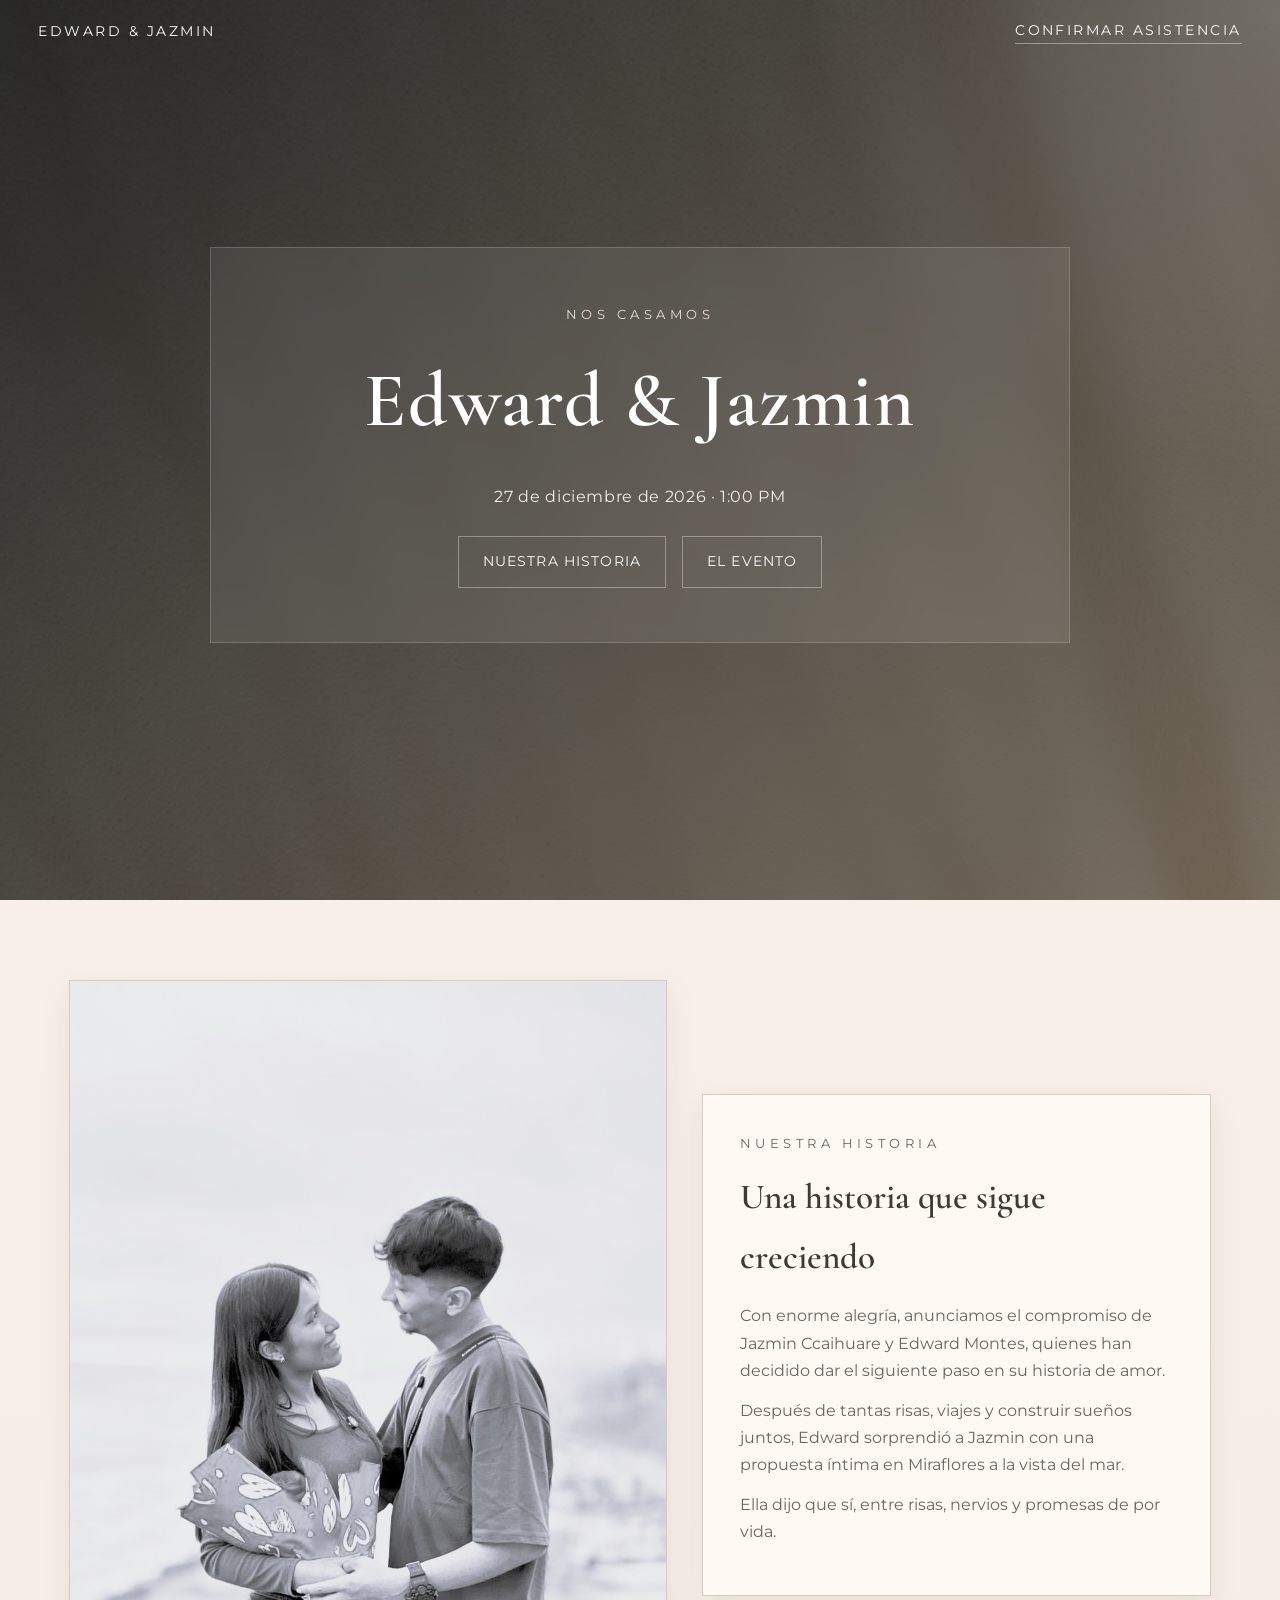
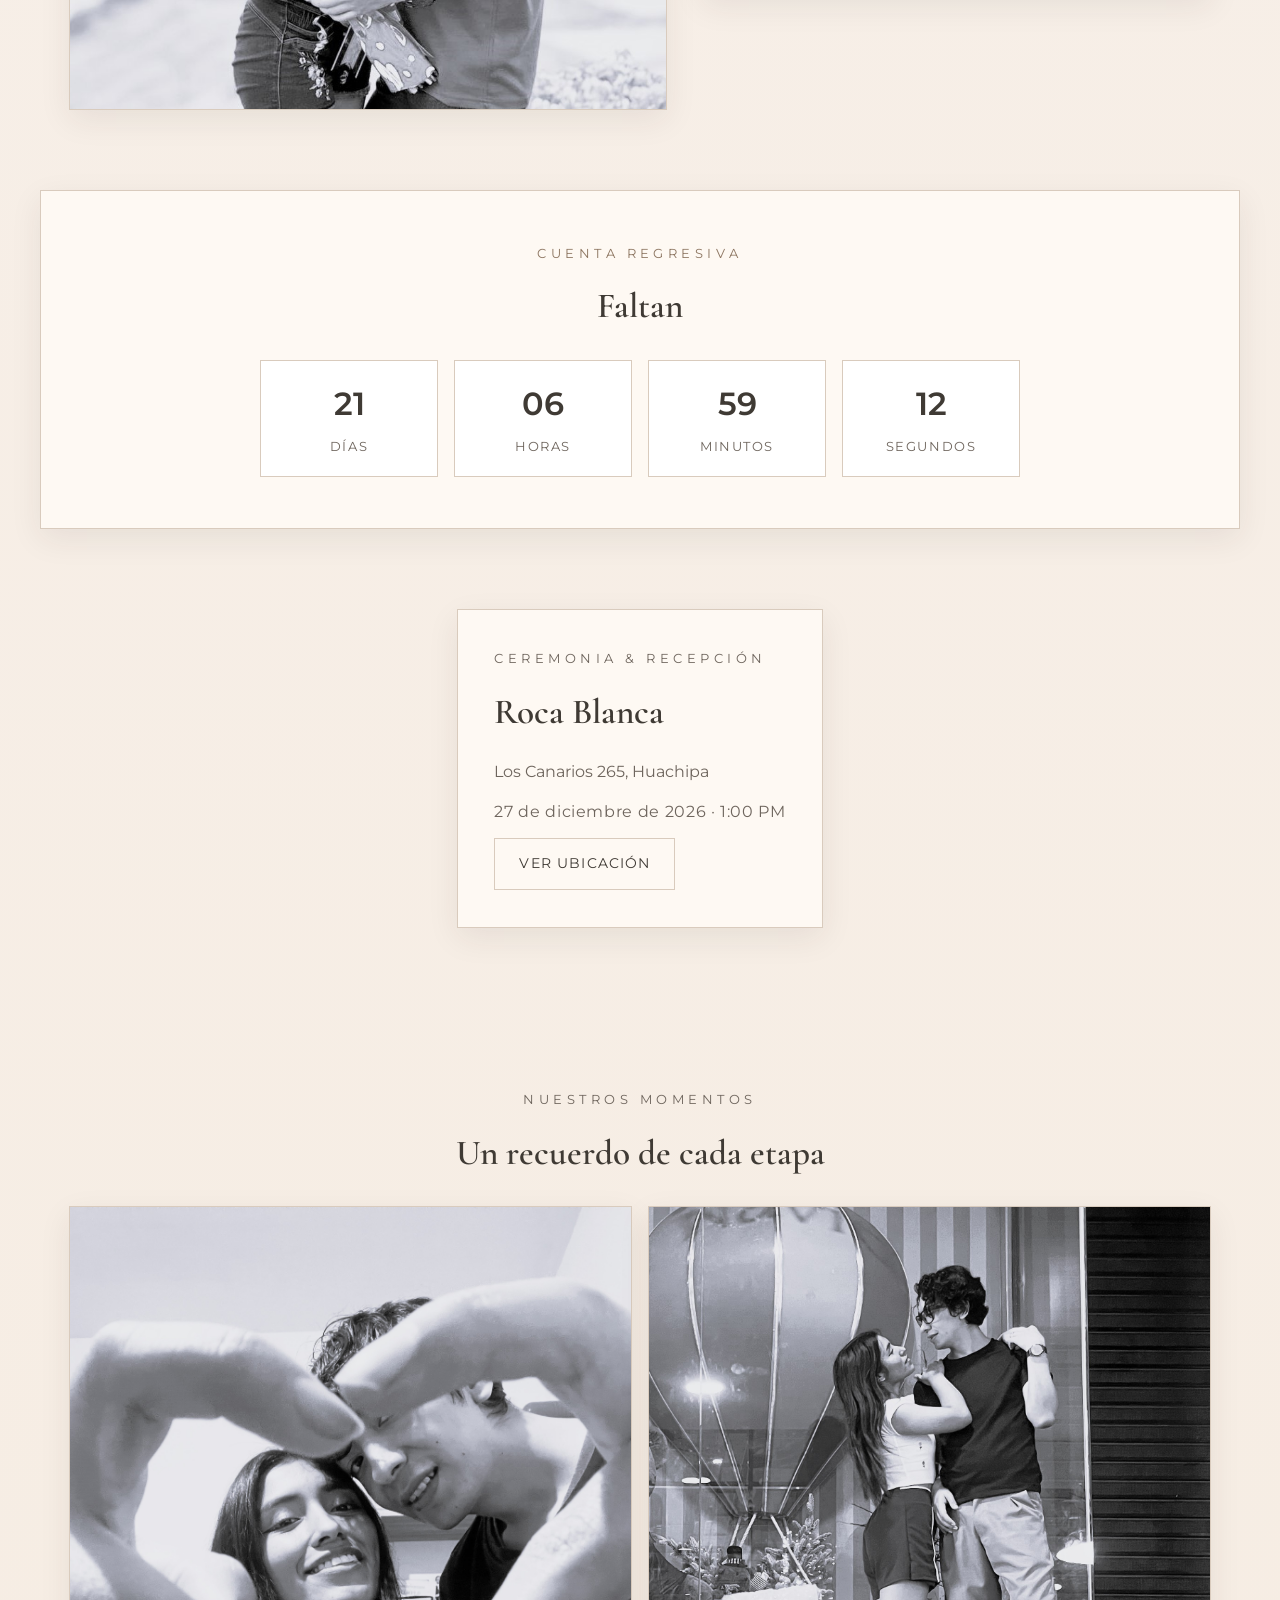
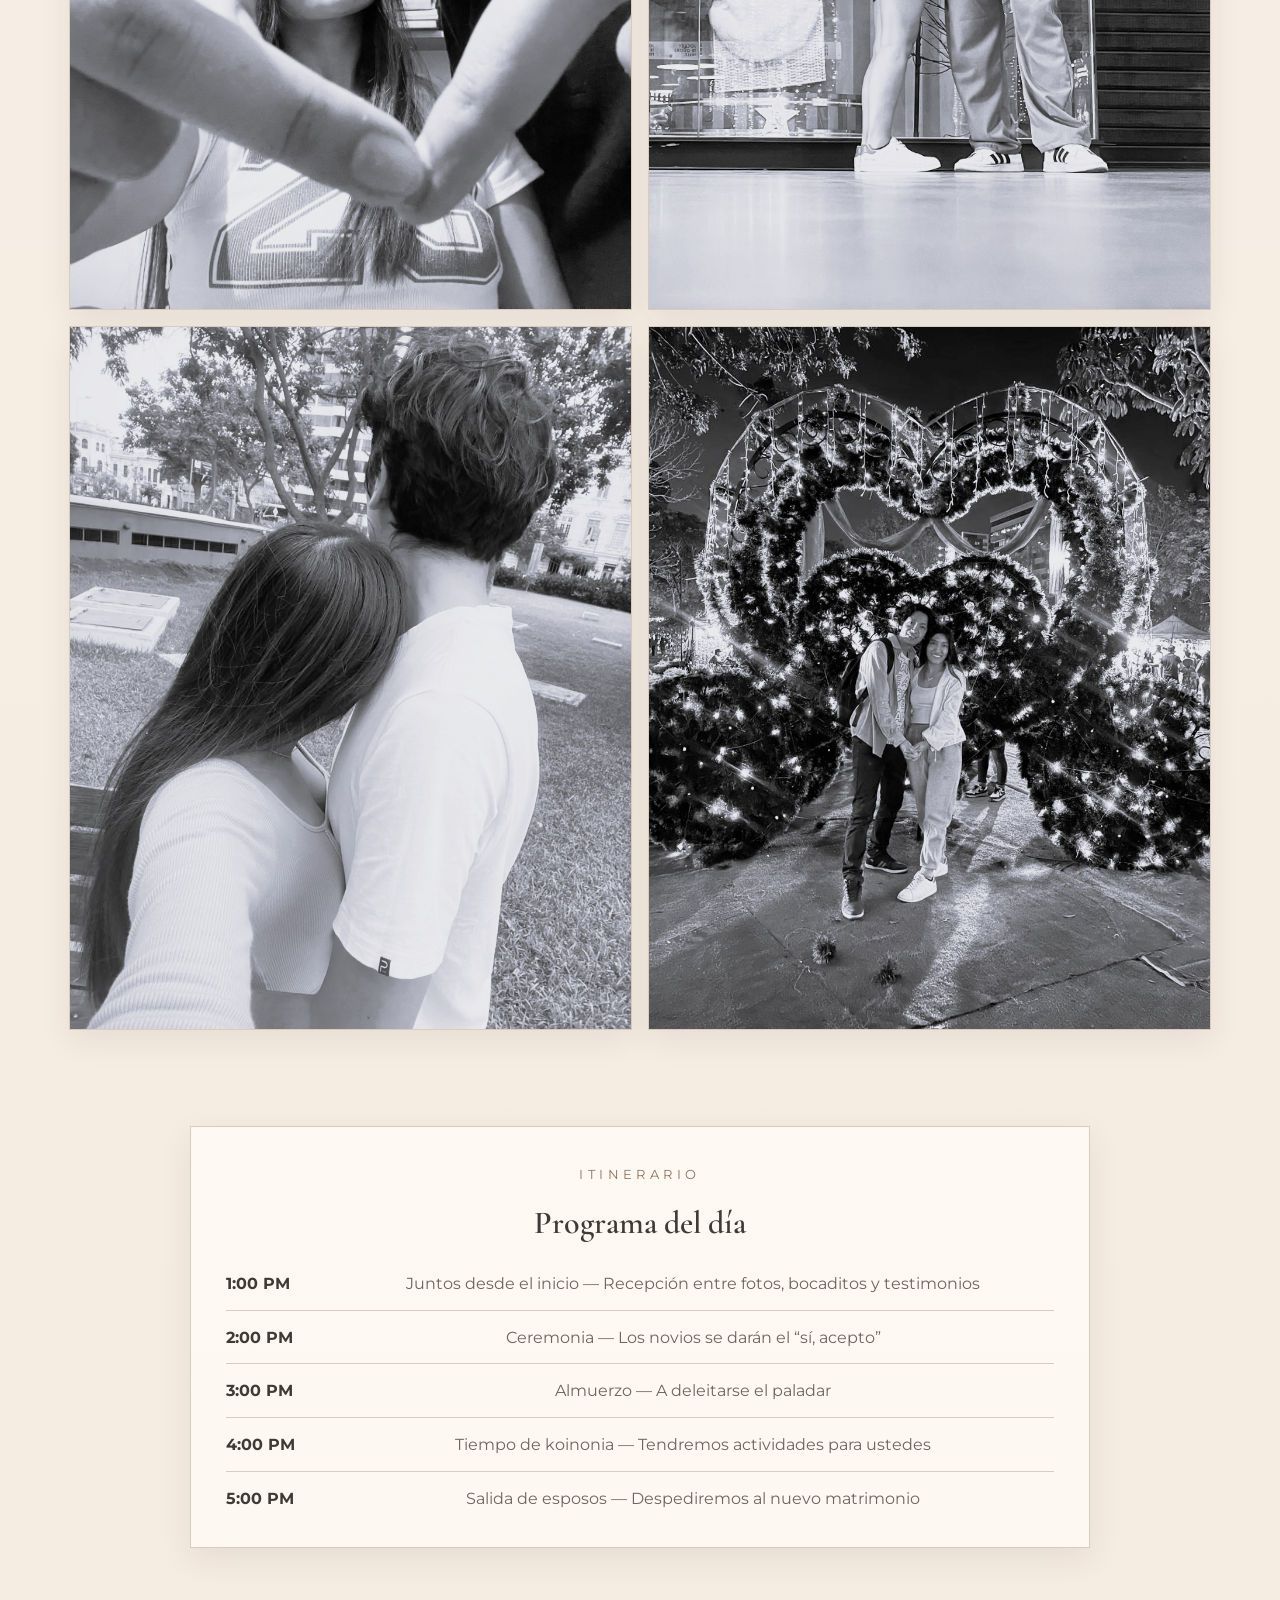
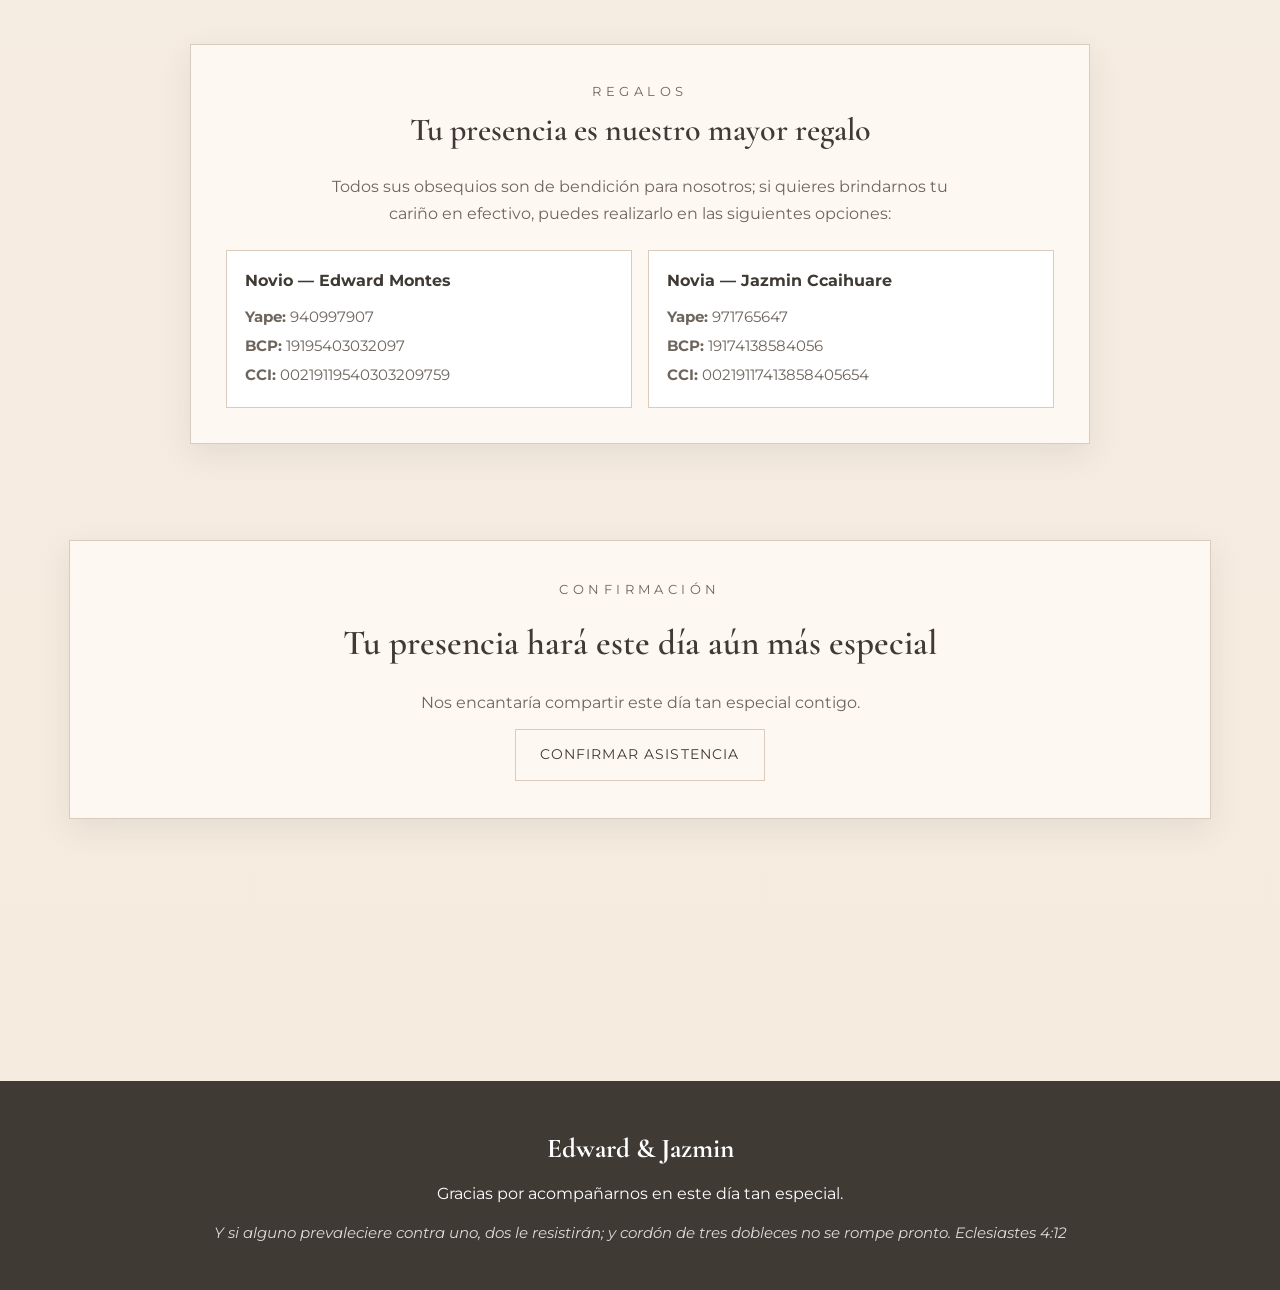
==== index.html @ b5d3bece "Actualizar música de fondo al video de YouTube hNVqvkx8RD4" ====
<!DOCTYPE html>
<html lang="es">
<head>
  <meta charset="UTF-8">
  <meta name="viewport" content="width=device-width, initial-scale=1.0">
  <title>Edward & Jazmin | Nuestra Boda</title>
  <link rel="preconnect" href="https://fonts.googleapis.com">
  <link href="https://fonts.googleapis.com/css2?family=Cormorant+Garamond:wght@300;400;600&family=Montserrat:wght@300;400;500&display=swap" rel="stylesheet">
  <link rel="stylesheet" href="css/styles.css">
</head>
<body>
  <header class="hero">
    <nav class="top-nav">
      <span>Edward & Jazmin</span>
      <a href="#asistencia">Confirmar asistencia</a>
    </nav>

    <div class="hero-content">
      <p class="eyebrow">Nos casamos</p>
      <h1>Edward &amp; Jazmin</h1>
      <p class="date">27 de diciembre de 2026 · 1:00 PM</p>
      <div class="hero-actions">
        <a href="#historia" class="btn">Nuestra historia</a>
        <a href="#evento" class="btn btn-secondary">El evento</a>
      </div>
    </div>
  </header>

  <main>
    <section id="historia" class="section split-section">
      <div class="media-card">
        <img src="images/reference/PORTADA.jpeg" alt="Foto de portada">
      </div>
      <div class="text-card">
        <p class="section-kicker">Nuestra historia</p>
        <h2>Una historia que sigue creciendo</h2>
        <p>
          Con enorme alegría, anunciamos el compromiso de Jazmin Ccaihuare y Edward Montes,
          quienes han decidido dar el siguiente paso en su historia de amor.
        </p>
        <p>
          Después de tantas risas, viajes y construir sueños juntos, Edward sorprendió a Jazmin con una propuesta íntima en Miraflores a la vista del mar.
        </p>
        <p>
          Ella dijo que sí, entre risas, nervios y promesas de por vida.
        </p>
      </div>
    </section>

    <section class="countdown-section">
      <p class="section-kicker">Cuenta regresiva</p>
      <h2>Faltan</h2>
      <div class="countdown">
        <div>
          <span id="days">0</span>
          <small>Días</small>
        </div>
        <div>
          <span id="hours">0</span>
          <small>Horas</small>
        </div>
        <div>
          <span id="minutes">0</span>
          <small>Minutos</small>
        </div>
        <div>
          <span id="seconds">0</span>
          <small>Segundos</small>
        </div>
      </div>
    </section>

    <section id="evento" class="section split-section reverse">
      <div class="text-card">
        <p class="section-kicker">Ceremonia &amp; recepción</p>
        <h2>Roca Blanca</h2>
        <p>Los Canarios 265, Huachipa</p>
        <p class="event-time">27 de diciembre de 2026 · 1:00 PM</p>
        <a class="btn btn-dark" target="_blank" href="https://www.google.com/maps/search/ROCA+BLANCA/@-12.0173293,-76.9445462,9z?entry=s&sa=X&ved=1t%3A199789">Ver ubicación</a>
      </div>
    </section>

    <section class="gallery">
      <p class="section-kicker">Nuestros momentos</p>
      <h2>Un recuerdo de cada etapa</h2>
      <div class="gallery-grid">
        <img src="images/reference/PAREJA 1.jpeg" alt="Pareja 1">
        <img src="images/reference/PAREJA 2.jpeg" alt="Pareja 2">
        <img src="images/reference/PAREJA 3.jpeg" alt="Pareja 3">
        <img src="images/reference/PAREJA 4.jpeg" alt="Pareja 4">
      </div>
    </section>

    <section class="section itinerary-section">
      <div class="itinerary-card">
        <p class="section-kicker">Itinerario</p>
        <h2>Programa del día</h2>
        <div class="itinerary-list">
          <div class="itinerary-item">
            <span class="time">1:00 PM</span>
            <p>Juntos desde el inicio — Recepción entre fotos, bocaditos y testimonios</p>
          </div>
          <div class="itinerary-item">
            <span class="time">2:00 PM</span>
            <p>Ceremonia — Los novios se darán el “sí, acepto”</p>
          </div>
          <div class="itinerary-item">
            <span class="time">3:00 PM</span>
            <p>Almuerzo — A deleitarse el paladar</p>
          </div>
          <div class="itinerary-item">
            <span class="time">4:00 PM</span>
            <p>Tiempo de koinonia — Tendremos actividades para ustedes</p>
          </div>
          <div class="itinerary-item">
            <span class="time">5:00 PM</span>
            <p>Salida de esposos — Despediremos al nuevo matrimonio</p>
          </div>
        </div>
      </div>
    </section>

    <section class="section gifts-section">
      <div class="gifts-card">
        <p class="section-kicker">Regalos</p>
        <h2>Tu presencia es nuestro mayor regalo</h2>
        <p>
          Todos sus obsequios son de bendición para nosotros; si quieres brindarnos tu cariño en efectivo, puedes realizarlo en las siguientes opciones:
        </p>
        <div class="gift-details">
          <div class="gift-person">
            <h3>Novio — Edward Montes</h3>
            <p><strong>Yape:</strong> 940997907</p>
            <p><strong>BCP:</strong> 19195403032097</p>
            <p><strong>CCI:</strong> 00219119540303209759</p>
          </div>
          <div class="gift-person">
            <h3>Novia — Jazmin Ccaihuare</h3>
            <p><strong>Yape:</strong> 971765647</p>
            <p><strong>BCP:</strong> 19174138584056</p>
            <p><strong>CCI:</strong> 00219117413858405654</p>
          </div>
        </div>
      </div>
    </section>

    <section id="asistencia" class="rsvp">
      <div class="rsvp-card">
        <p class="section-kicker">Confirmación</p>
        <h2>Tu presencia hará este día aún más especial</h2>
        <p>Nos encantaría compartir este día tan especial contigo.</p>
        <a target="_blank" href="https://forms.gle/KwLBrvTzNXSWGQqh7" class="btn btn-dark">Confirmar asistencia</a>
      </div>
    </section>

    <div class="music-player">
      <iframe class="background-music-iframe" src="https://www.youtube.com/embed/hNVqvkx8RD4?autoplay=1&loop=1&playlist=hNVqvkx8RD4&controls=0&rel=0&modestbranding=1" title="Música de fondo" allow="autoplay; encrypted-media" loading="lazy"></iframe>
    </div>
  </main>

  <footer>
    <h2>Edward &amp; Jazmin</h2>
    <p>Gracias por acompañarnos en este día tan especial.</p>
    <p class="footer-quote">Y si alguno prevaleciere contra uno, dos le resistirán; y cordón de tres dobleces no se rompe pronto. Eclesiastes 4:12</p>
  </footer>

  <script src="js/app.js"></script>
</body>
</html>
---- css/styles.css ----
:root {
  --bg: #f7efe8;
  --paper: #fcf8f2;
  --text: #2f2a24;
  --muted: #6e655d;
  --accent: #8c7560;
  --accent-2: #3f3a34;
  --line: #d9cbbd;
  --shadow: 0 10px 30px rgba(47, 42, 36, 0.08);
}

* {
  box-sizing: border-box;
  margin: 0;
  padding: 0;
}

html {
  scroll-behavior: smooth;
}

body {
  font-family: 'Montserrat', sans-serif;
  color: var(--text);
  background: linear-gradient(135deg, #f8efe8 0%, #f3e9db 100%);
  line-height: 1.7;
}

img {
  max-width: 100%;
  display: block;
}

.hero {
  min-height: 100vh;
  position: relative;
  display: flex;
  align-items: center;
  justify-content: center;
  padding: 2.4rem 1.8rem 3rem;
  background: linear-gradient(135deg, rgba(14, 14, 14, 0.85), rgba(87, 72, 55, 0.72)), url('../images/reference/image4.jpg') center/cover;
  color: #fff;
  text-align: center;
}

.hero::before {
  content: '';
  position: absolute;
  inset: 0;
  background: radial-gradient(circle at top right, rgba(255,255,255,0.16), transparent 30%);
}

.top-nav {
  position: absolute;
  top: 1.2rem;
  left: 0;
  width: 100%;
  display: flex;
  justify-content: space-between;
  align-items: center;
  padding: 0 2.4rem;
  z-index: 2;
  font-size: 0.86rem;
  letter-spacing: 0.18em;
  text-transform: uppercase;
}

.top-nav a {
  color: #fff;
  text-decoration: none;
  border-bottom: 1px solid rgba(255,255,255,0.4);
}

.hero-content {
  position: relative;
  z-index: 1;
  max-width: 860px;
  width: 100%;
  background: rgba(255,255,255,0.08);
  backdrop-filter: blur(4px);
  border: 1px solid rgba(255,255,255,0.18);
  padding: 3.4rem 2.2rem;
}

.eyebrow,
.section-kicker {
  font-size: 0.82rem;
  letter-spacing: 0.28rem;
  text-transform: uppercase;
  color: var(--accent);
  margin-bottom: 0.7rem;
}

.hero .eyebrow {
  color: #e9ddd0;
}

.hero h1 {
  font-family: 'Cormorant Garamond', serif;
  font-size: clamp(3rem, 6vw, 5rem);
  margin-bottom: 1rem;
  font-weight: 600;
  letter-spacing: 0.02em;
}

.date,
.event-time {
  font-size: 1rem;
  margin-bottom: 1.6rem;
  letter-spacing: 0.04em;
  color: #f5efe8;
}

.hero-actions {
  display: flex;
  justify-content: center;
  gap: 1rem;
  flex-wrap: wrap;
}

.btn {
  display: inline-block;
  padding: 0.8rem 1.5rem;
  border: 1px solid rgba(255,255,255,0.35);
  background: transparent;
  color: #fff;
  text-decoration: none;
  transition: all 0.2s ease;
  letter-spacing: 0.08em;
  text-transform: uppercase;
  font-size: 0.9rem;
}

.btn:hover {
  transform: translateY(-2px);
  background: rgba(255,255,255,0.14);
}

.btn-dark {
  color: var(--accent-2);
  border-color: var(--line);
}

.btn-dark:hover {
  background: var(--paper);
  color: var(--accent-2);
}

main {
  background: linear-gradient(180deg, #f7efe8 0%, #f5ebdf 100%);
}

.section,
.gallery,
.rsvp,
.countdown-section {
  max-width: 1200px;
  margin: 0 auto;
  padding: 5rem 1.8rem;
}

.split-section {
  display: grid;
  grid-template-columns: 1.08fr 0.92fr;
  gap: 2.2rem;
  align-items: center;
}

#evento {
  display: grid;
  grid-template-columns: 1fr;
  justify-items: center;
}

#evento .text-card {
  max-width: 760px;
}

.split-section.reverse {
  grid-template-columns: 0.95fr 1.05fr;
}

.media-card,
.text-card,
.rsvp-card,
.countdown-section {
  background: rgba(255, 250, 245, 0.92);
  border: 1px solid var(--line);
  box-shadow: var(--shadow);
}

.media-card {
  overflow: hidden;
}

.media-card img {
  width: 100%;
  height: 100%;
  min-height: 420px;
  object-fit: cover;
}

.text-card,
.rsvp-card {
  padding: 2.3rem;
  text-align: left;
}

.text-card h2,
.rsvp-card h2,
.gallery h2,
.countdown-section h2 {
  font-family: 'Cormorant Garamond', serif;
  font-size: 2.2rem;
  margin-bottom: 1rem;
  color: var(--accent-2);
  font-weight: 600;
}

.text-card p,
.rsvp-card p,
.gallery p {
  color: var(--muted);
  margin-bottom: 0.8rem;
}

.countdown-section {
  text-align: center;
  padding: 3.2rem 1.8rem;
}

.countdown {
  display: grid;
  grid-template-columns: repeat(4, minmax(100px, 1fr));
  gap: 1rem;
  max-width: 760px;
  margin: 1.5rem auto 0;
}

.countdown > div {
  background: #fff;
  padding: 1.05rem 0.7rem;
  border: 1px solid var(--line);
}

.countdown span {
  display: block;
  font-size: 2rem;
  font-weight: 600;
  color: var(--accent-2);
}

.countdown small {
  color: var(--muted);
  text-transform: uppercase;
  letter-spacing: 0.12em;
  font-size: 0.8rem;
}

.gallery {
  text-align: center;
}

.gallery-grid {
  display: grid;
  grid-template-columns: repeat(2, minmax(220px, 1fr));
  gap: 1rem;
  margin-top: 1.5rem;
}

.gallery-grid img {
  width: 100%;
  min-height: 260px;
  aspect-ratio: 4 / 5;
  object-fit: cover;
  border: 1px solid var(--line);
  box-shadow: var(--shadow);
}

.rsvp {
  padding-top: 1rem;
}

.itinerary-section {
  padding-top: 1rem;
}

.itinerary-card,
.gifts-card {
  background: rgba(255, 250, 245, 0.92);
  border: 1px solid var(--line);
  box-shadow: var(--shadow);
  padding: 2.2rem;
  text-align: center;
  max-width: 900px;
  margin: 0 auto;
}

.itinerary-card h2,
.gifts-card h2 {
  font-family: 'Cormorant Garamond', serif;
  font-size: 2rem;
  margin-bottom: 1rem;
  color: var(--accent-2);
  font-weight: 600;
}

.itinerary-list {
  display: grid;
  gap: 0.8rem;
  margin-top: 1.2rem;
  text-align: left;
}

.itinerary-item {
  display: flex;
  align-items: flex-start;
  gap: 1rem;
  border-bottom: 1px solid var(--line);
  padding-bottom: 0.8rem;
}

.itinerary-item:last-child {
  border-bottom: none;
  padding-bottom: 0;
}

.time {
  min-width: 90px;
  font-weight: 700;
  color: var(--accent-2);
}

.itinerary-item p,
.gifts-card p {
  color: var(--muted);
  margin: 0 auto;
  max-width: 640px;
}

.gifts-section {
  padding-top: 1rem;
}

.gift-details {
  display: grid;
  grid-template-columns: repeat(2, minmax(220px, 1fr));
  gap: 1rem;
  margin-top: 1.4rem;
  text-align: left;
}

.gift-person {
  border: 1px solid var(--line);
  padding: 1rem 1.1rem;
  background: #fff;
}

.gift-person h3 {
  font-size: 1rem;
  margin-bottom: 0.6rem;
  color: var(--accent-2);
}

.gift-person p {
  margin: 0.2rem 0;
  font-size: 0.95rem;
}

.rsvp-card {
  text-align: center;
}

.music-section {
  padding: 4rem 0 2rem;
  text-align: center;
}

.music-card {
  margin: 0 auto;
  max-width: 38rem;
  padding: 2.2rem 1.8rem;
  background: rgba(255, 255, 255, 0.95);
  border: 1px solid var(--line);
  border-radius: 1rem;
  box-shadow: var(--shadow);
}

.music-player {
  margin-top: 1.5rem;
}

.background-music-iframe {
  width: 100%;
  min-height: 120px;
  border: none;
}

footer {
  background: var(--accent-2);
  color: #fff;
  text-align: center;
  padding: 2.8rem 1.8rem;
}

footer h2 {
  font-family: 'Cormorant Garamond', serif;
  font-size: 1.7rem;
  margin-bottom: 0.5rem;
}

.footer-quote {
  margin-top: 0.8rem;
  font-size: 0.95rem;
  color: rgba(255,255,255,0.82);
  font-style: italic;
}

@media (max-width: 900px) {
  .split-section,
  .split-section.reverse {
    grid-template-columns: 1fr;
  }

  .media-card img {
    min-height: 320px;
  }
}

@media (max-width: 700px) {
  .top-nav {
    padding: 0 1rem;
    font-size: 0.75rem;
  }

  .hero-content {
    padding: 2.2rem 1.2rem;
  }

  .countdown {
    grid-template-columns: repeat(2, minmax(110px, 1fr));
  }

  .gallery-grid,
  .gift-details {
    grid-template-columns: 1fr;
  }
}
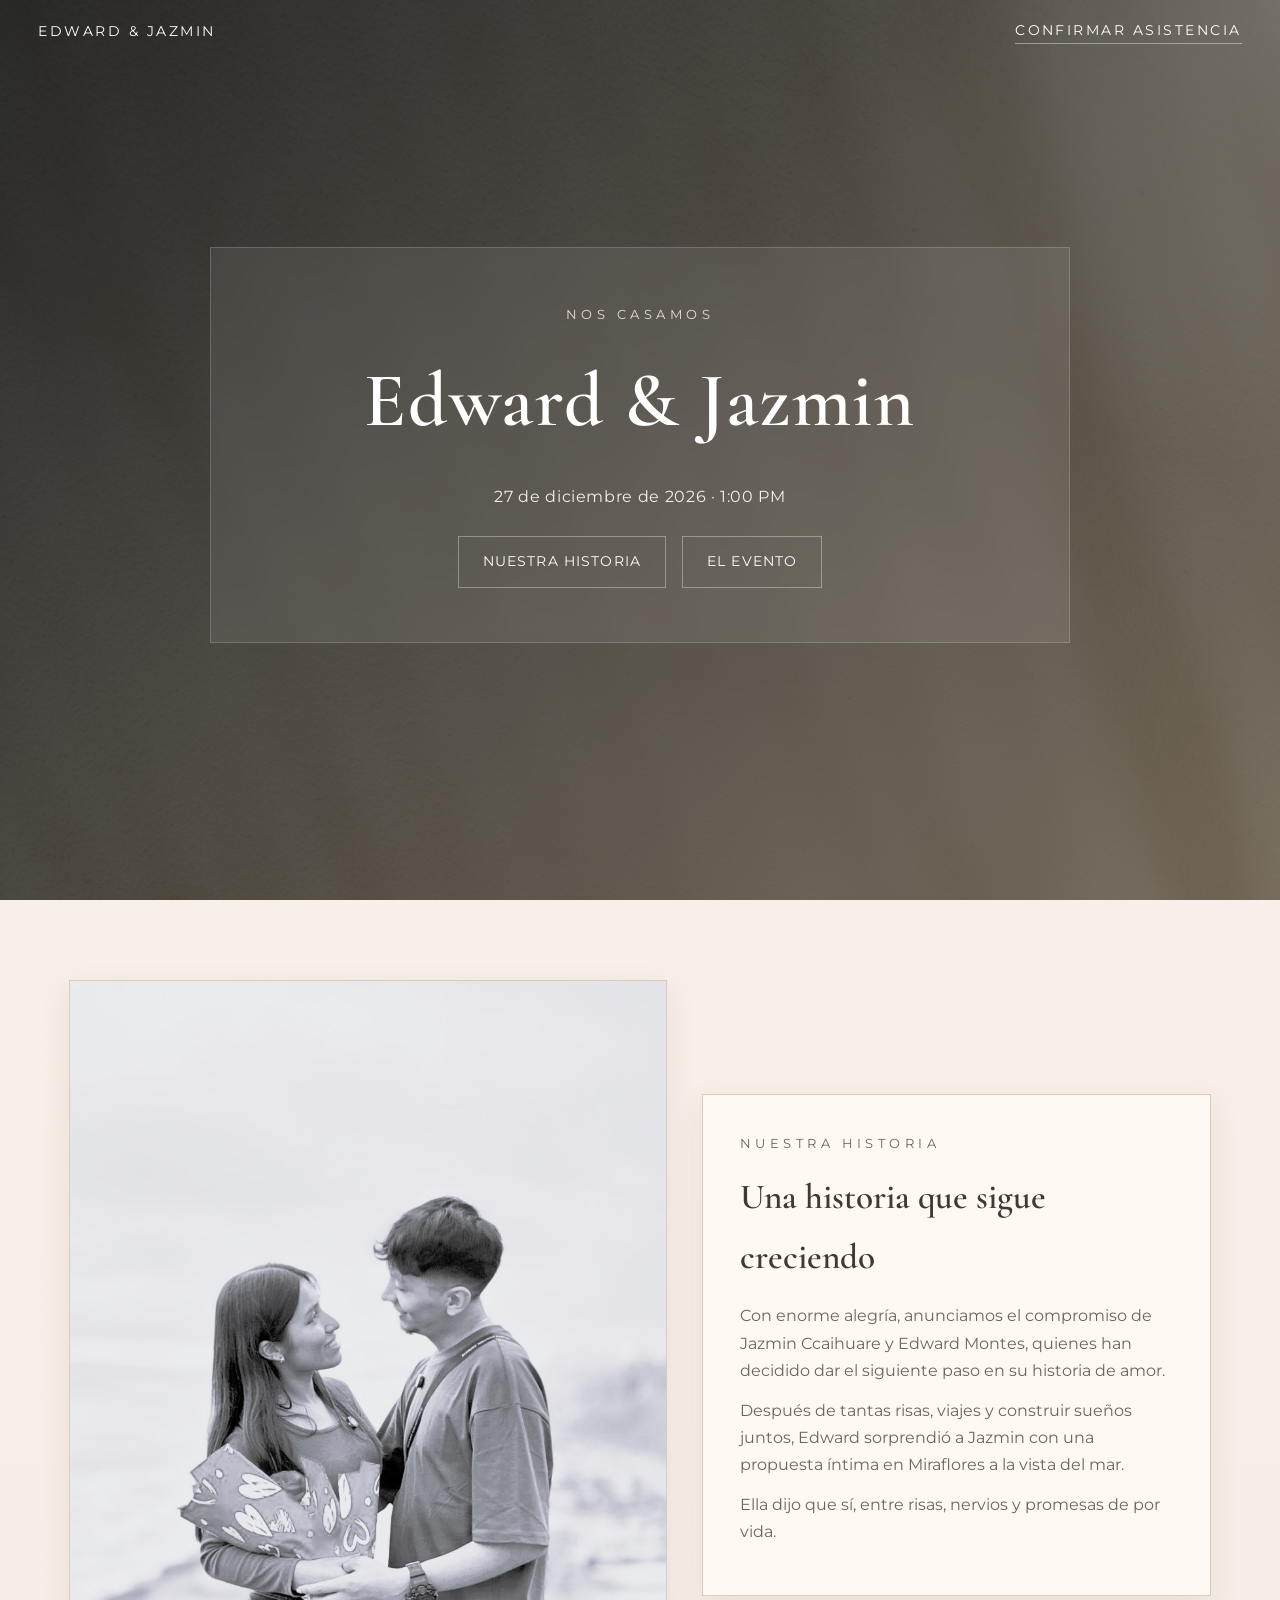
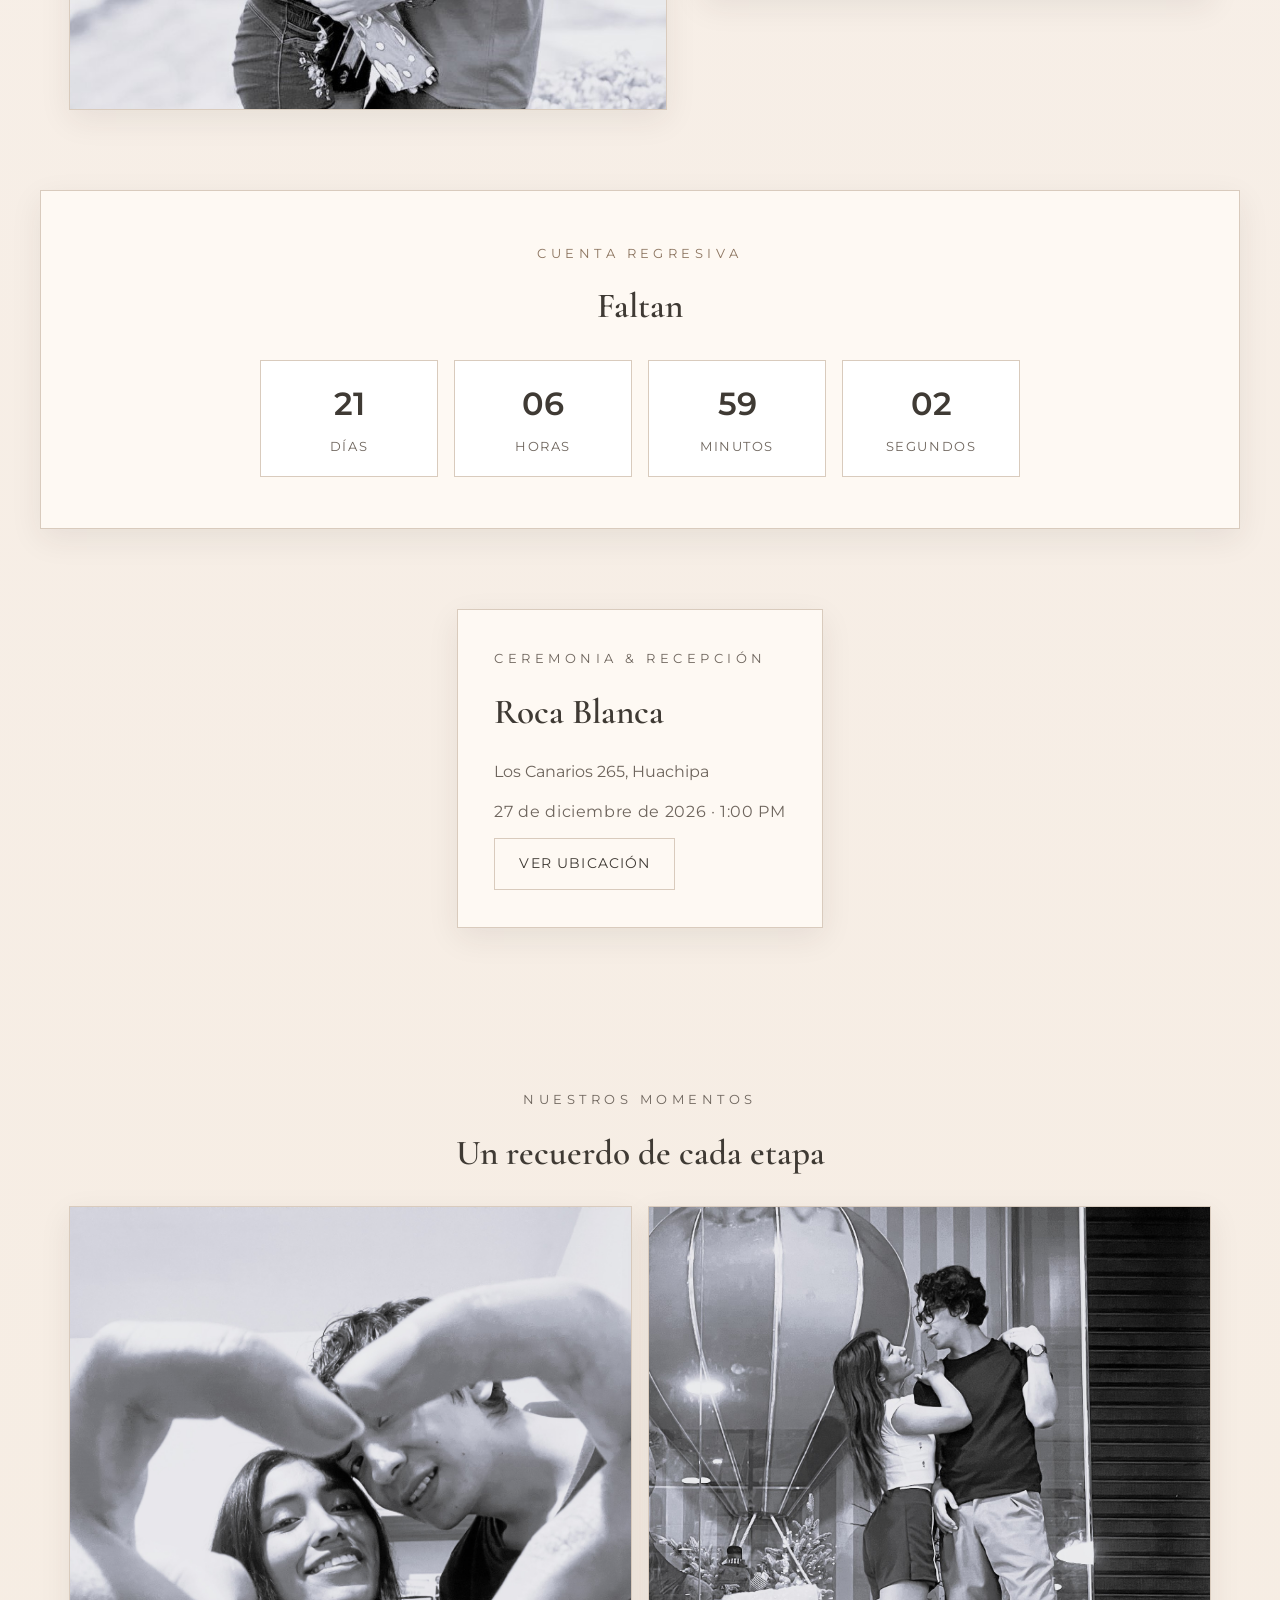
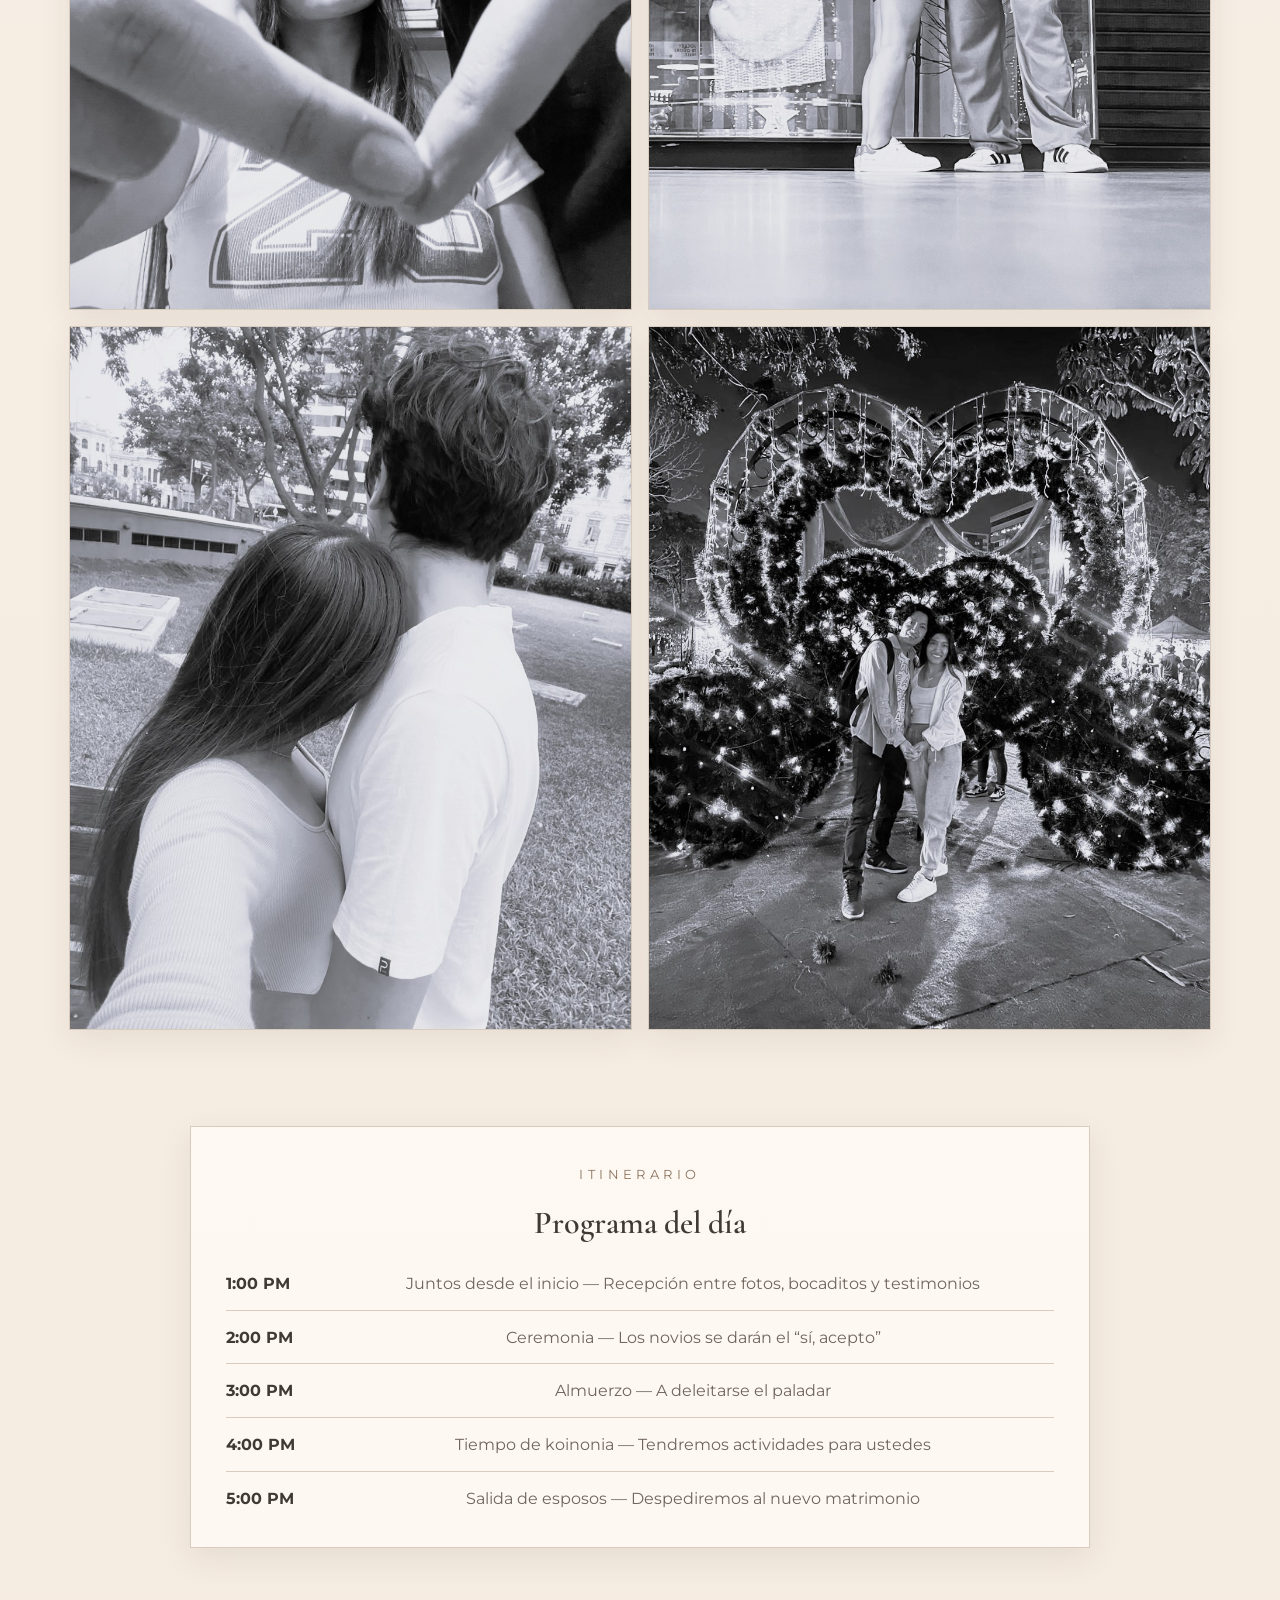
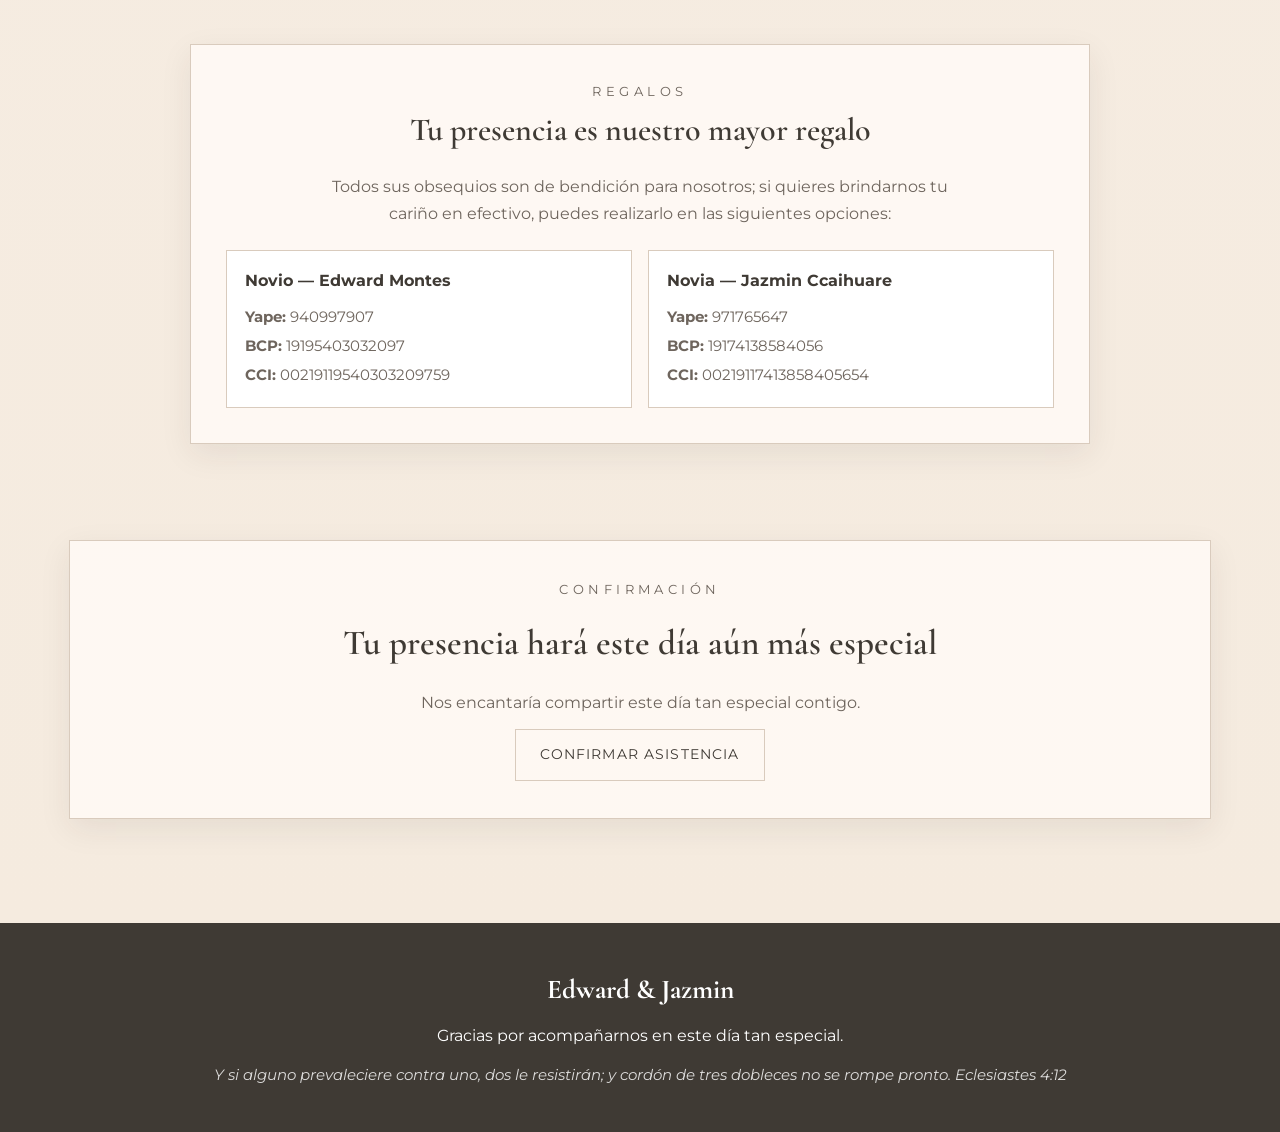
==== commit 94ad76a9: "Ocultar iframe de YouTube manteniendo música de fondo" ====
--- a/index.html
+++ b/index.html
@@ -153,8 +153,8 @@
       </div>
     </section>
 
-    <div class="music-player">
-      <iframe class="background-music-iframe" src="https://www.youtube.com/embed/hNVqvkx8RD4?autoplay=1&loop=1&playlist=hNVqvkx8RD4&controls=0&rel=0&modestbranding=1" title="Música de fondo" allow="autoplay; encrypted-media" loading="lazy"></iframe>
+    <div class="music-player" aria-hidden="true">
+      <iframe class="background-music-iframe" src="https://www.youtube.com/embed/hNVqvkx8RD4?autoplay=1&loop=1&playlist=hNVqvkx8RD4&controls=0&rel=0&modestbranding=1" title="Música de fondo" allow="autoplay; encrypted-media" loading="lazy" style="position:absolute;width:1px;height:1px;left:-9999px;opacity:0;pointer-events:none;"></iframe>
     </div>
   </main>
 
--- a/css/styles.css
+++ b/css/styles.css
@@ -388,12 +388,19 @@
 
 .music-player {
   margin-top: 1.5rem;
+  position: relative;
+  width: 0;
+  height: 0;
+  overflow: hidden;
 }
 
 .background-music-iframe {
-  width: 100%;
-  min-height: 120px;
+  width: 1px;
+  height: 1px;
   border: none;
+  opacity: 0;
+  position: absolute;
+  left: -9999px;
 }
 
 footer {
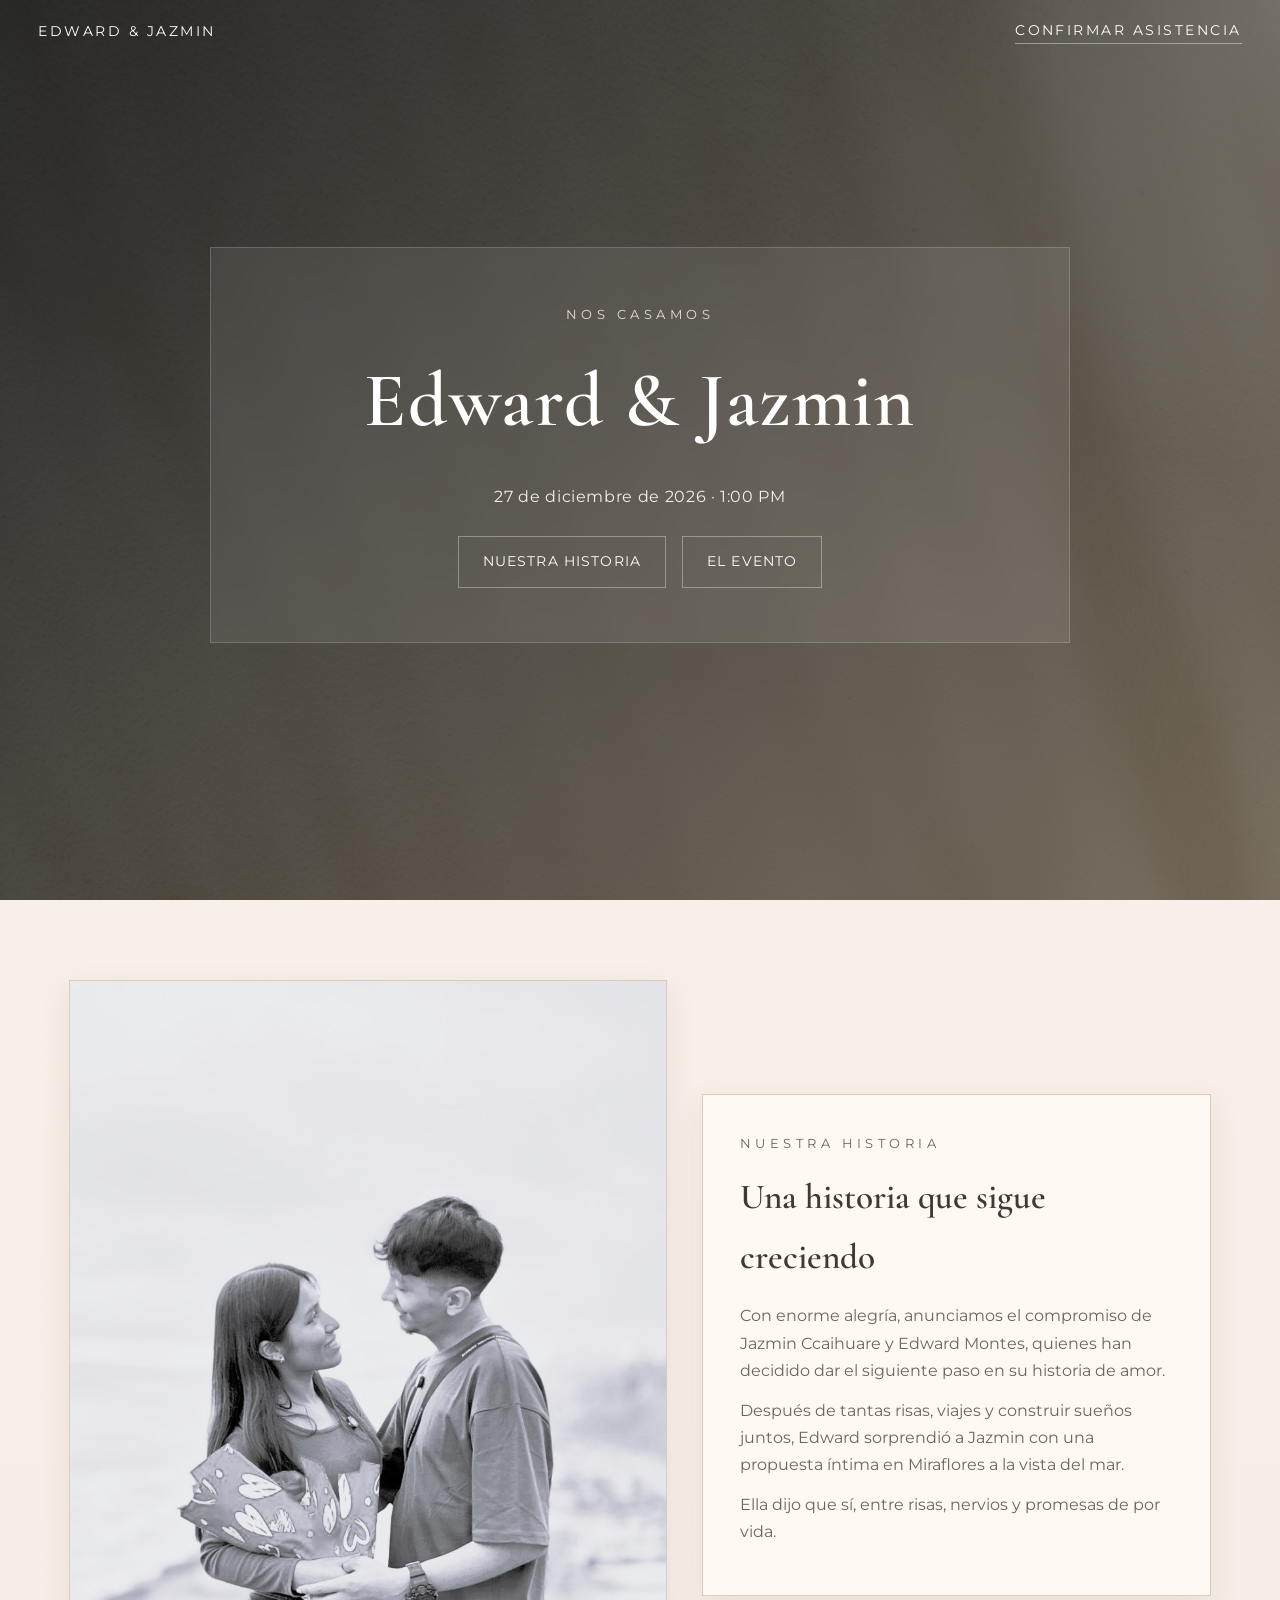
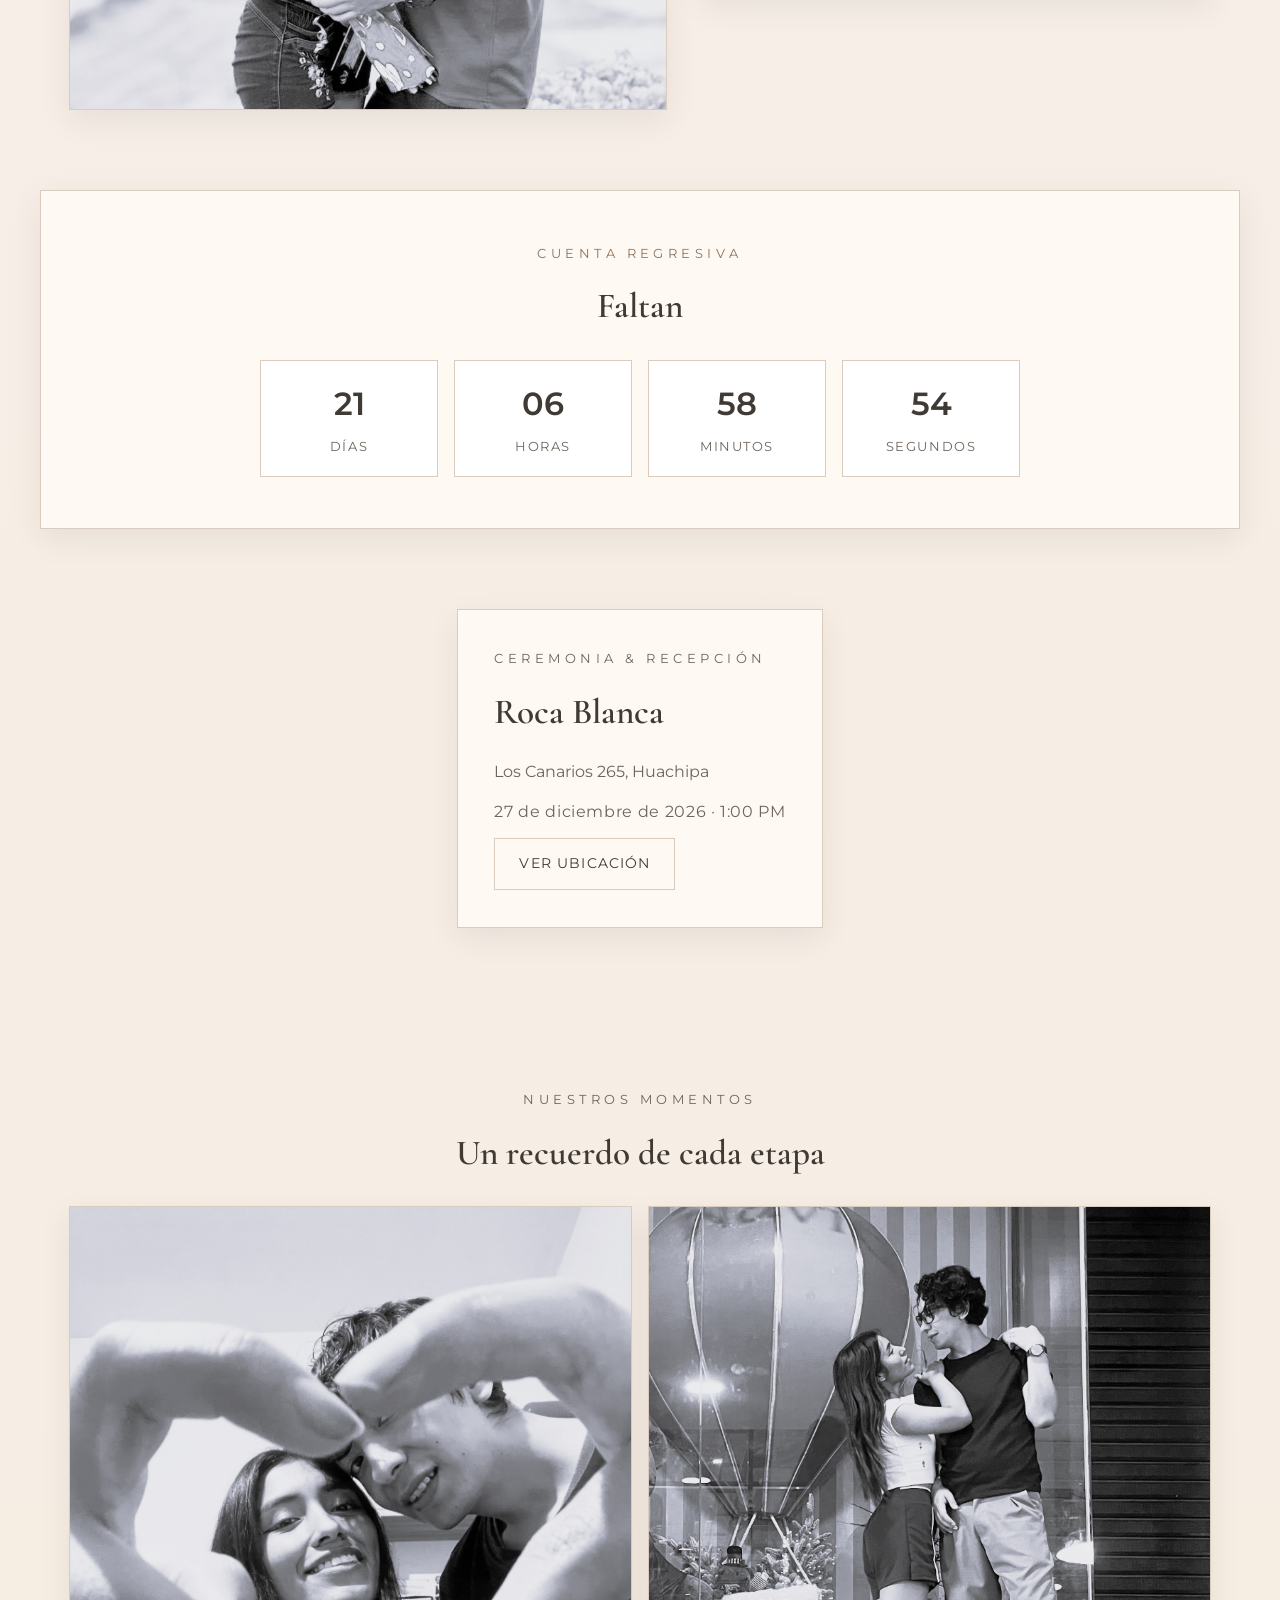
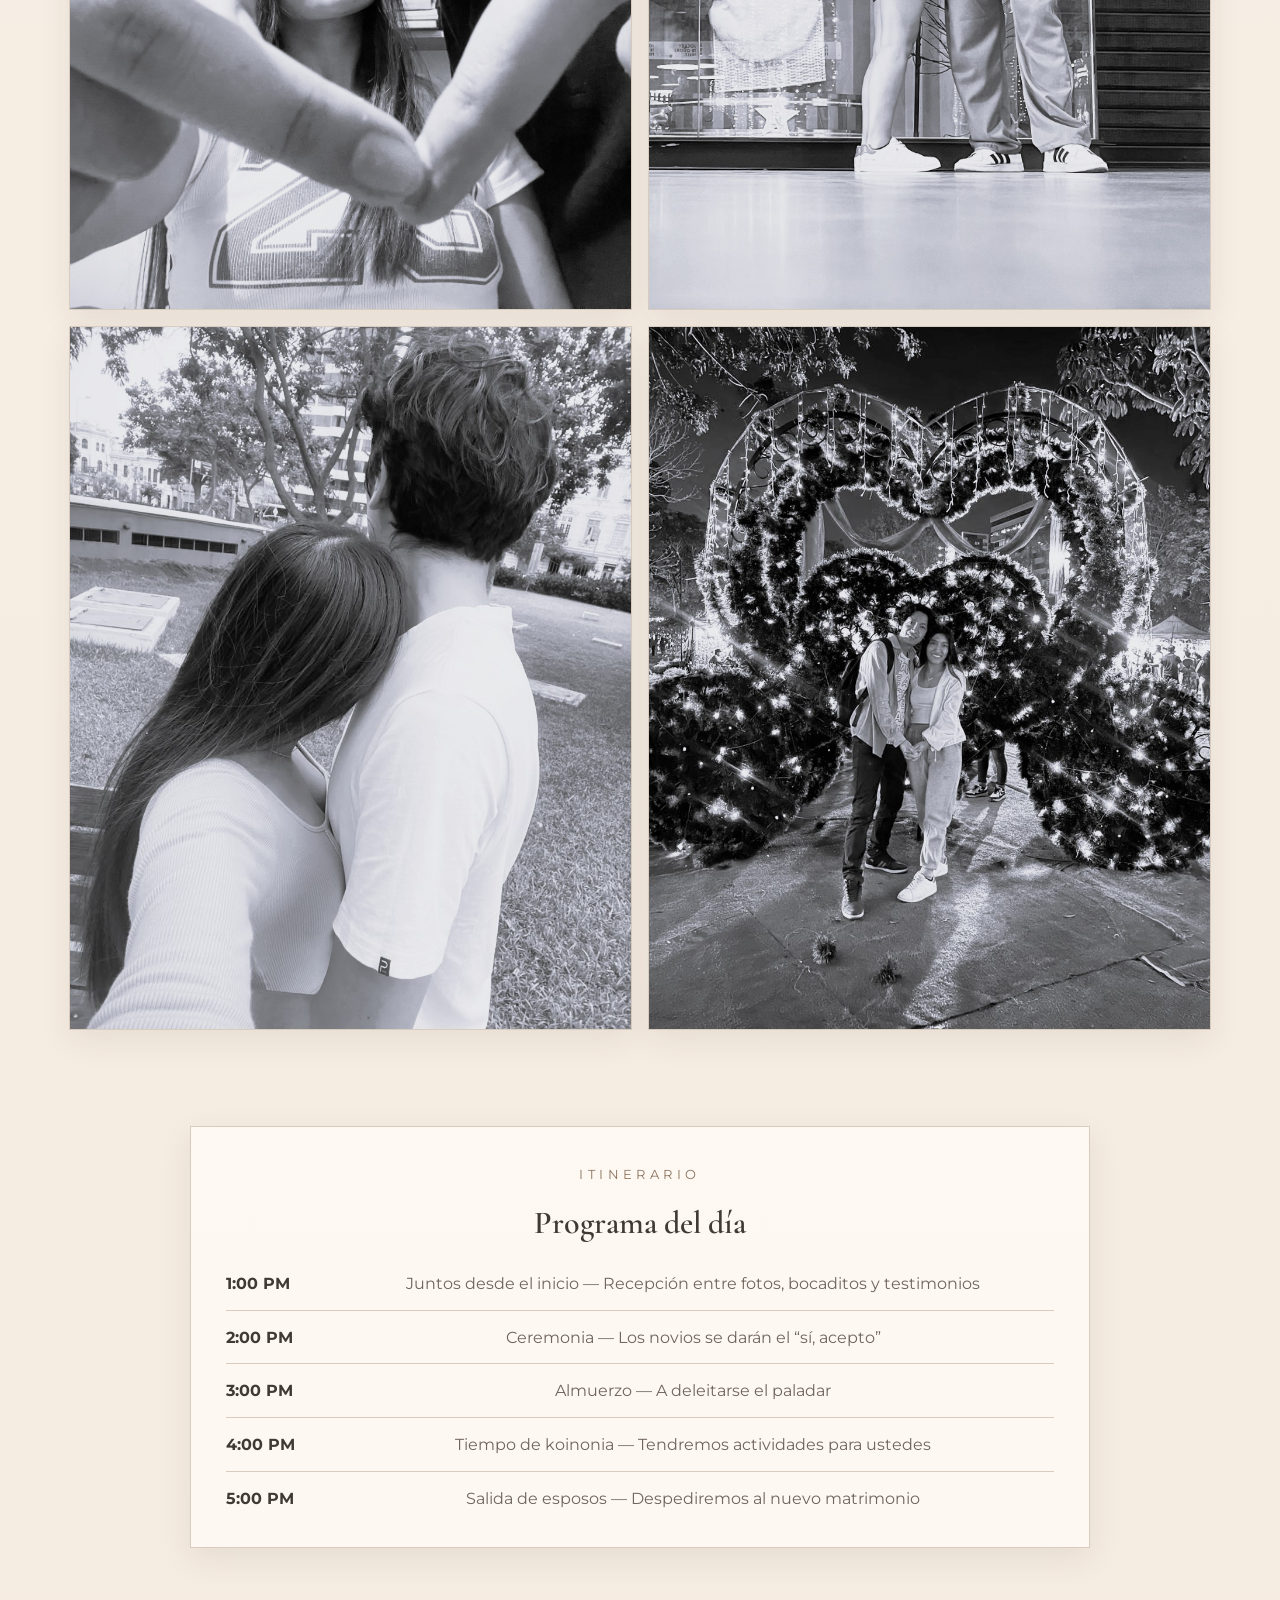
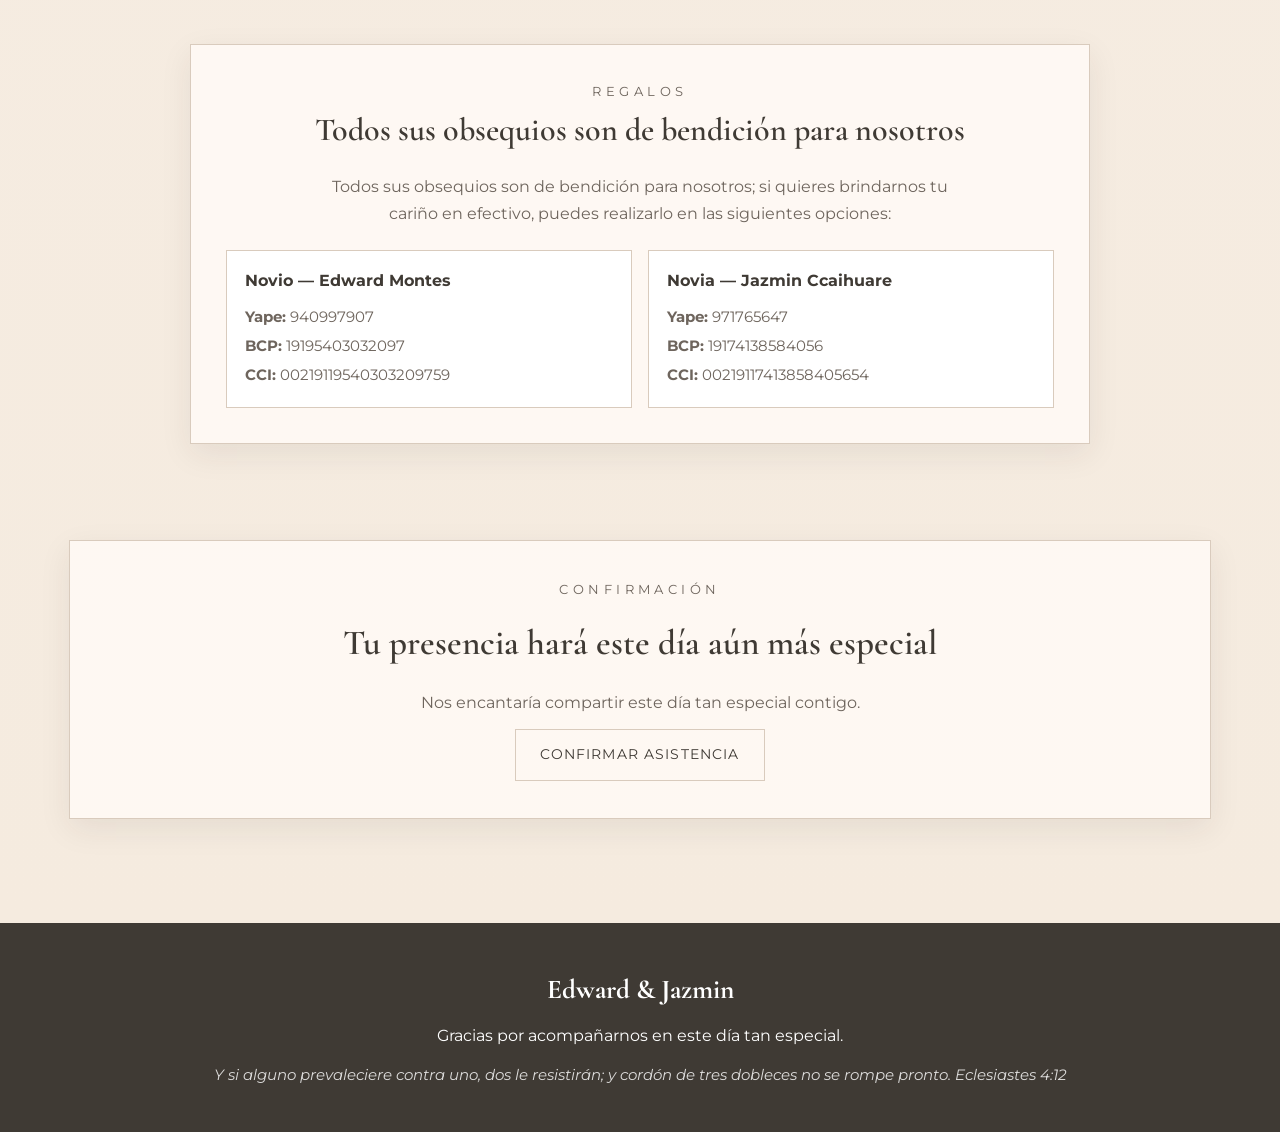
==== commit 8159857a: "Actualizar título de sección de regalos" ====
--- a/index.html
+++ b/index.html
@@ -123,7 +123,7 @@
     <section class="section gifts-section">
       <div class="gifts-card">
         <p class="section-kicker">Regalos</p>
-        <h2>Tu presencia es nuestro mayor regalo</h2>
+        <h2>Todos sus obsequios son de bendición para nosotros</h2>
         <p>
           Todos sus obsequios son de bendición para nosotros; si quieres brindarnos tu cariño en efectivo, puedes realizarlo en las siguientes opciones:
         </p>
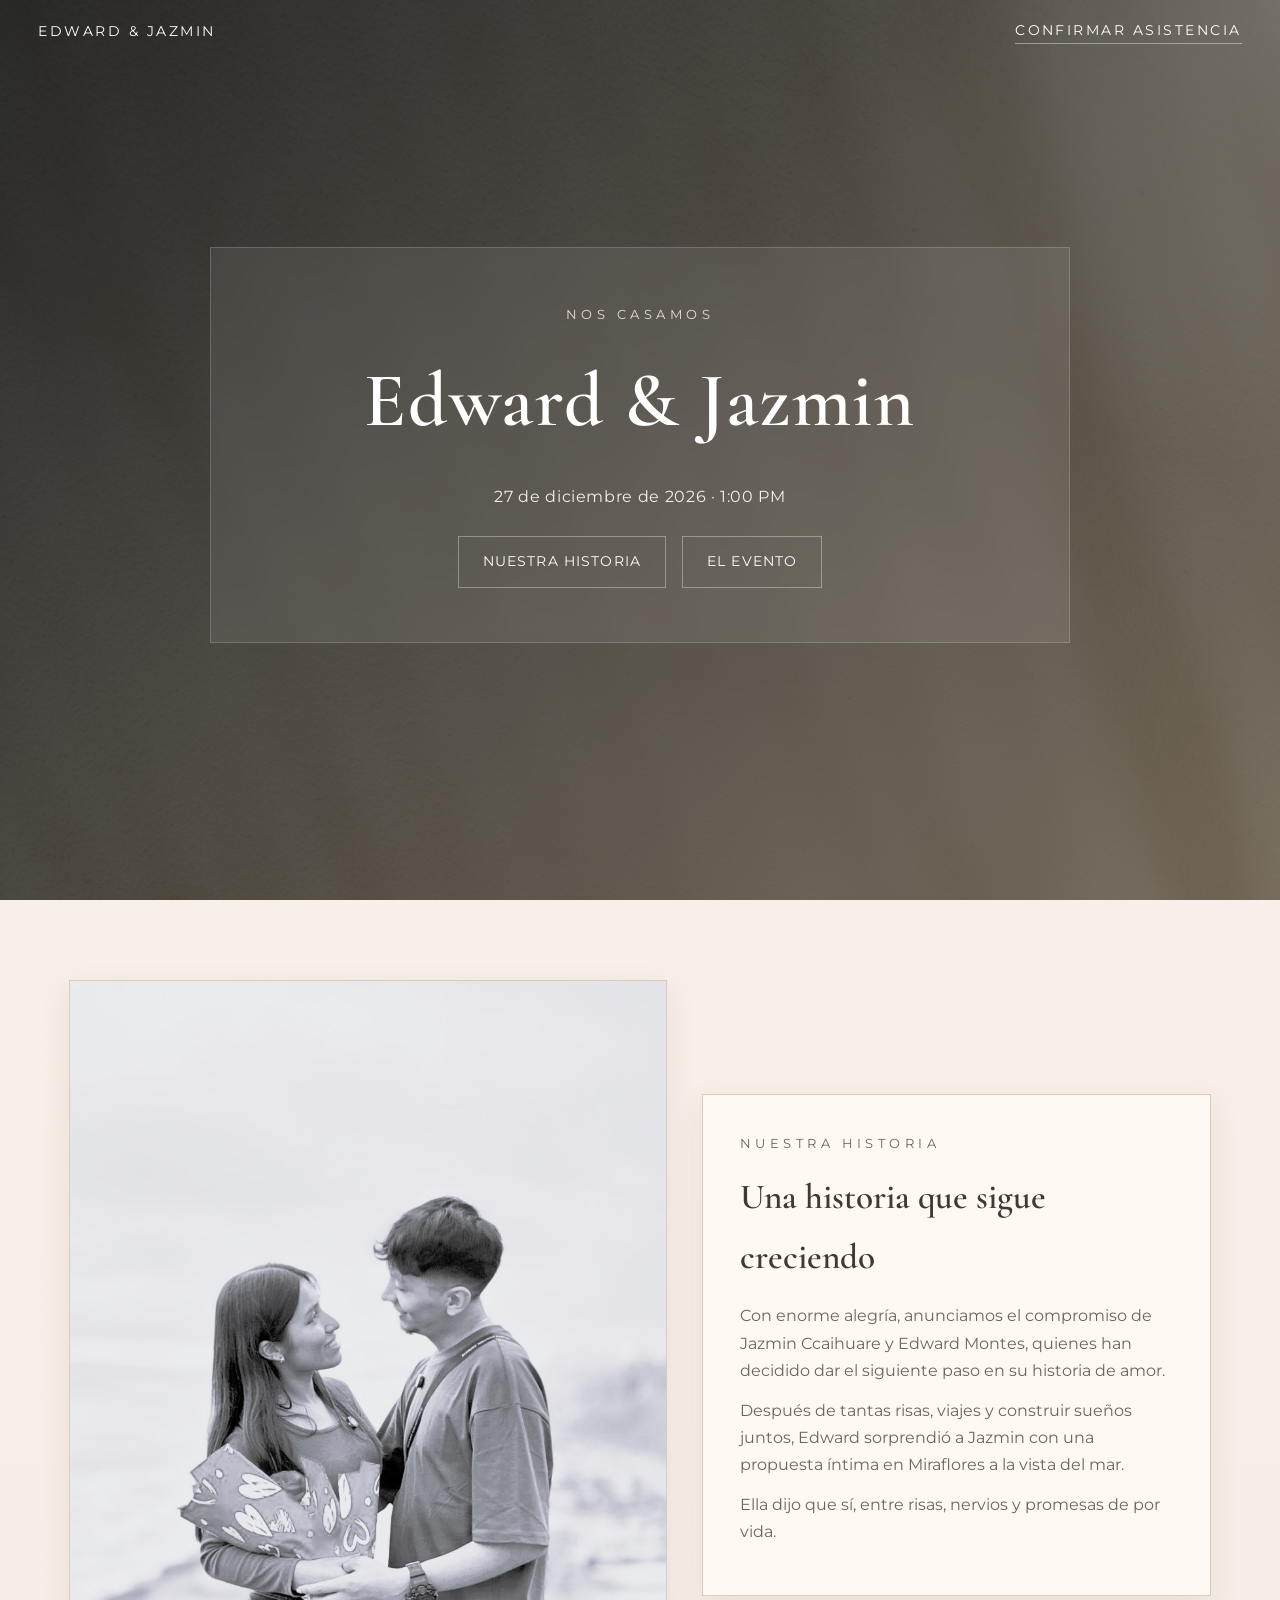
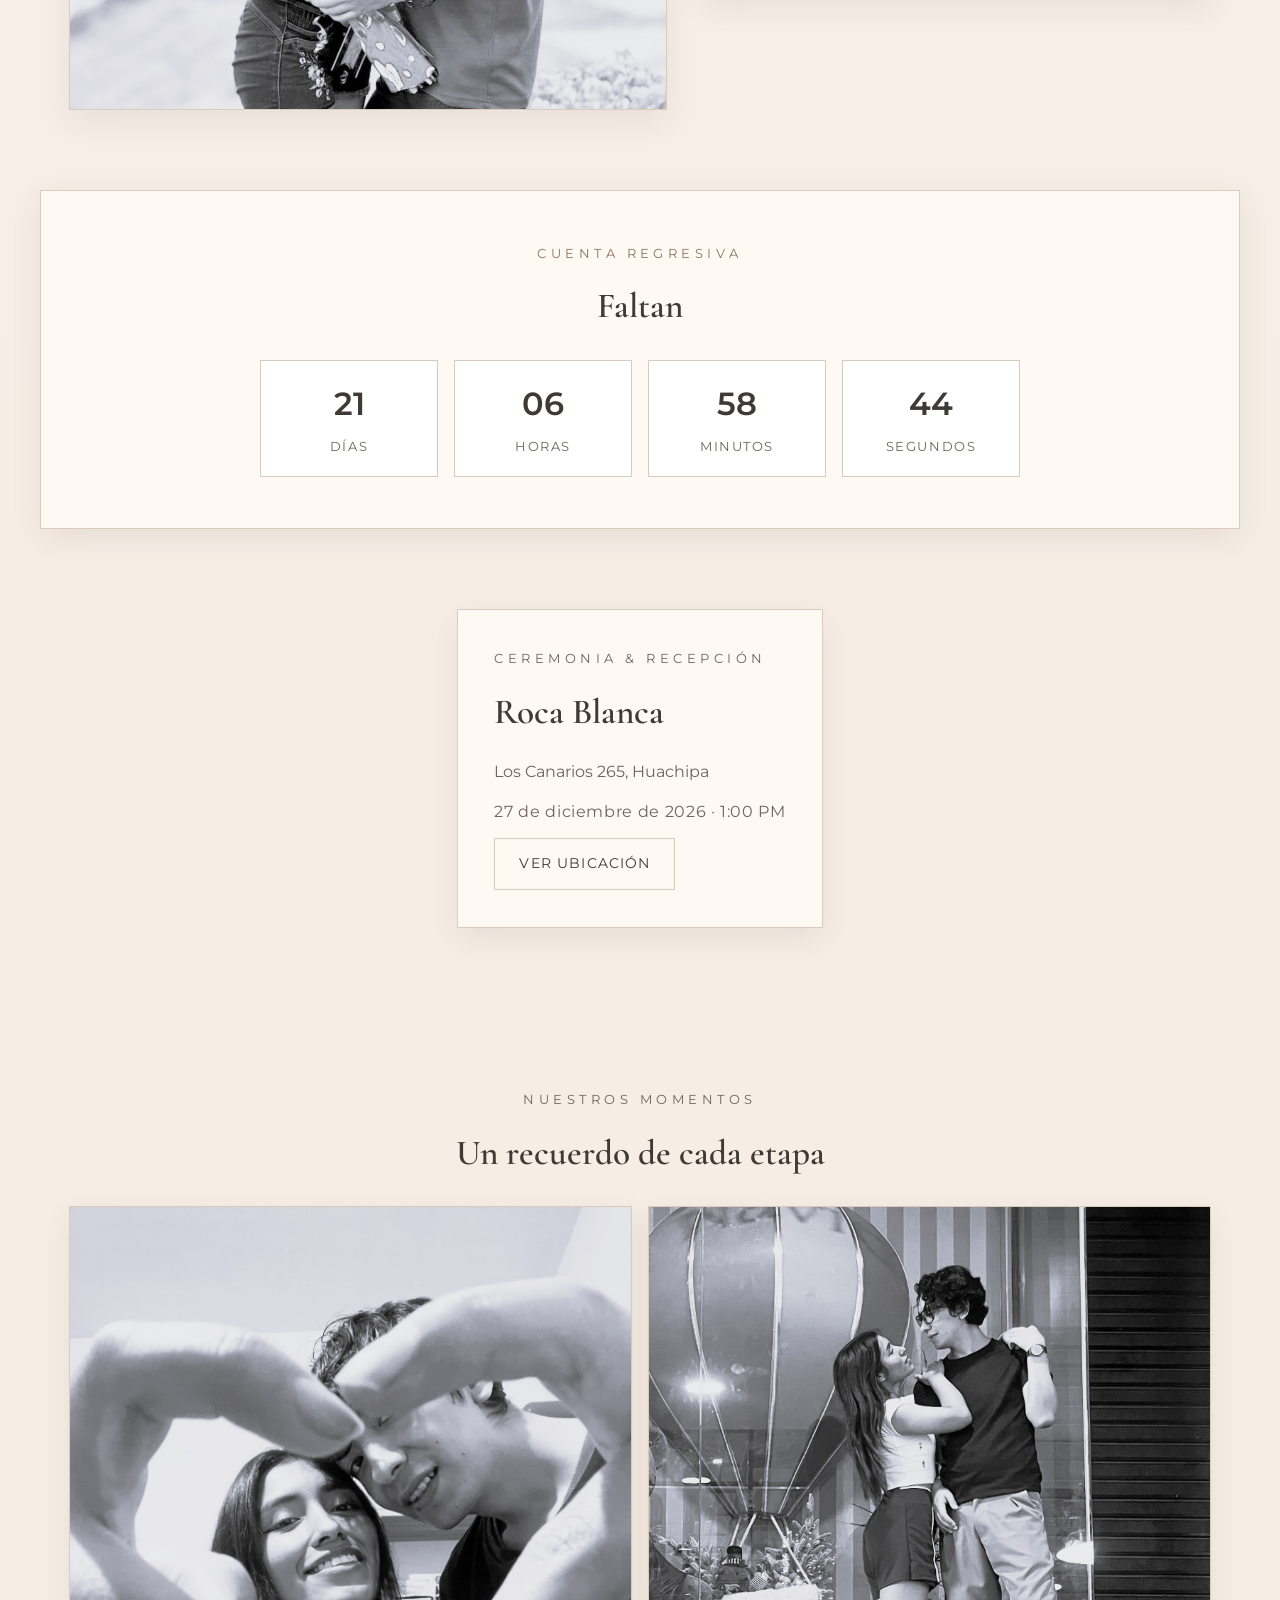
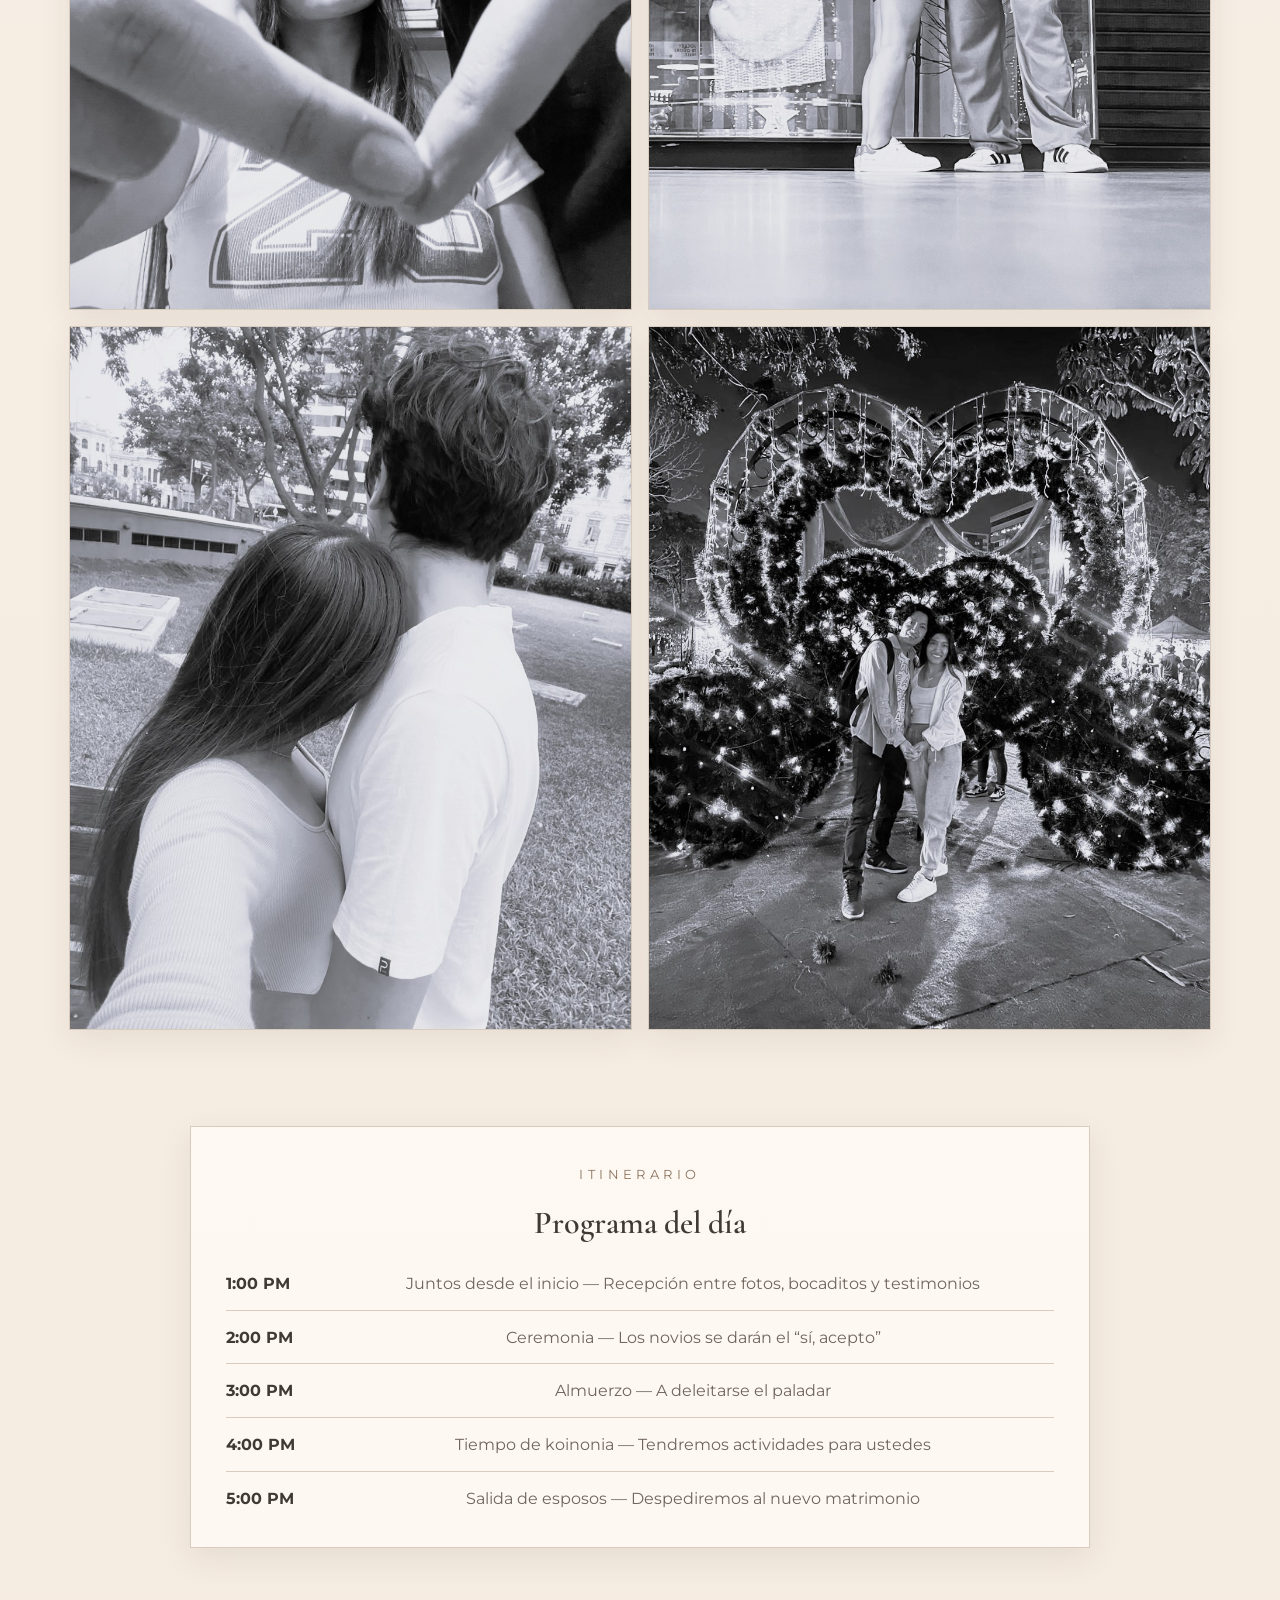
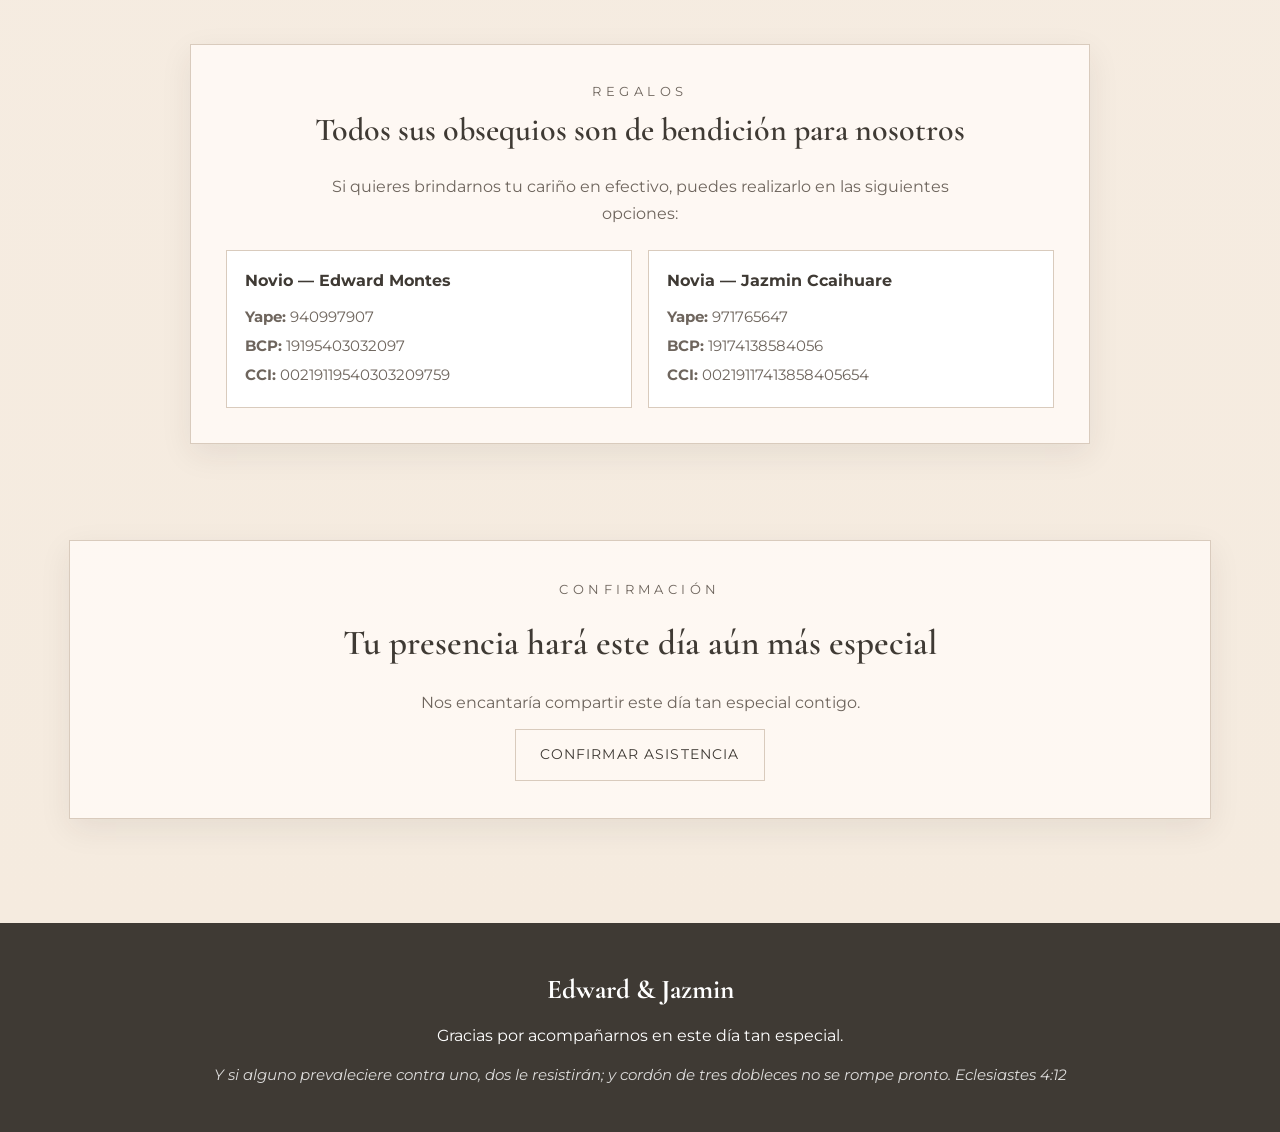
==== commit 3b1ae9a5: "Eliminar frase duplicada en sección de regalos" ====
--- a/index.html
+++ b/index.html
@@ -125,7 +125,7 @@
         <p class="section-kicker">Regalos</p>
         <h2>Todos sus obsequios son de bendición para nosotros</h2>
         <p>
-          Todos sus obsequios son de bendición para nosotros; si quieres brindarnos tu cariño en efectivo, puedes realizarlo en las siguientes opciones:
+          Si quieres brindarnos tu cariño en efectivo, puedes realizarlo en las siguientes opciones:
         </p>
         <div class="gift-details">
           <div class="gift-person">
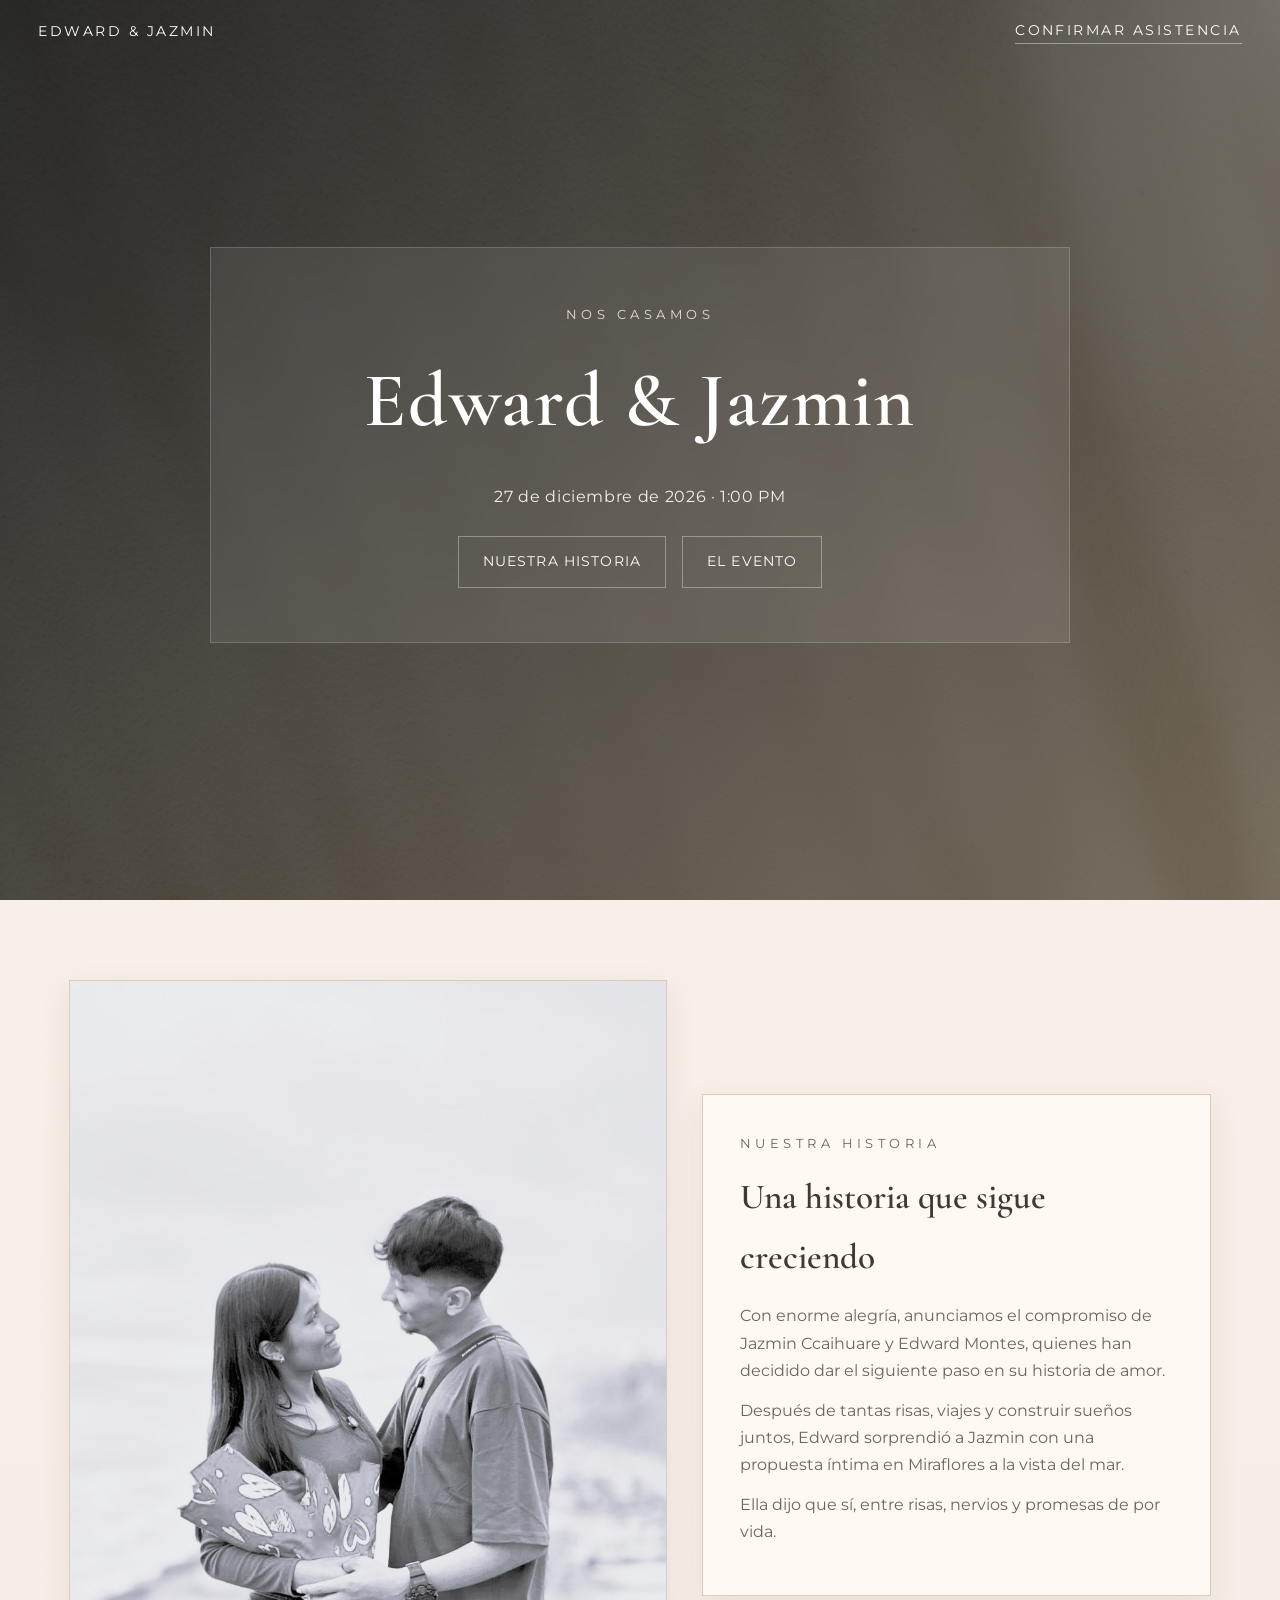
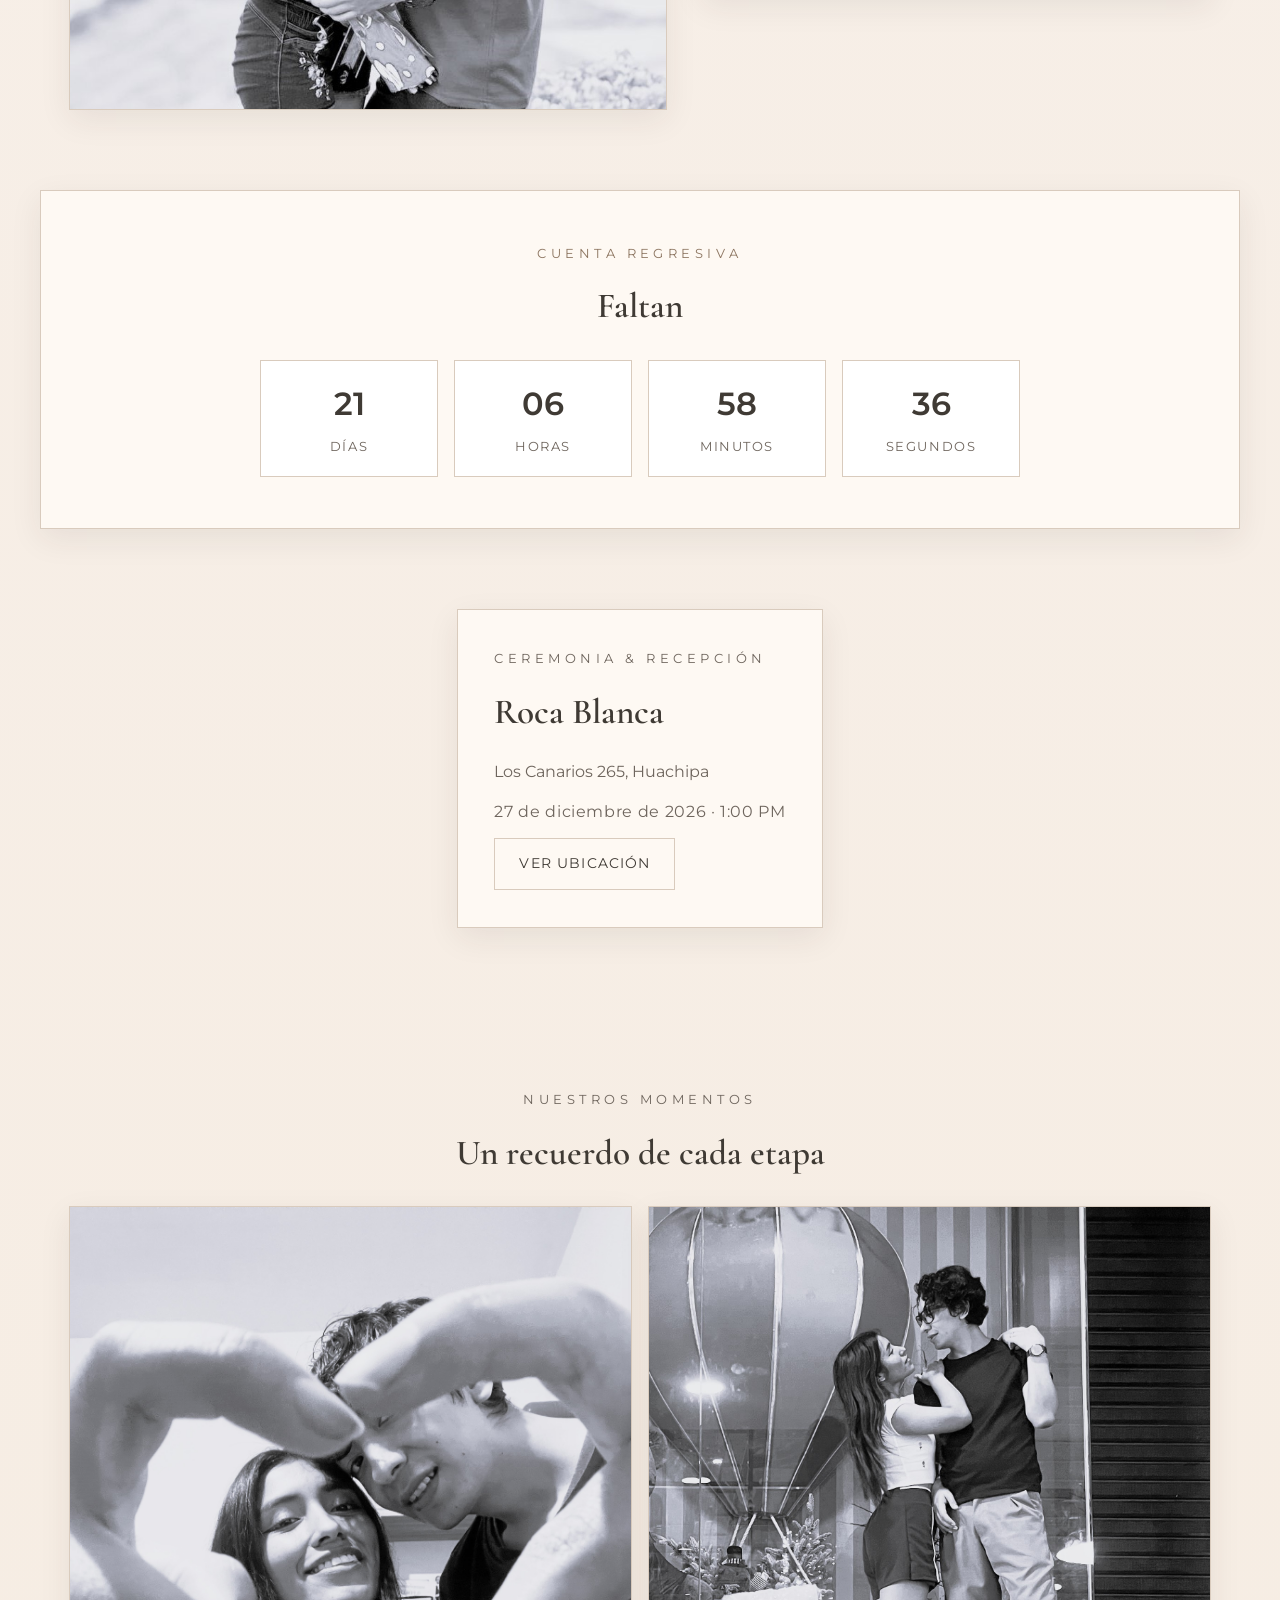
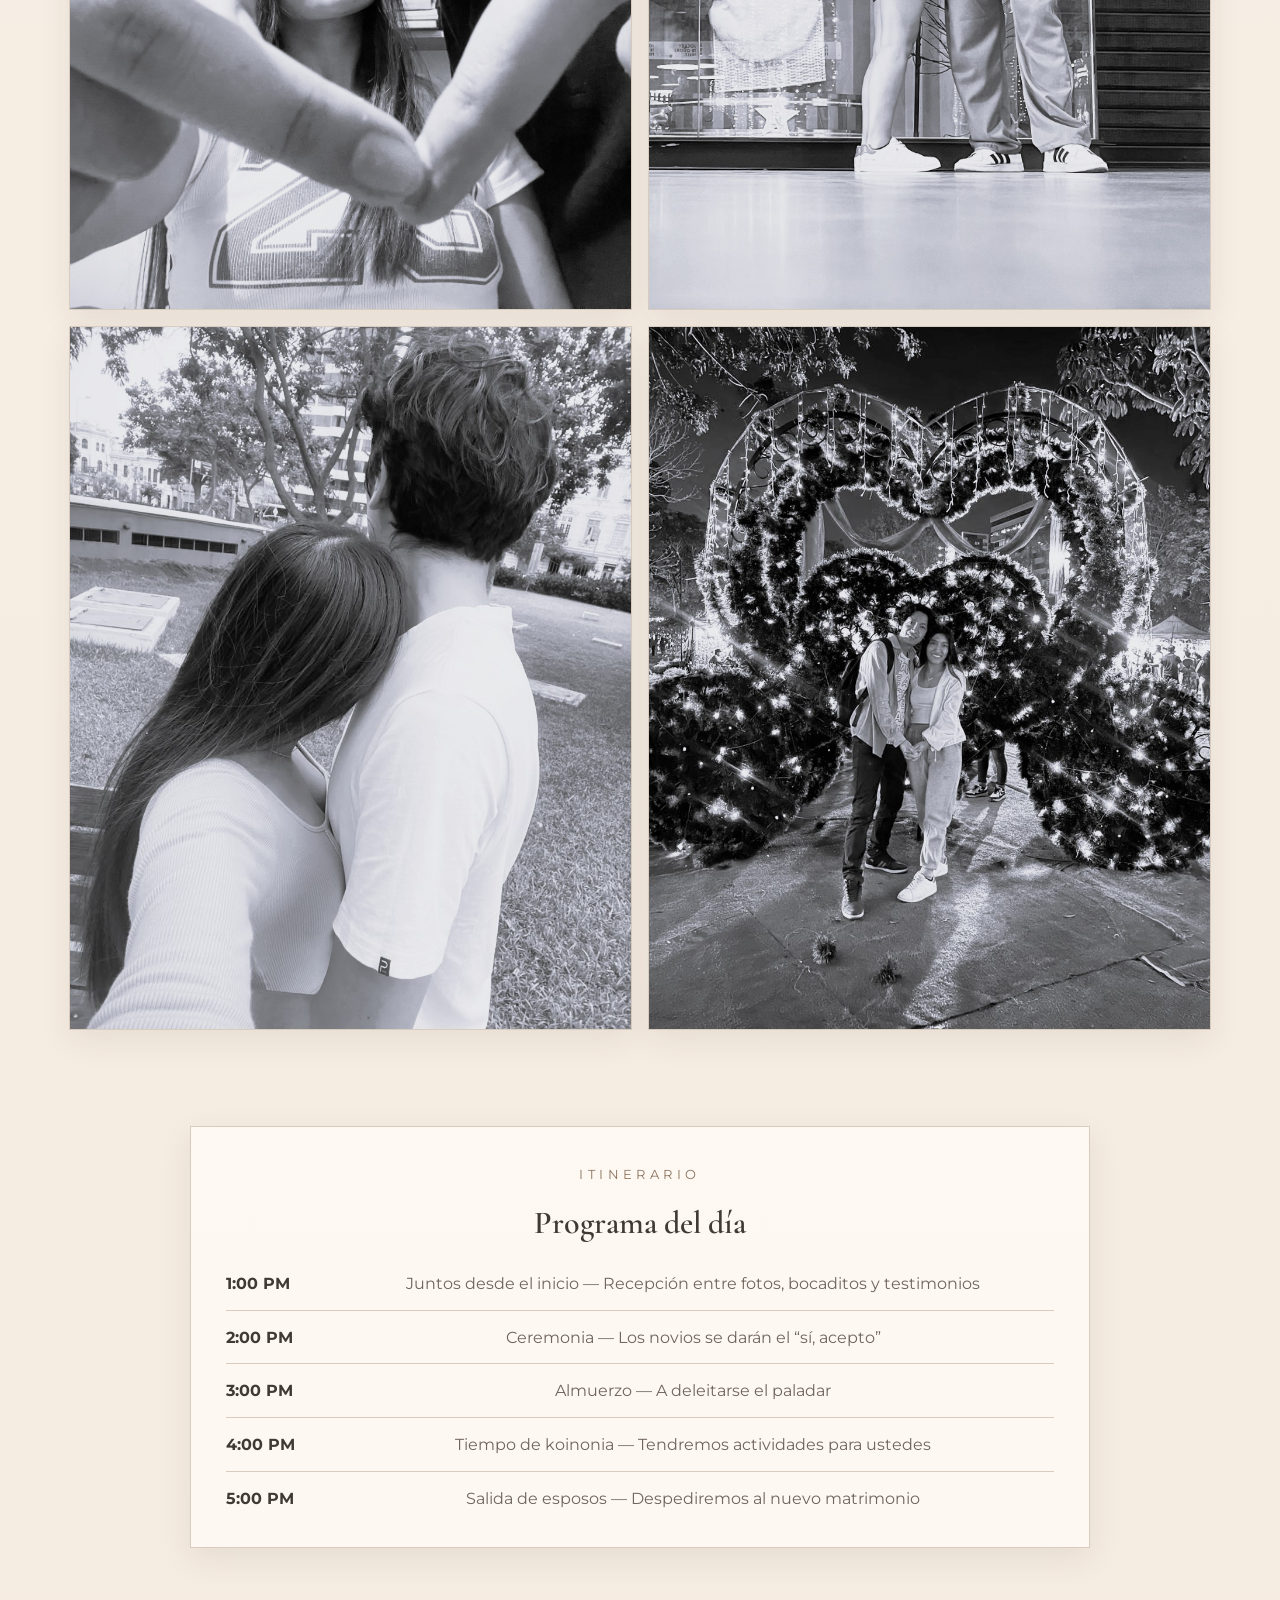
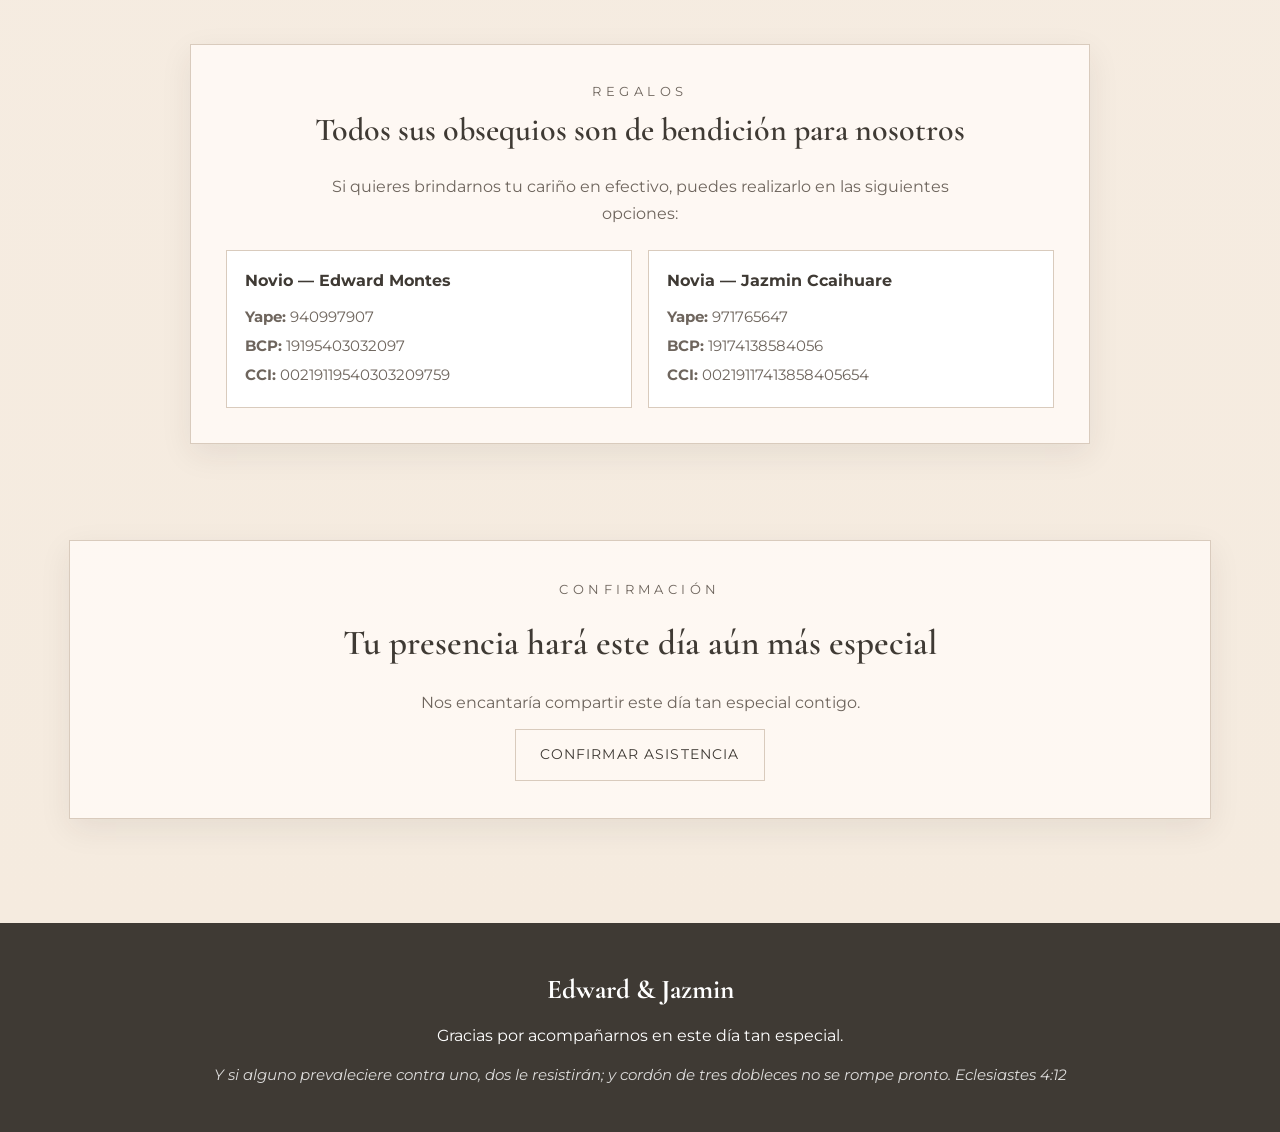
==== commit 9691c907: "Mejorar autoplay de música de fondo al cargar la página" ====
--- a/index.html
+++ b/index.html
@@ -154,7 +154,7 @@
     </section>
 
     <div class="music-player" aria-hidden="true">
-      <iframe class="background-music-iframe" src="https://www.youtube.com/embed/hNVqvkx8RD4?autoplay=1&loop=1&playlist=hNVqvkx8RD4&controls=0&rel=0&modestbranding=1" title="Música de fondo" allow="autoplay; encrypted-media" loading="lazy" style="position:absolute;width:1px;height:1px;left:-9999px;opacity:0;pointer-events:none;"></iframe>
+      <iframe class="background-music-iframe" src="https://www.youtube.com/embed/hNVqvkx8RD4?autoplay=1&loop=1&playlist=hNVqvkx8RD4&controls=0&rel=0&modestbranding=1&playsinline=1" title="Música de fondo" allow="autoplay; encrypted-media" loading="eager" style="position:absolute;width:1px;height:1px;left:-9999px;opacity:0;pointer-events:none;"></iframe>
     </div>
   </main>
 
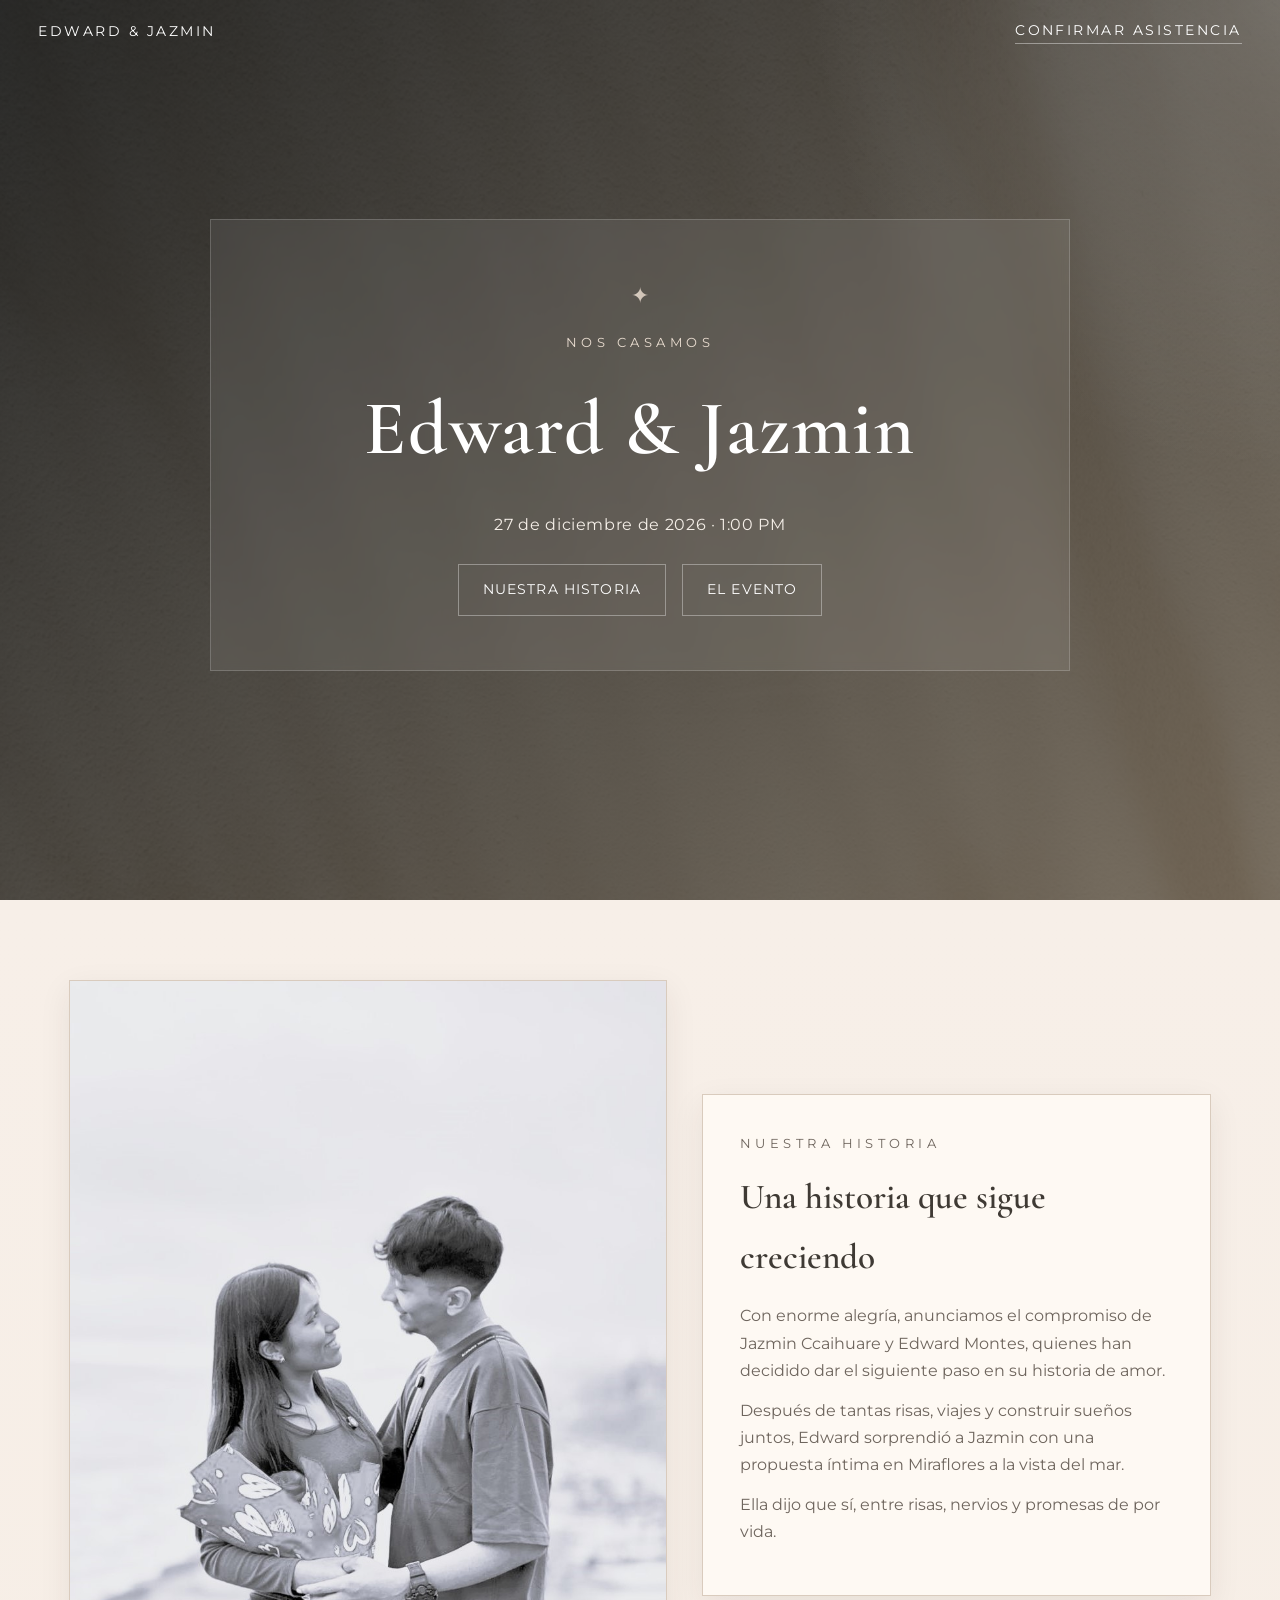
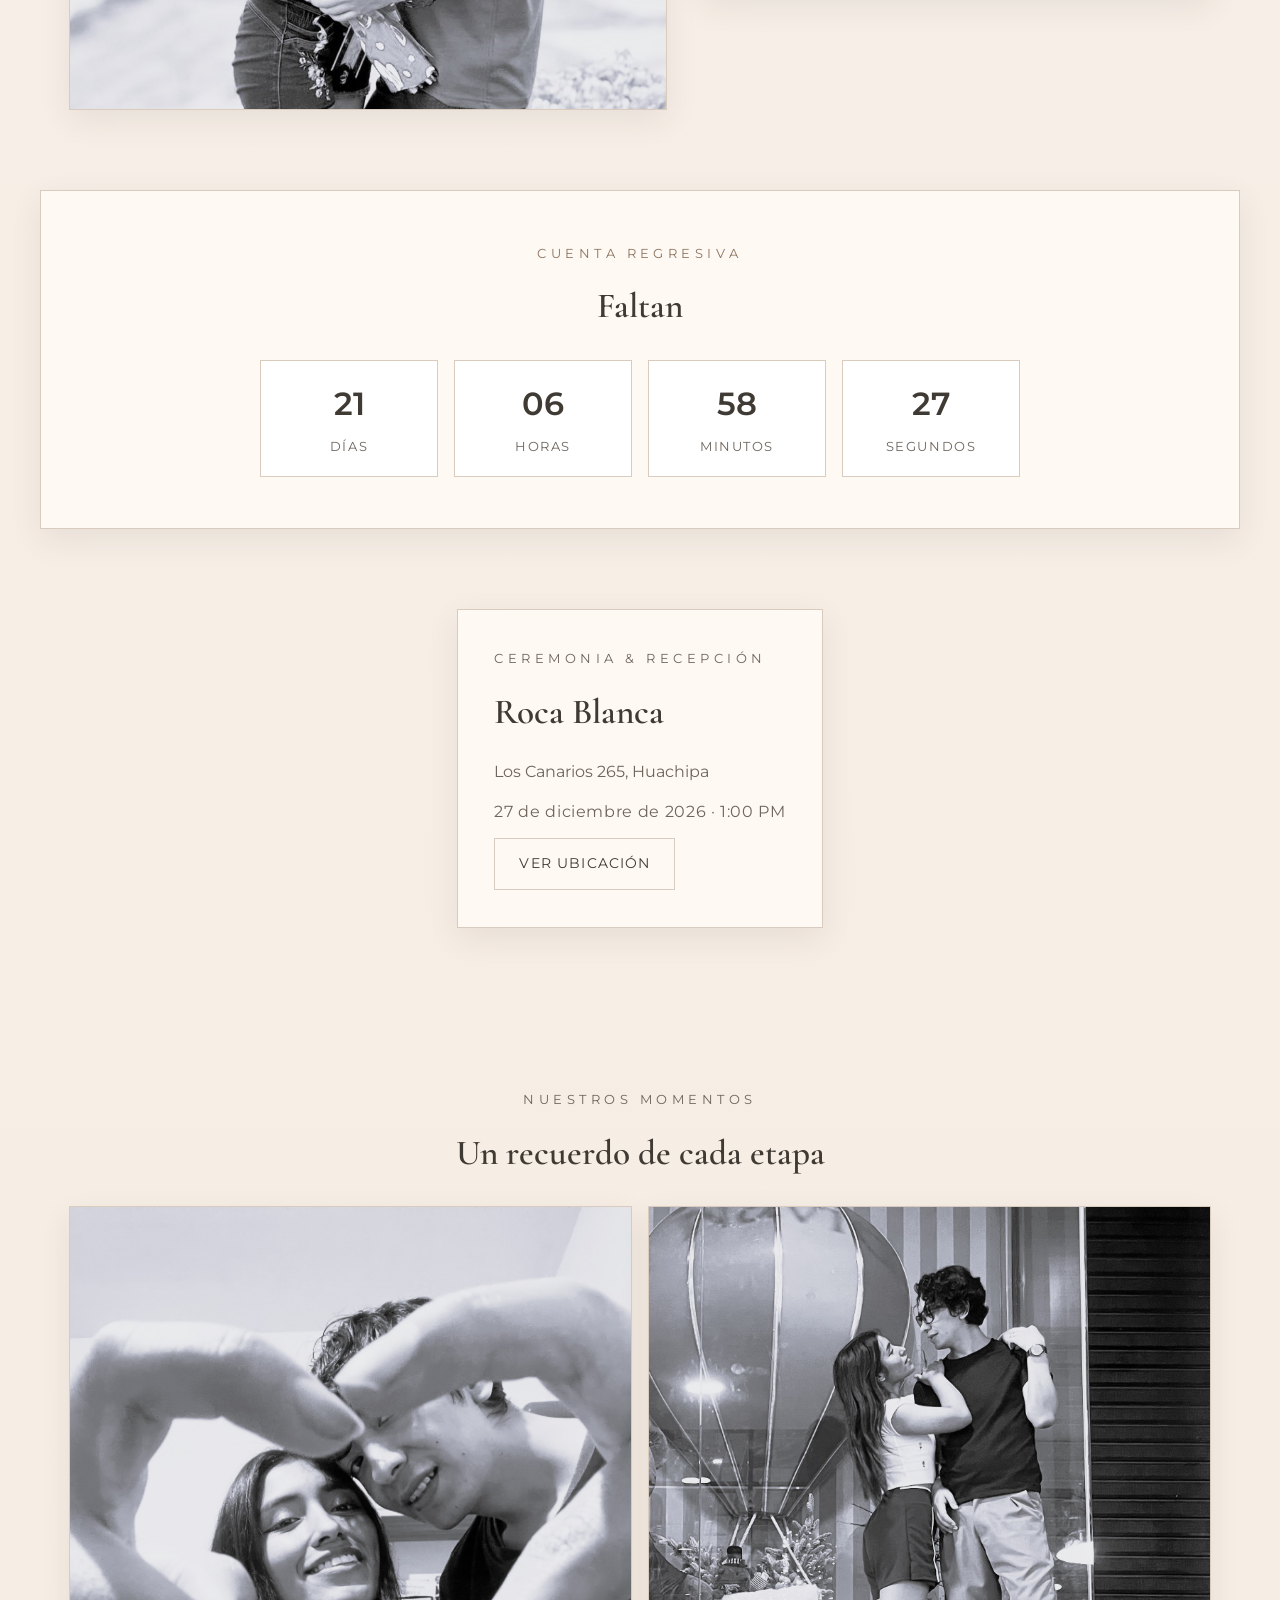
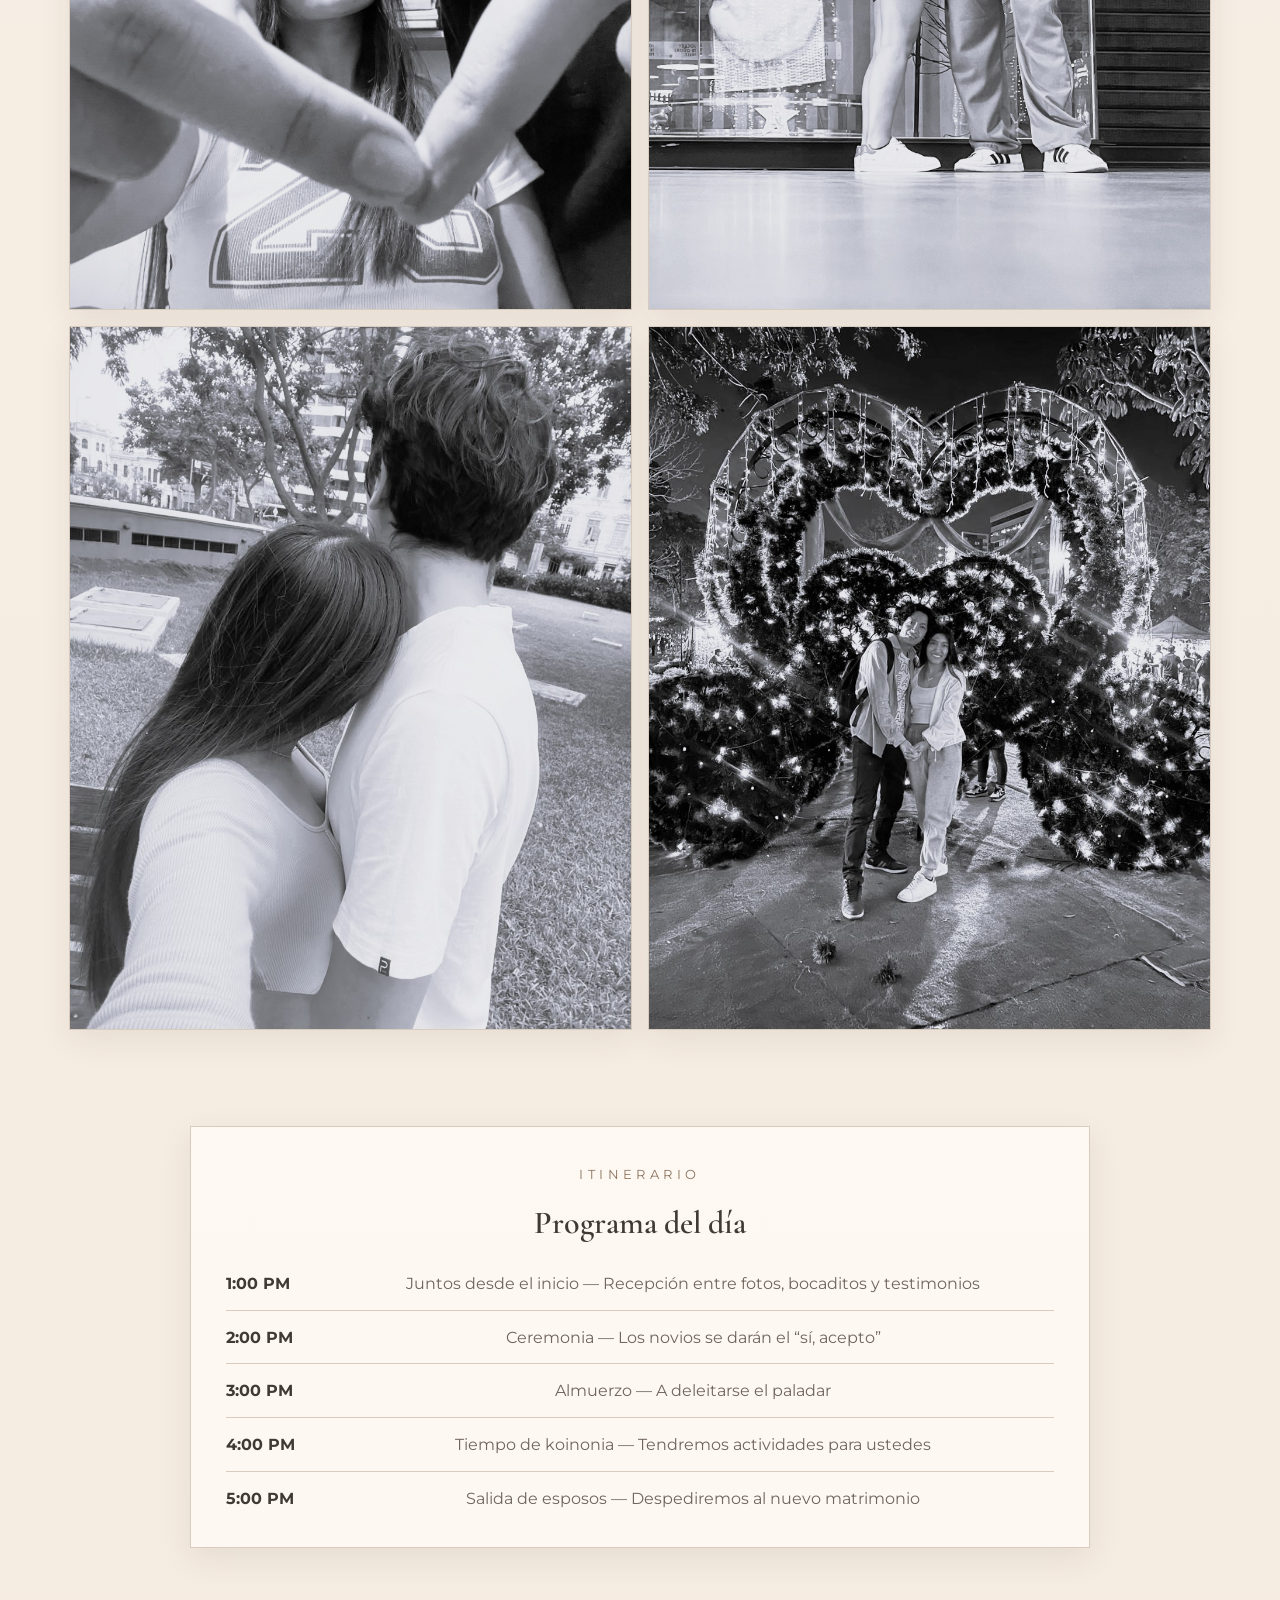
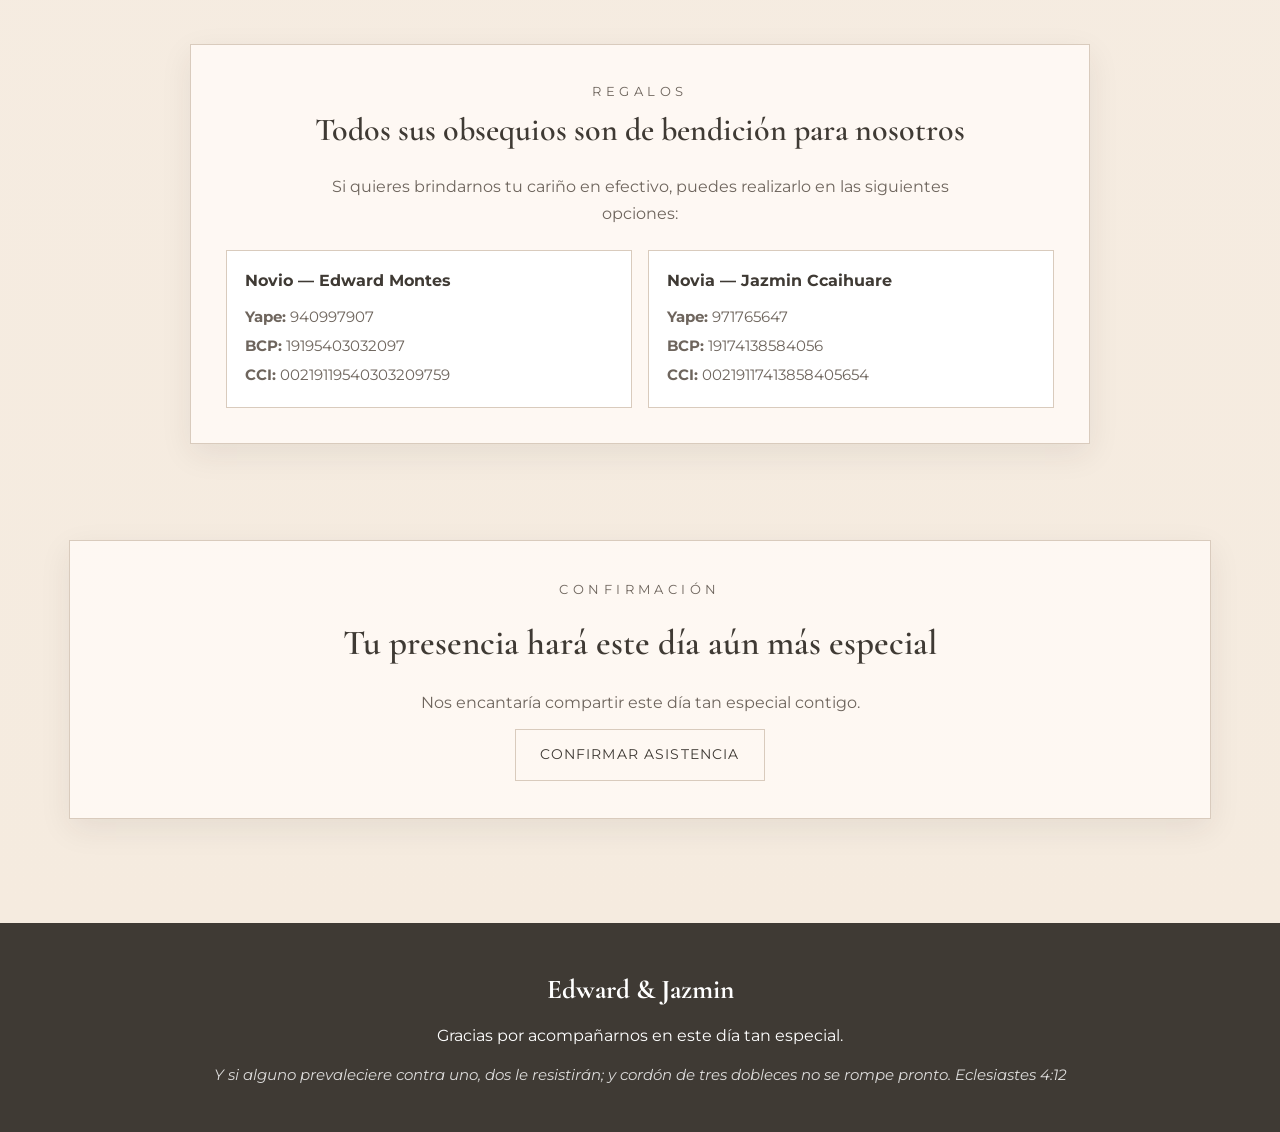
==== commit 12d110b1: "Decorate index.html: add decorative SVG, fix background-music iframe, small accessibility/meta impro" ====
--- a/index.html
+++ b/index.html
@@ -3,6 +3,7 @@
 <head>
   <meta charset="UTF-8">
   <meta name="viewport" content="width=device-width, initial-scale=1.0">
+  <meta name="theme-color" content="#3f3a34">
   <title>Edward & Jazmin | Nuestra Boda</title>
   <link rel="preconnect" href="https://fonts.googleapis.com">
   <link href="https://fonts.googleapis.com/css2?family=Cormorant+Garamond:wght@300;400;600&family=Montserrat:wght@300;400;500&display=swap" rel="stylesheet">
@@ -15,9 +16,20 @@
       <a href="#asistencia">Confirmar asistencia</a>
     </nav>
 
+    <!-- Decorative motif (simple inline SVG so no extra asset required) -->
     <div class="hero-content">
+      <svg width="140" height="40" viewBox="0 0 140 40" aria-hidden="true" style="display:block;margin:0 auto 1rem;opacity:0.9;">
+        <defs>
+          <linearGradient id="g" x1="0" x2="1">
+            <stop offset="0%" stop-color="#e9ddd0" />
+            <stop offset="100%" stop-color="#d9cbbd" />
+          </linearGradient>
+        </defs>
+        <text x="50%" y="60%" dominant-baseline="middle" text-anchor="middle" font-family="'Cormorant Garamond', serif" font-size="22" fill="url(#g)">✦</text>
+      </svg>
+
       <p class="eyebrow">Nos casamos</p>
-      <h1>Edward &amp; Jazmin</h1>
+      <h1><span class="name">Edward</span> <span class="amp">&amp;</span> <span class="name">Jazmin</span></h1>
       <p class="date">27 de diciembre de 2026 · 1:00 PM</p>
       <div class="hero-actions">
         <a href="#historia" class="btn">Nuestra historia</a>
@@ -154,7 +166,7 @@
     </section>
 
     <div class="music-player" aria-hidden="true">
-      <iframe class="background-music-iframe" src="https://www.youtube.com/embed/hNVqvkx8RD4?autoplay=1&loop=1&playlist=hNVqvkx8RD4&controls=0&rel=0&modestbranding=1&playsinline=1" title="Música de fondo" allow="autoplay; encrypted-media" loading="eager" style="position:absolute;width:1px;height:1px;left:-9999px;opacity:0;pointer-events:none;"></iframe>
+      <iframe class="background-music-iframe" src="https://www.youtube.com/embed/hNVqvkx8RD4?autoplay=1&loop=1&playlist=hNVqvkx8RD4&controls=0&rel=0&modestbranding=1&playsinline=1" title="Música de fondo" allow="autoplay; encrypted-media" frameborder="0" allowfullscreen></iframe>
     </div>
   </main>
 
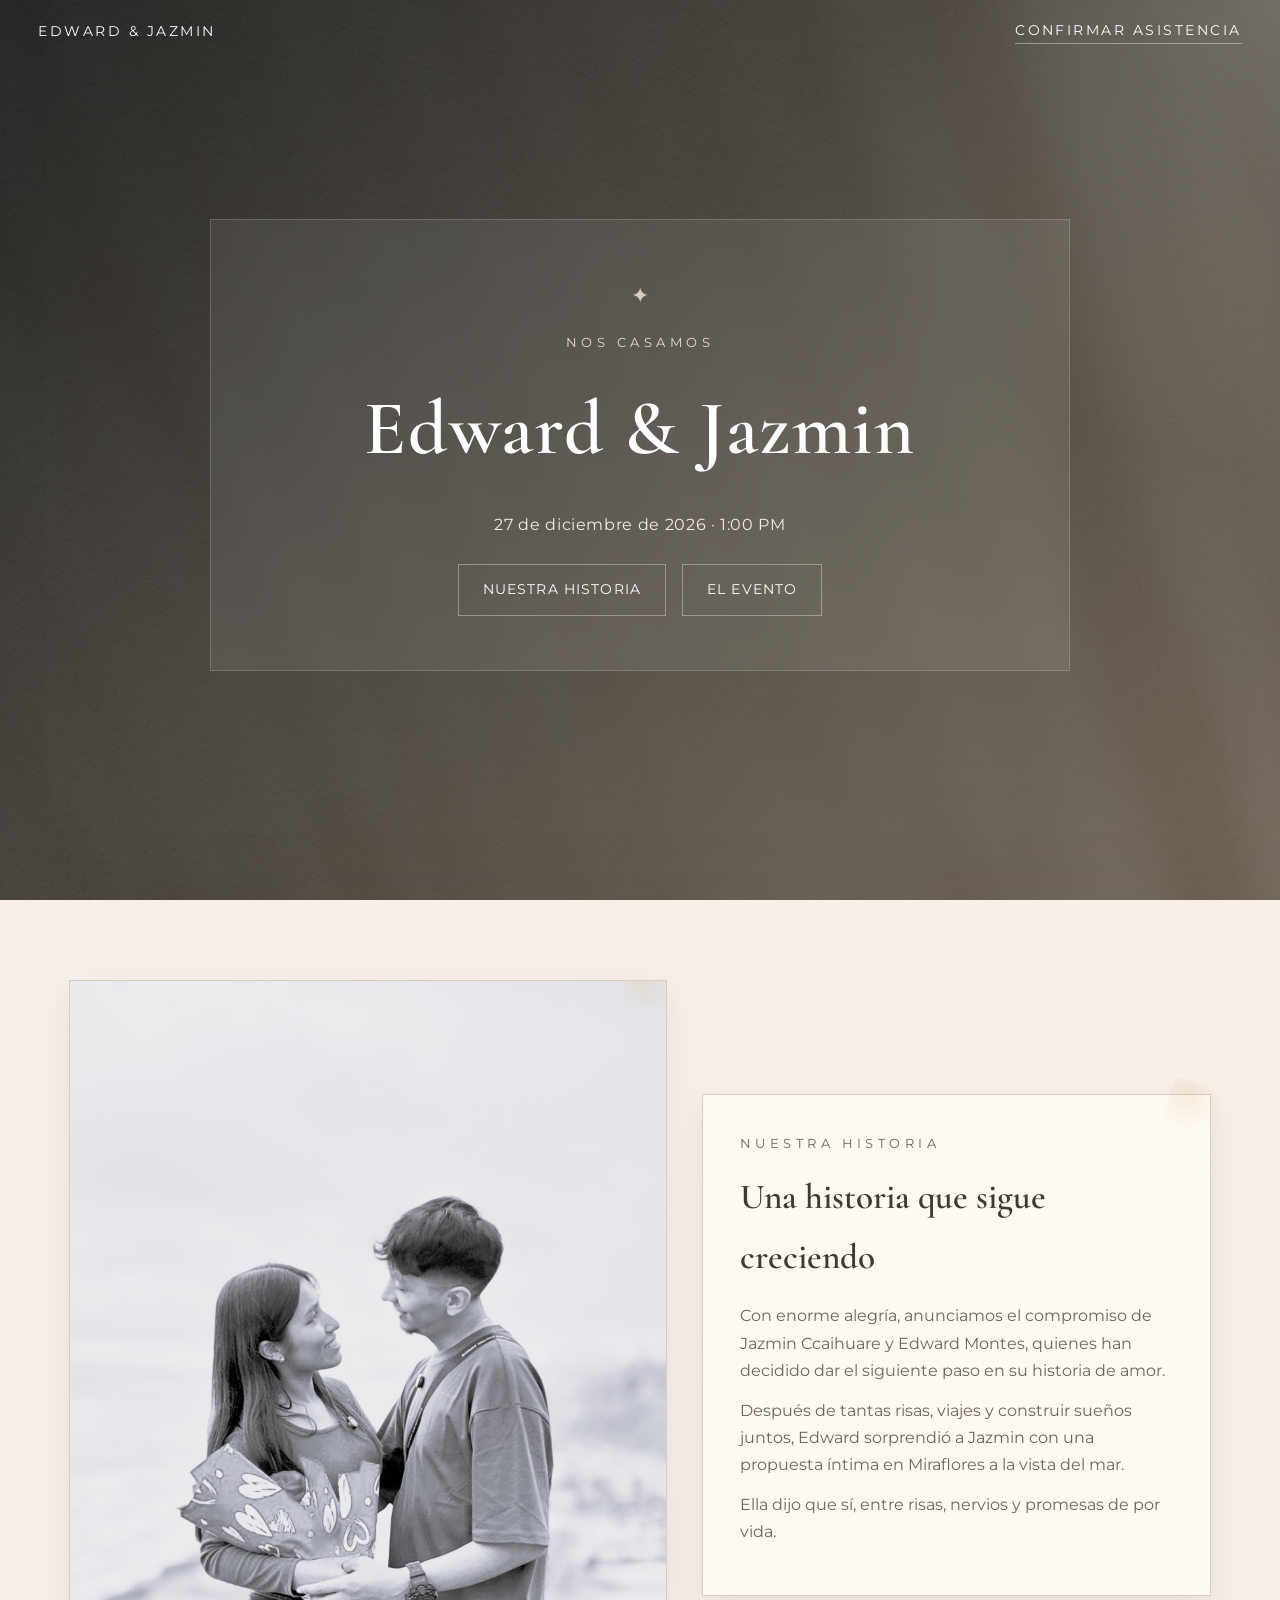
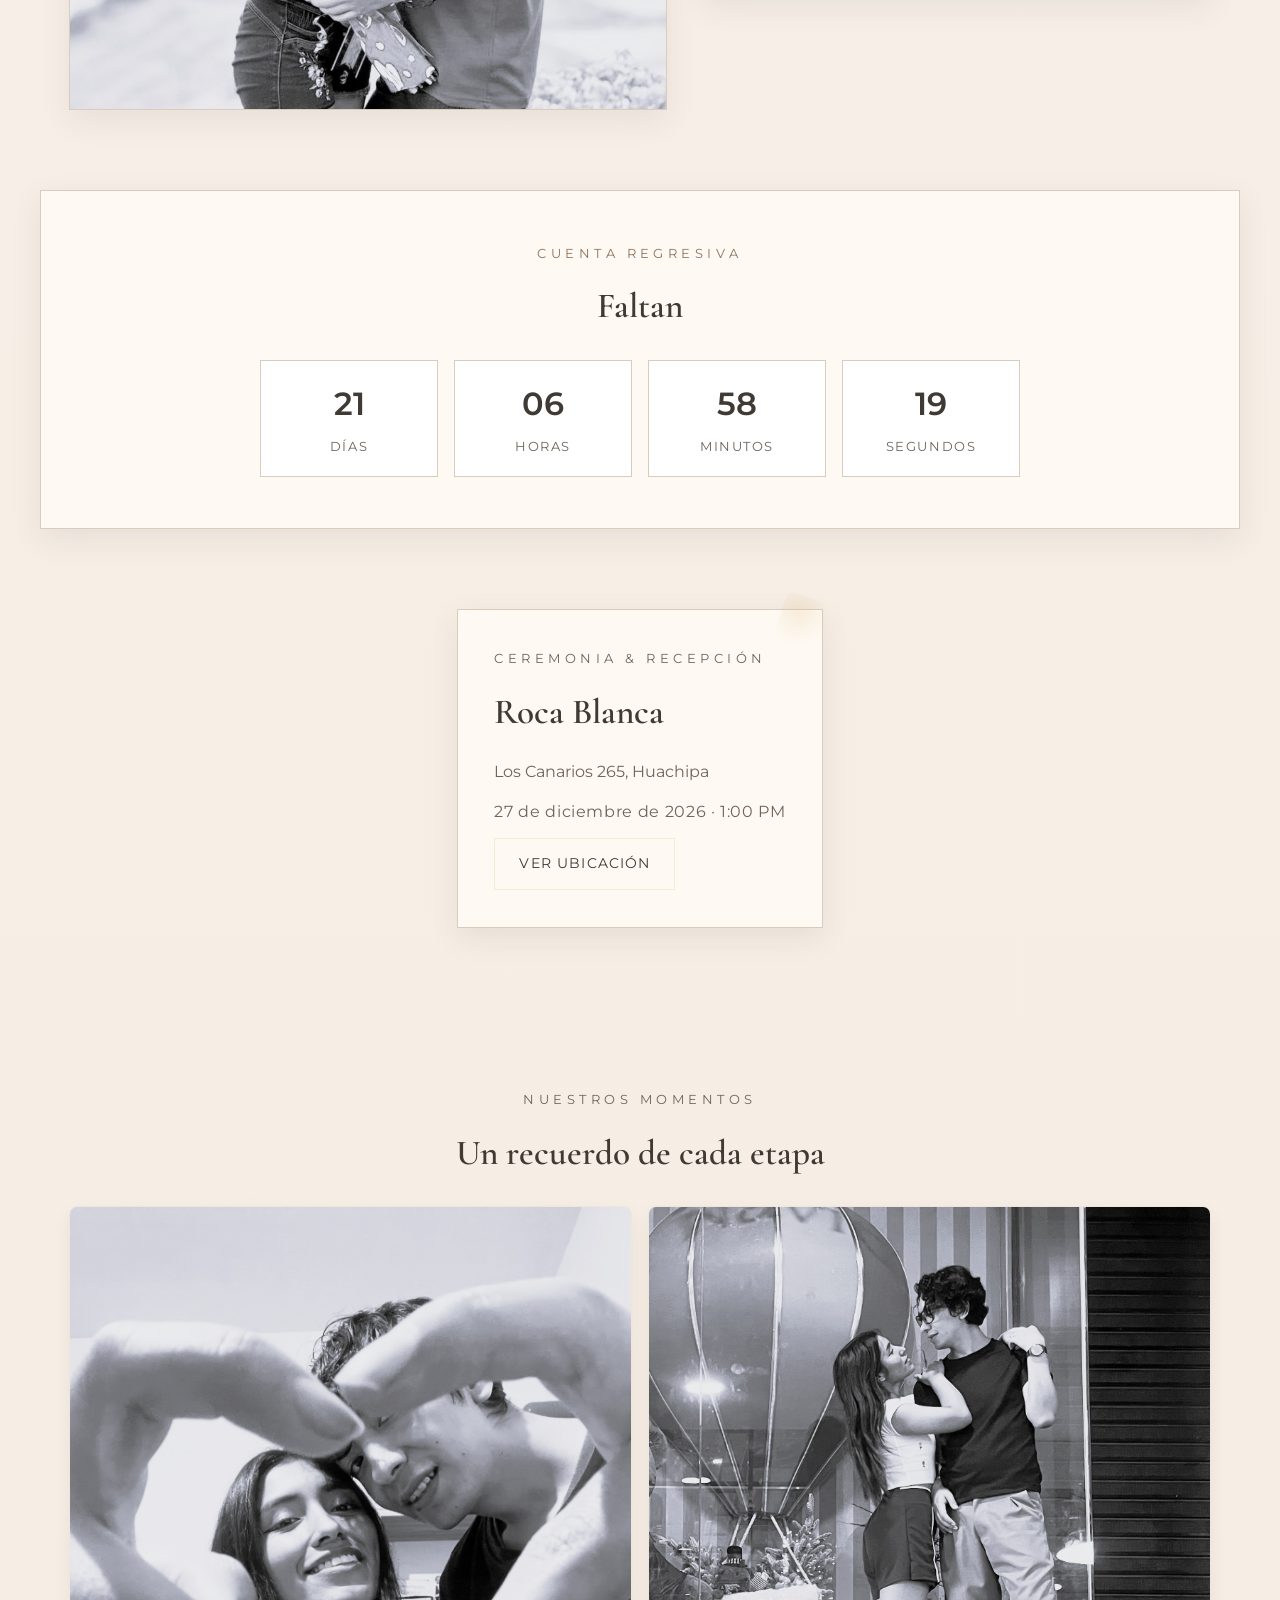
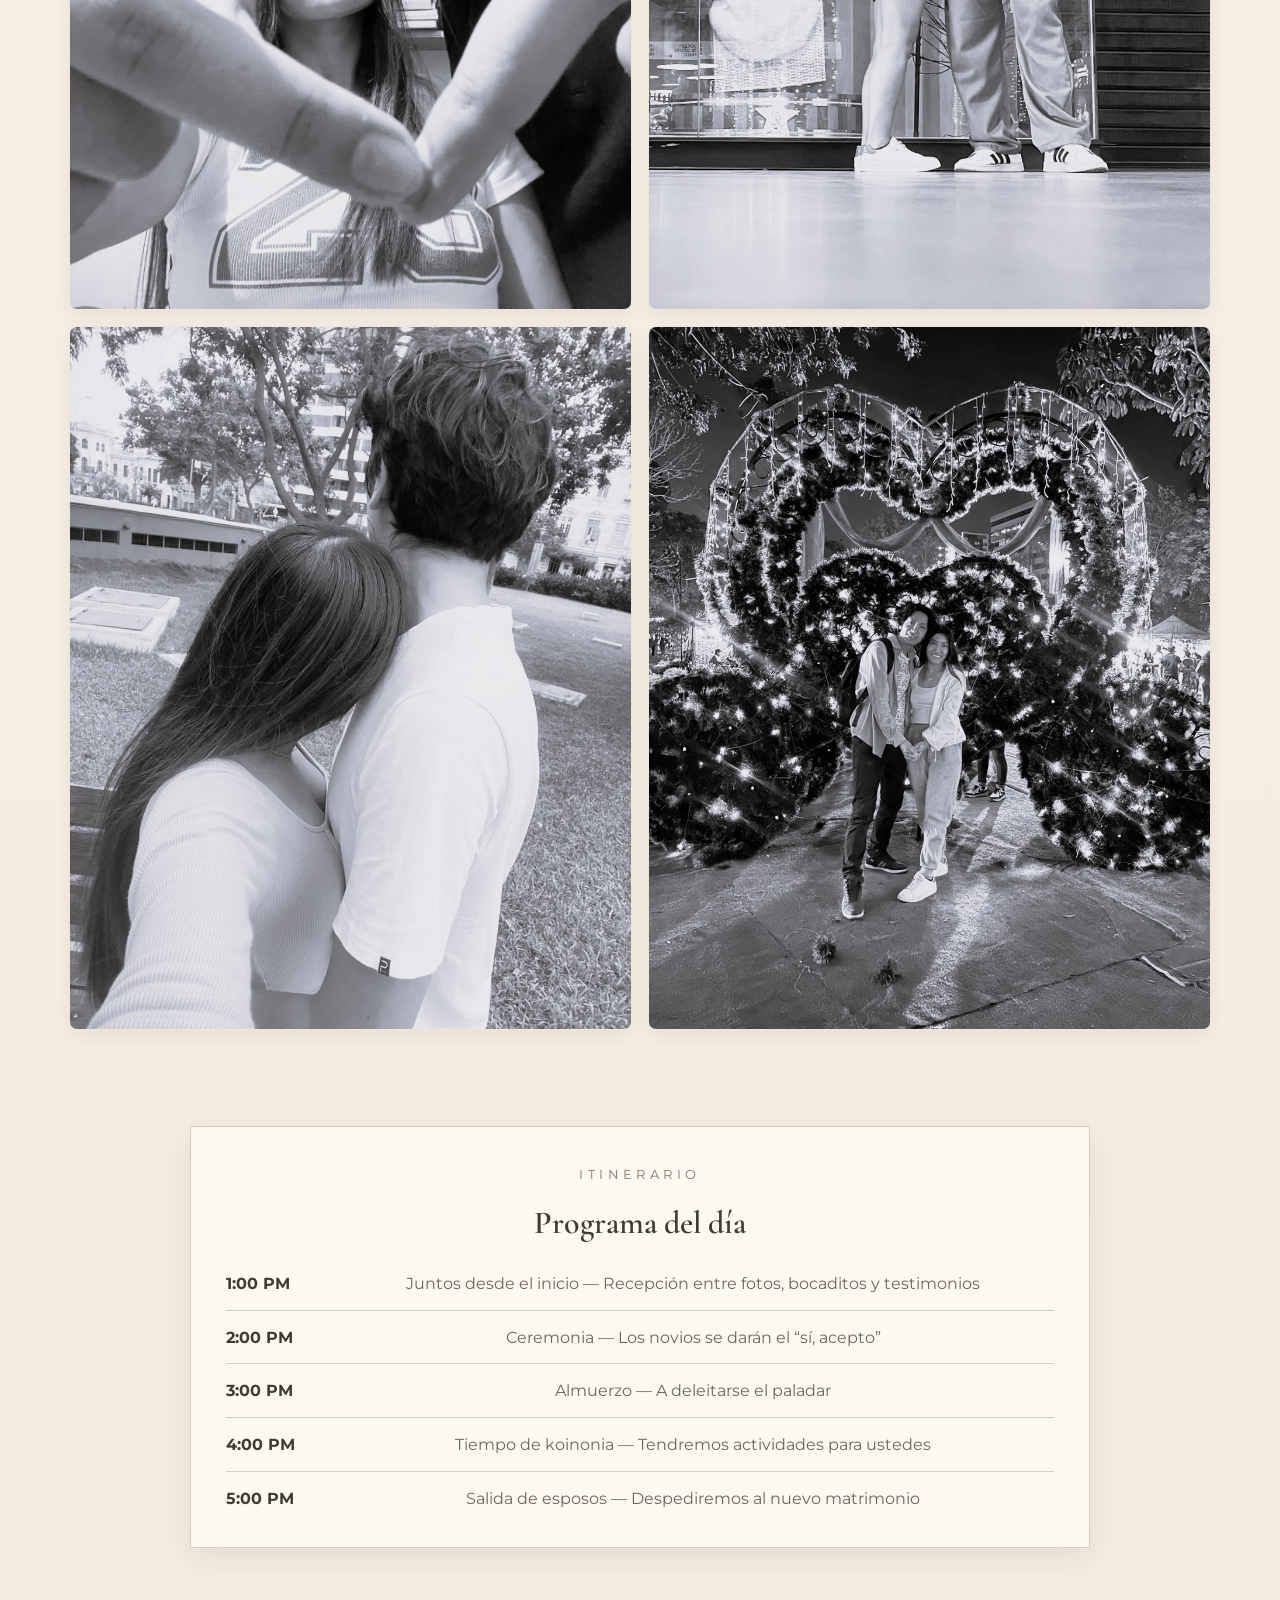
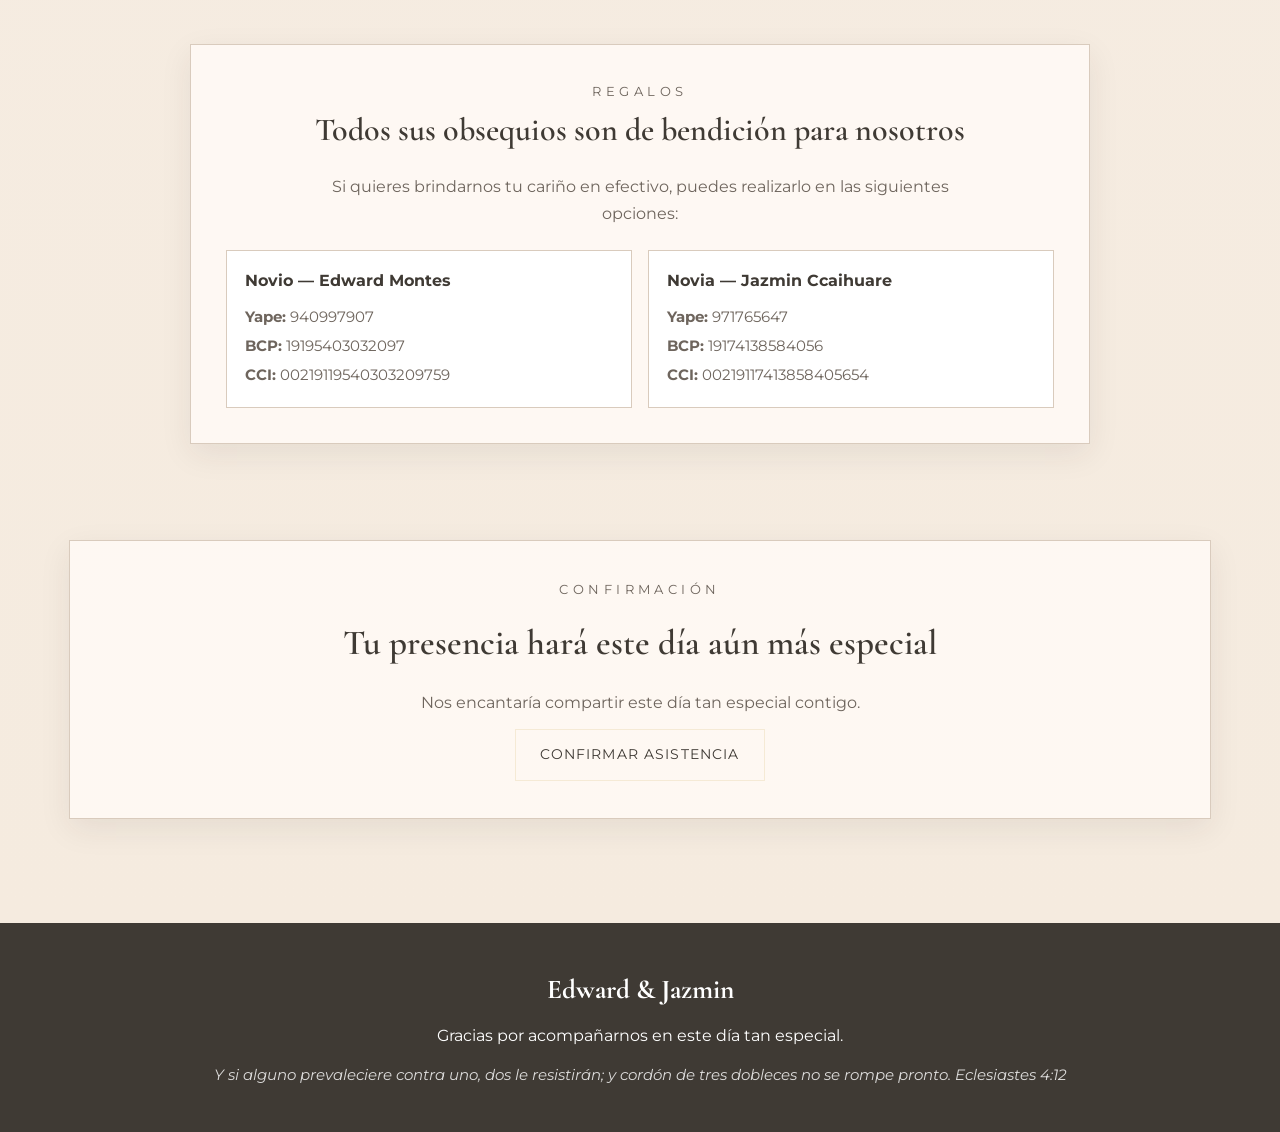
==== commit caa24c04: "Add ChungDoi-style decorative background and SVG motifs to index.html" ====
--- a/index.html
+++ b/index.html
@@ -8,8 +8,116 @@
   <link rel="preconnect" href="https://fonts.googleapis.com">
   <link href="https://fonts.googleapis.com/css2?family=Cormorant+Garamond:wght@300;400;600&family=Montserrat:wght@300;400;500&display=swap" rel="stylesheet">
   <link rel="stylesheet" href="css/styles.css">
+
+  <!-- Decoración estilo ChungDoi: fondo degradado, textura sutil y motivos SVG dorados -->
+  <style>
+    /* Background + texture */
+    html,body{height:100%;}
+    body{
+      background: linear-gradient(180deg, #fbfaf8 0%, #f3eee8 45%, #efe8df 100%);
+      font-family: 'Montserrat', system-ui, -apple-system, 'Segoe UI', Roboto, 'Helvetica Neue', Arial;
+      color: #2b2b2b;
+      position:relative;
+      overflow-x:hidden;
+    }
+
+    /* SVG motif layer (golden floral/leaf pattern) */
+    .page-motif{
+      position:fixed;
+      inset:0;
+      width:100%;
+      height:100%;
+      pointer-events:none;
+      z-index:0;
+      opacity:0.12; /* suave */
+      mix-blend-mode:screen;
+    }
+
+    /* Ensure main content sits above motif */
+    header, main, footer{position:relative; z-index:1}
+
+    /* Accent line like foil */
+    .hero::after{
+      content:"";
+      position:absolute;
+      left:50%;
+      transform:translateX(-50%);
+      bottom:-18px;
+      width:220px;
+      height:6px;
+      border-radius:6px;
+      background: linear-gradient(90deg, #d6b56c, #f0e6cf 60%);
+      box-shadow:0 2px 6px rgba(214,181,108,0.12);
+      opacity:0.95;
+    }
+
+    /* Slight vignette to mimic invitation card depth */
+    .hero{box-shadow:inset 0 -40px 80px rgba(0,0,0,0.03)}
+
+    /* Small ornamental corner for cards */
+    .media-card, .text-card, .rsvp-card, .gifts-card, .itinerary-card{position:relative}
+    .media-card::before, .text-card::before{
+      content:'';
+      position:absolute;
+      top:-12px; right:-12px;
+      width:56px; height:56px;
+      background: radial-gradient(circle at 30% 30%, rgba(214,181,108,0.18), rgba(214,181,108,0.06) 40%, transparent 60%);
+      transform:rotate(18deg);
+      border-radius:8px;
+      pointer-events:none;
+    }
+
+    /* Gallery images slight frame */
+    .gallery-grid img{border-radius:8px; box-shadow: 0 6px 18px rgba(22,18,10,0.06); border: 1px solid rgba(0,0,0,0.03)}
+
+    /* Buttons with subtle gold outline option */
+    .btn.btn-dark{border:1px solid rgba(214,181,108,0.22)}
+
+    @media (max-width:800px){
+      .page-motif{opacity:0.08}
+    }
+  </style>
 </head>
 <body>
+  <!-- Decorative SVG layer: repeating floral/leaf motifs and a central emblem -->
+  <svg class="page-motif" xmlns="http://www.w3.org/2000/svg" viewBox="0 0 1200 800" preserveAspectRatio="xMidYMid slice" aria-hidden="true">
+    <defs>
+      <linearGradient id="goldGrad" x1="0" x2="1">
+        <stop offset="0%" stop-color="#d6b56c" />
+        <stop offset="100%" stop-color="#f3e9c8" />
+      </linearGradient>
+      <g id="leaf">
+        <path d="M2 18 C10 4, 42 2, 56 12 C48 20,12 28,2 18 Z" fill="url(#goldGrad)" opacity="0.95" />
+      </g>
+      <g id="floral">
+        <circle cx="20" cy="20" r="6" fill="#efe3c9" opacity="0.9" />
+        <circle cx="34" cy="14" r="3" fill="#d6b56c" />
+        <path d="M10 28 C18 36, 38 36, 46 28" stroke="#e7d9b6" stroke-width="2" fill="none" opacity="0.9" />
+      </g>
+      <symbol id="emblem" viewBox="0 0 120 120">
+        <circle cx="60" cy="60" r="58" fill="none" stroke="url(#goldGrad)" stroke-width="3" opacity="0.95" />
+        <text x="50%" y="52%" dominant-baseline="middle" text-anchor="middle" font-family="'Cormorant Garamond', serif" font-size="36" fill="#d6b56c">✦</text>
+      </symbol>
+    </defs>
+
+    <!-- tiled motifs top-left and bottom-right -->
+    <use href="#leaf" x="40" y="40" transform="scale(3) rotate(-10)" />
+    <use href="#leaf" x="280" y="60" transform="scale(2.6) rotate(12)" />
+    <use href="#leaf" x="960" y="620" transform="scale(3.2) rotate(6)" />
+    <use href="#floral" x="760" y="120" transform="scale(6) rotate(-6)" />
+
+    <!-- soft repeated pattern (low opacity) -->
+    <g opacity="0.06" fill="#000">
+      <use href="#leaf" x="120" y="260" transform="scale(8) rotate(20)" />
+      <use href="#leaf" x="420" y="80" transform="scale(6) rotate(-40)" />
+      <use href="#leaf" x="840" y="220" transform="scale(7) rotate(14)" />
+      <use href="#leaf" x="980" y="40" transform="scale(4) rotate(4)" />
+    </g>
+
+    <!-- central emblem at top center -->
+    <use href="#emblem" x="540" y="28" width="120" height="120" opacity="0.9" />
+  </svg>
+
   <header class="hero">
     <nav class="top-nav">
       <span>Edward & Jazmin</span>
@@ -18,7 +126,7 @@
 
     <!-- Decorative motif (simple inline SVG so no extra asset required) -->
     <div class="hero-content">
-      <svg width="140" height="40" viewBox="0 0 140 40" aria-hidden="true" style="display:block;margin:0 auto 1rem;opacity:0.9;">
+      <svg width="140" height="40" viewBox="0 0 140 40" aria-hidden="true" style="display:block;margin:0 auto 1rem;opacity:0.95;">
         <defs>
           <linearGradient id="g" x1="0" x2="1">
             <stop offset="0%" stop-color="#e9ddd0" />
@@ -166,7 +274,7 @@
     </section>
 
     <div class="music-player" aria-hidden="true">
-      <iframe class="background-music-iframe" src="https://www.youtube.com/embed/hNVqvkx8RD4?autoplay=1&loop=1&playlist=hNVqvkx8RD4&controls=0&rel=0&modestbranding=1&playsinline=1" title="Música de fondo" allow="autoplay; encrypted-media" frameborder="0" allowfullscreen></iframe>
+      <iframe class="background-music-iframe" src="https://www.youtube.com/embed/hNVqvkx8RD4?autoplay=1&loop=1&playlist=hNVqvkx8RD4&controls=0&rel=0&modestbranding=1&playsinline=1" title="Música de fondo" frameborder="0" allow="autoplay; encrypted-media" allowfullscreen style="width:1px;min-width:100%;height:60px;opacity:0.02"></iframe>
     </div>
   </main>
 
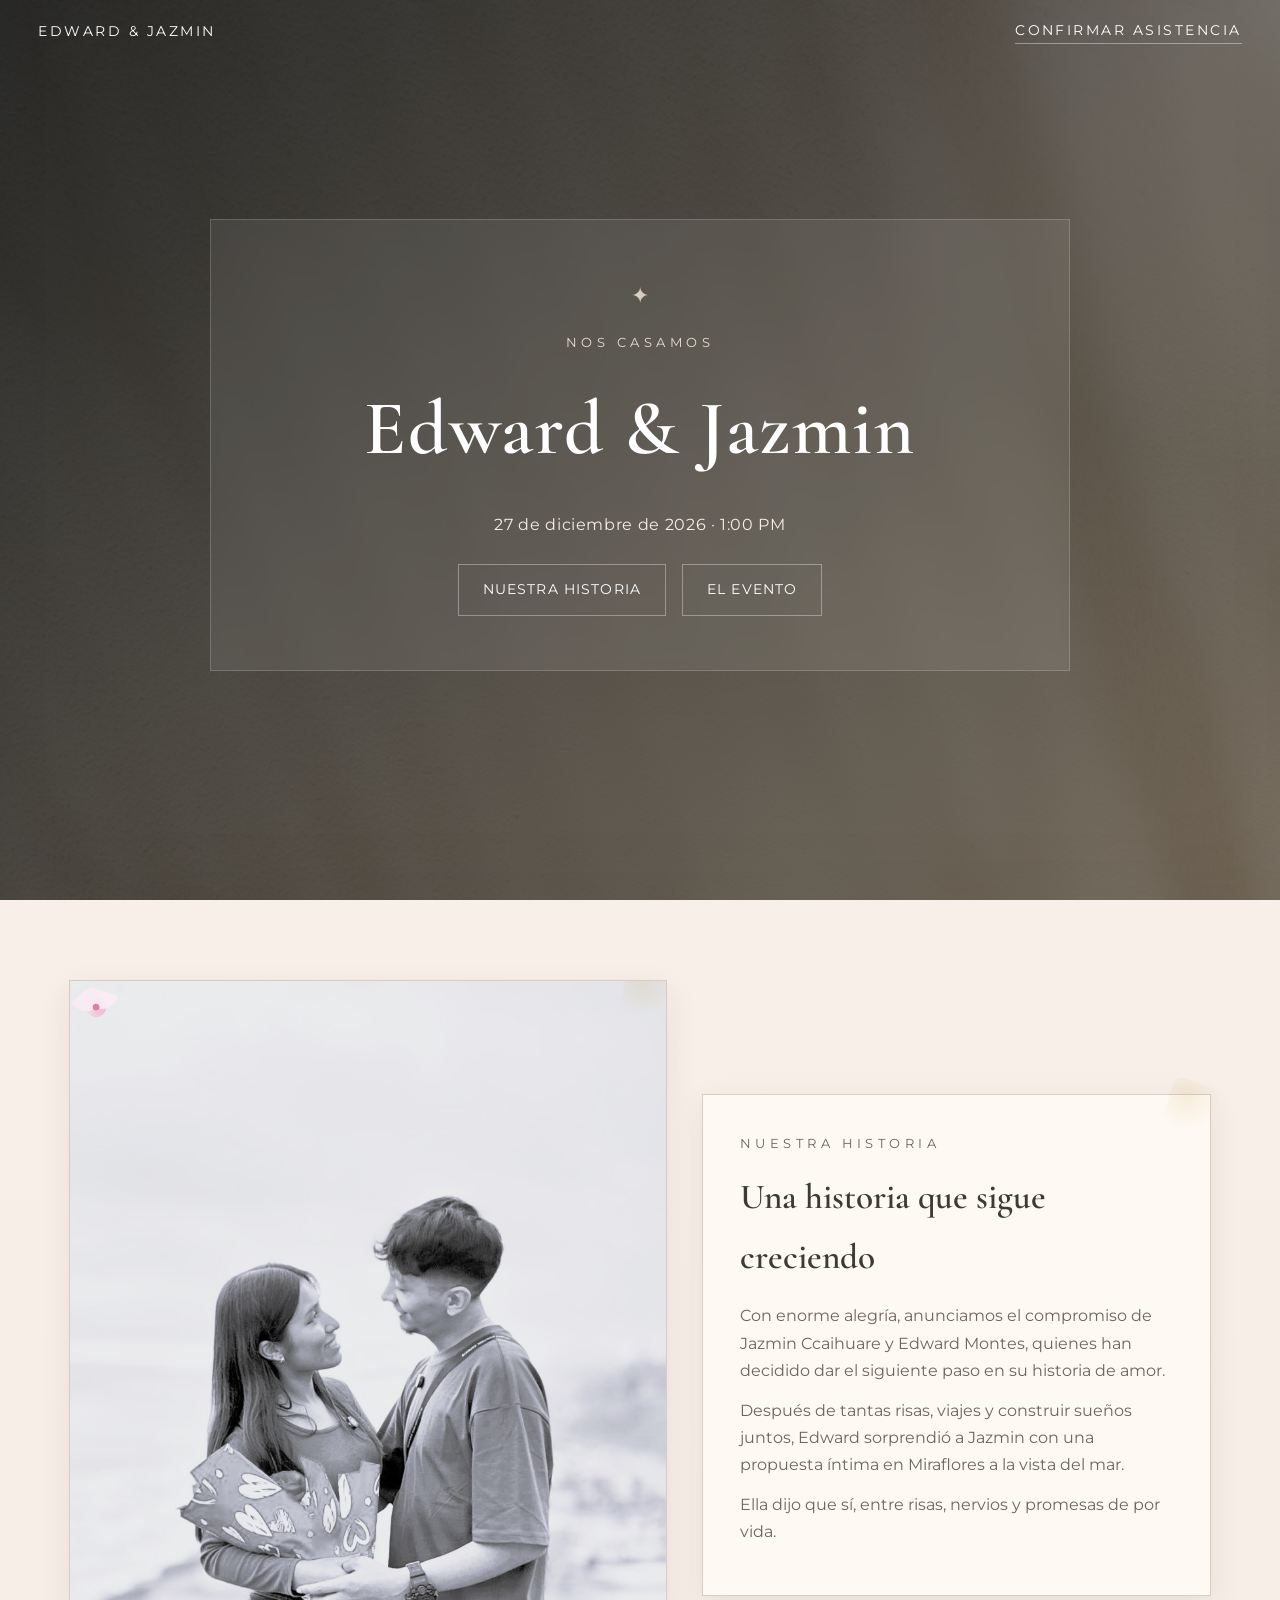
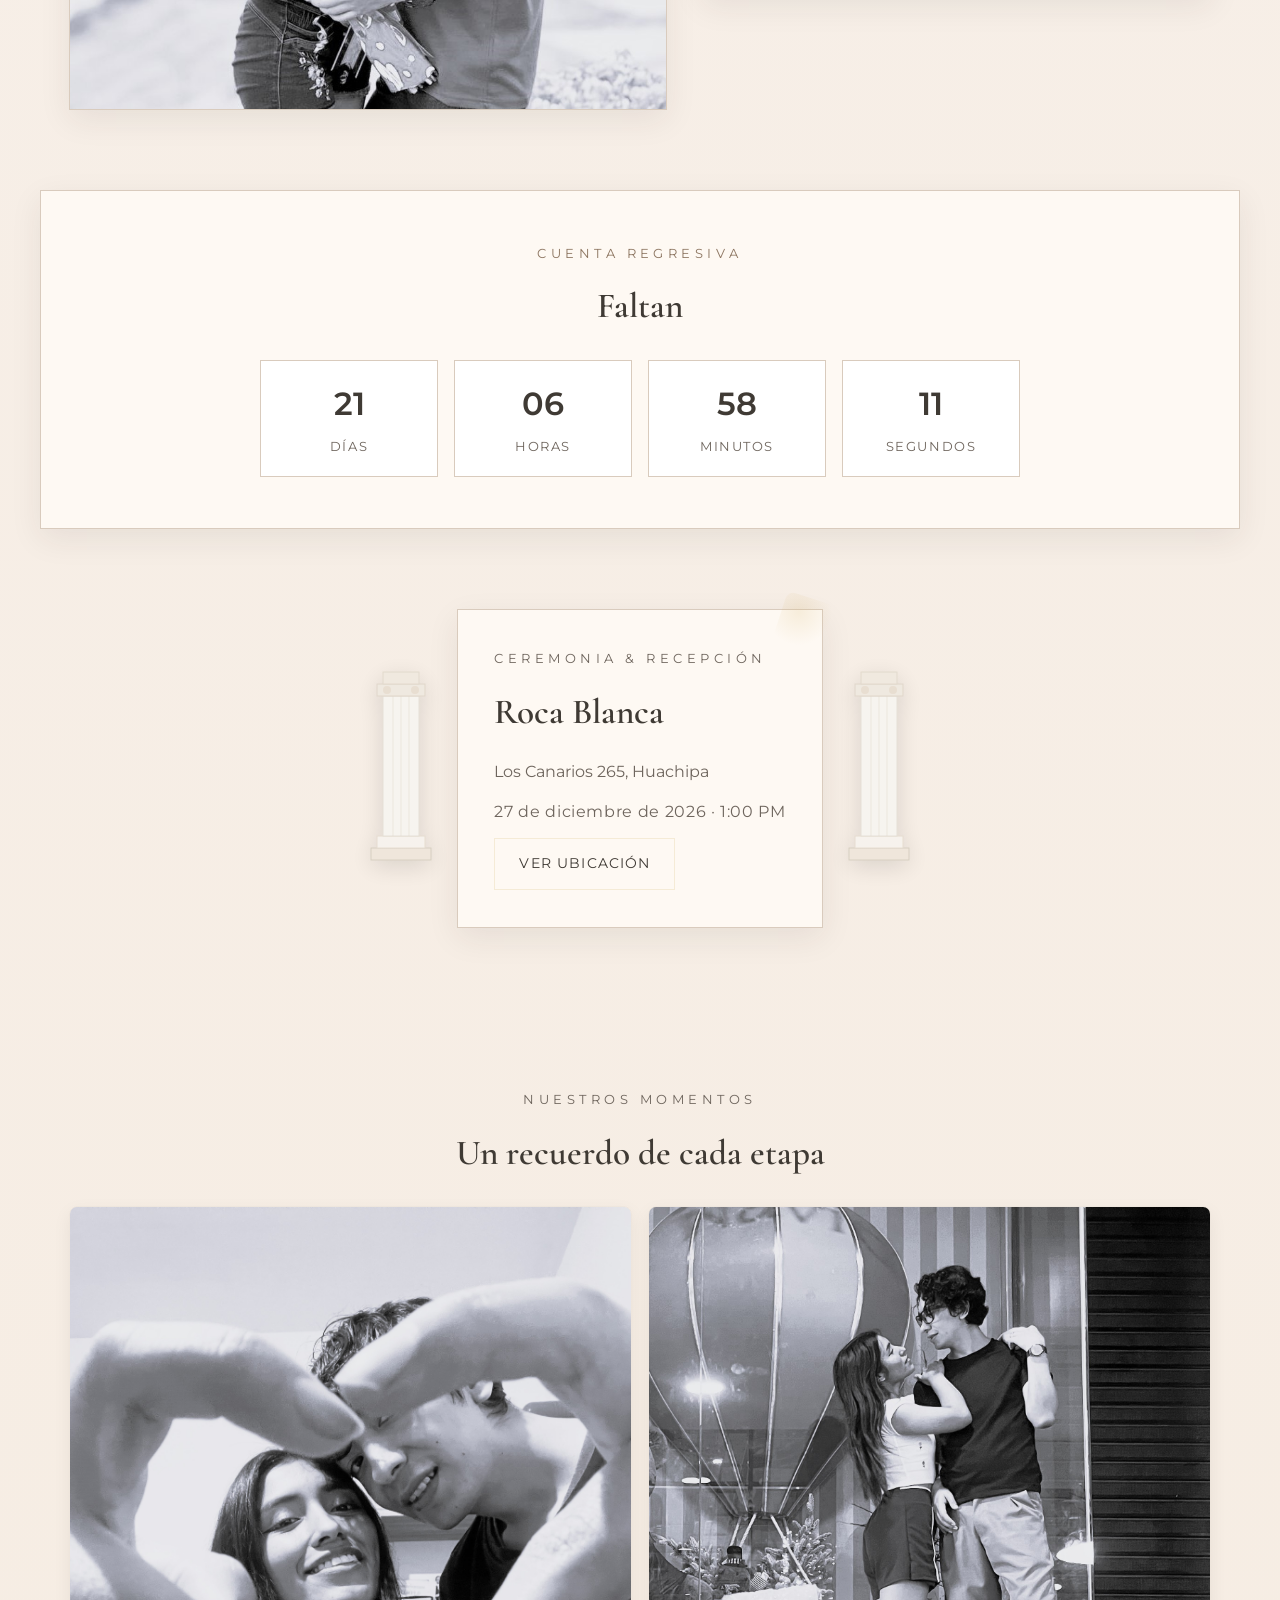
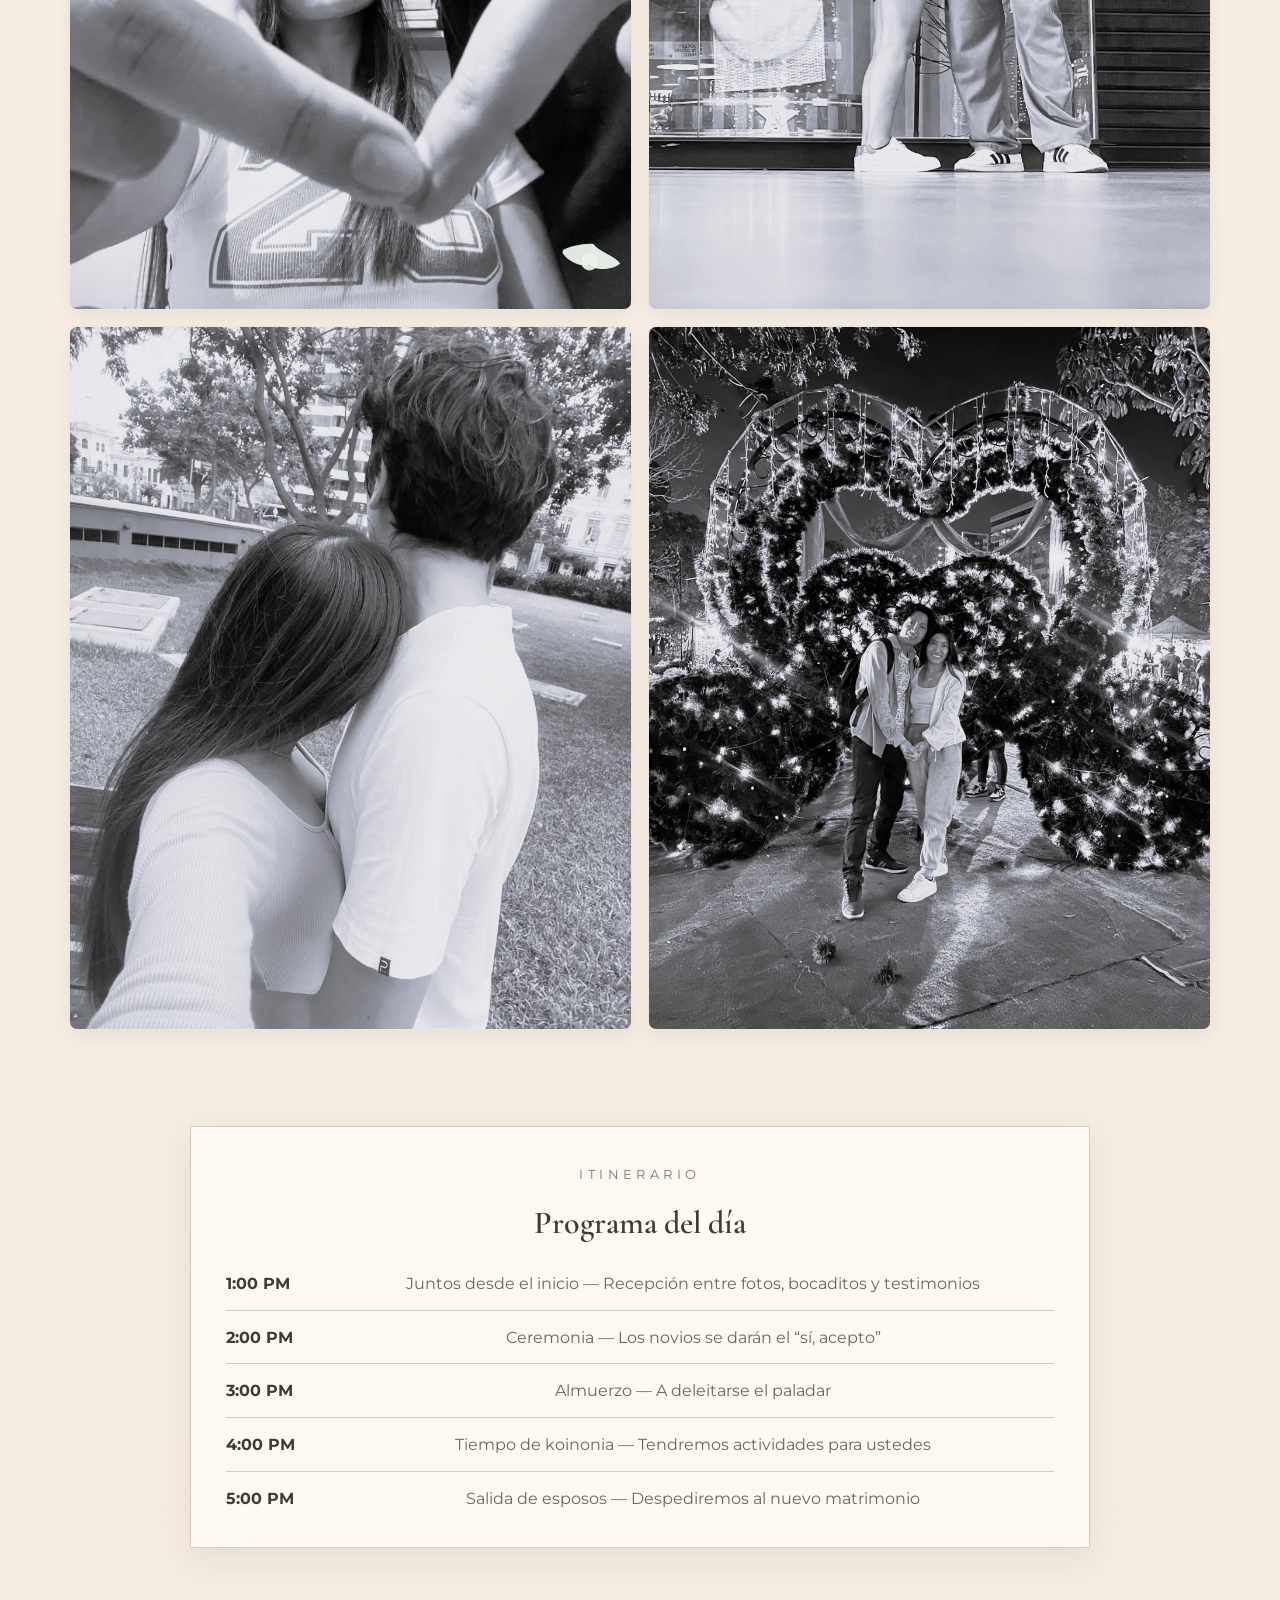
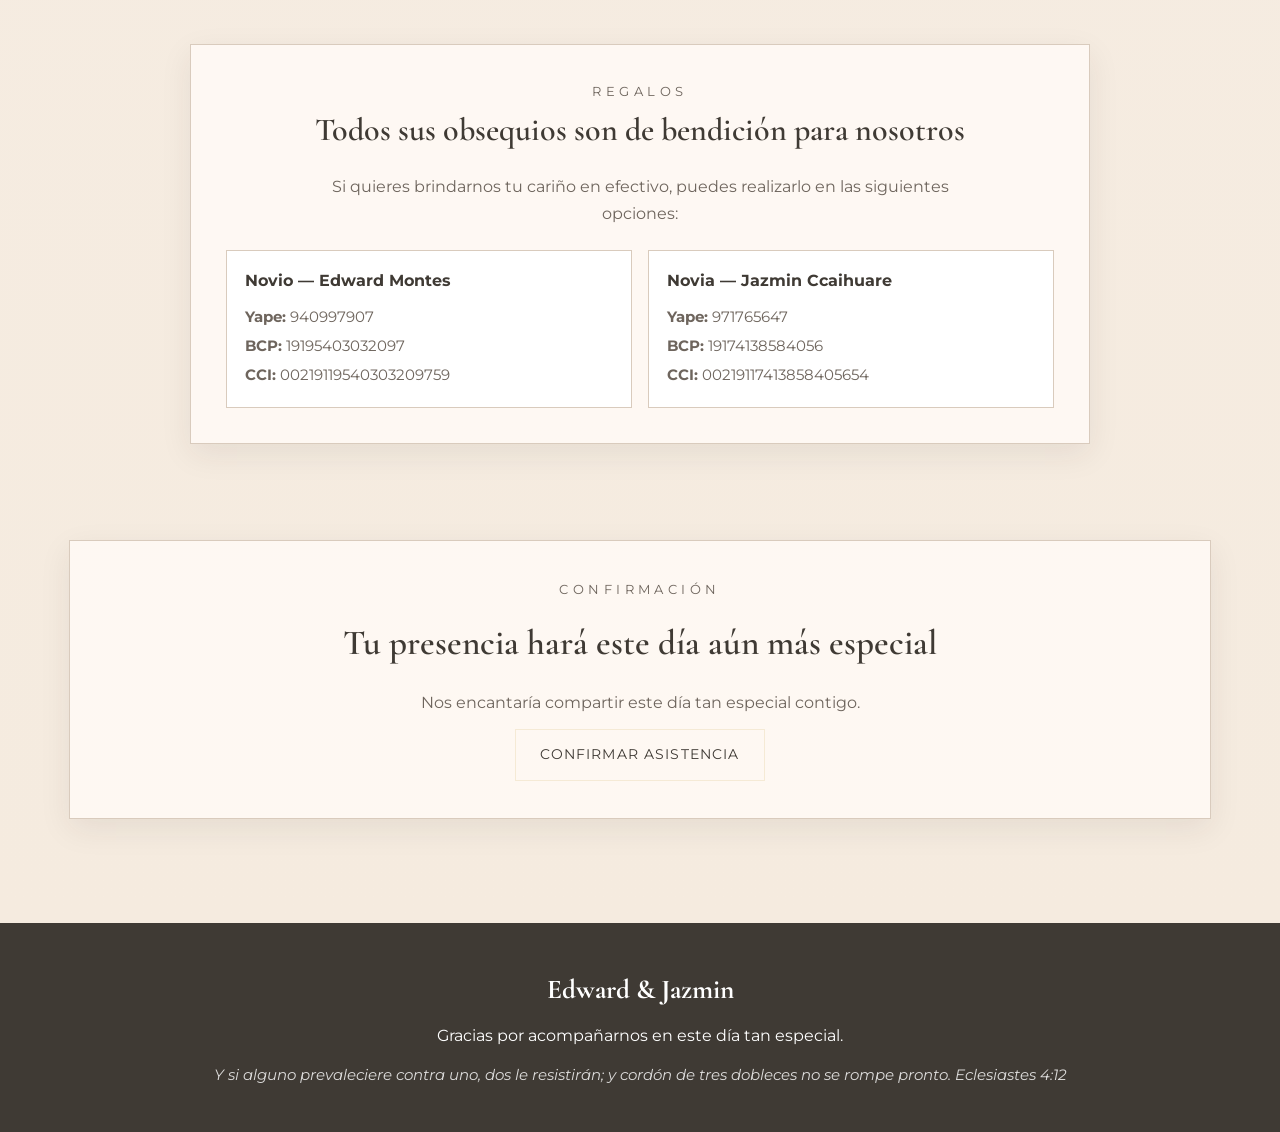
==== commit 4c5e3f5b: "Add floral decorations and Greek columns flanking ceremony/recepcion; include inline SVGs and CSS" ====
--- a/index.html
+++ b/index.html
@@ -73,8 +73,30 @@
     /* Buttons with subtle gold outline option */
     .btn.btn-dark{border:1px solid rgba(214,181,108,0.22)}
 
+    /* Floral stickers inside content */
+    .flower-sticker{width:84px;height:84px;position:absolute;opacity:0.95;pointer-events:none}
+    .flower-top-left{top:-10px;left:-10px;transform:rotate(-8deg)}
+    .flower-bottom-right{bottom:-10px;right:-10px;transform:rotate(12deg)}
+
+    /* Greek columns flanking the ceremony section */
+    #evento{position:relative;overflow:visible}
+    .columns-wrap{position:relative;display:flex;align-items:center;justify-content:center}
+    .greek-column{
+      width:72px; max-width:72px; height:240px; flex:0 0 72px; display:block;
+      opacity:0.95; filter:drop-shadow(0 6px 12px rgba(0,0,0,0.12));
+    }
+    .column-left{margin-right:20px}
+    .column-right{margin-left:20px}
+
+    /* Make sure columns collapse on small screens */
+    @media (max-width:840px){
+      .columns-wrap{flex-direction:column}
+      .greek-column{width:56px;height:192px;margin:12px 0}
+    }
+
     @media (max-width:800px){
       .page-motif{opacity:0.08}
+      .flower-sticker{display:none}
     }
   </style>
 </head>
@@ -150,6 +172,17 @@
     <section id="historia" class="section split-section">
       <div class="media-card">
         <img src="images/reference/PORTADA.jpeg" alt="Foto de portada">
+        <!-- small flower sticker on media card -->
+        <svg class="flower-sticker flower-top-left" viewBox="0 0 100 100" xmlns="http://www.w3.org/2000/svg" aria-hidden="true">
+          <defs>
+            <linearGradient id="f1" x1="0" x2="1"><stop offset="0%" stop-color="#f8d7e0"/><stop offset="100%" stop-color="#f2b6c9"/></linearGradient>
+          </defs>
+          <g transform="translate(8,6)">
+            <circle cx="36" cy="36" r="12" fill="url(#f1)" />
+            <path d="M36 12 C44 20,56 20,64 28 C56 38,44 44,36 36 C28 44,16 38,8 28 C16 20,28 12,36 12 Z" fill="#fbeef4" opacity="0.9"/>
+            <circle cx="36" cy="36" r="4" fill="#e07a9a" />
+          </g>
+        </svg>
       </div>
       <div class="text-card">
         <p class="section-kicker">Nuestra historia</p>
@@ -191,12 +224,52 @@
     </section>
 
     <section id="evento" class="section split-section reverse">
-      <div class="text-card">
-        <p class="section-kicker">Ceremonia &amp; recepción</p>
-        <h2>Roca Blanca</h2>
-        <p>Los Canarios 265, Huachipa</p>
-        <p class="event-time">27 de diciembre de 2026 · 1:00 PM</p>
-        <a class="btn btn-dark" target="_blank" href="https://www.google.com/maps/search/ROCA+BLANCA/@-12.0173293,-76.9445462,9z?entry=s&sa=X&ved=1t%3A199789">Ver ubicación</a>
+      <!-- Greek columns on sides + central content -->
+      <div class="columns-wrap">
+        <!-- left column (SVG) -->
+        <svg class="greek-column column-left" viewBox="0 0 72 240" xmlns="http://www.w3.org/2000/svg" aria-hidden="true">
+          <!-- base -->
+          <rect x="6" y="200" width="60" height="12" fill="#efe6db" stroke="#d6cdbf" stroke-width="1"/>
+          <rect x="12" y="188" width="48" height="12" fill="#f7f3ee" stroke="#e6dccf" stroke-width="1"/>
+          <!-- shaft with flutes -->
+          <rect x="18" y="48" width="36" height="140" fill="#f7f5f0" stroke="#e5dfd6" stroke-width="1"/>
+          <g stroke="#e1d9cf" stroke-width="1" opacity="0.55">
+            <path d="M28 48 v140" />
+            <path d="M36 48 v140" />
+            <path d="M44 48 v140" />
+          </g>
+          <!-- capital simple ionic/volute hint -->
+          <rect x="12" y="36" width="48" height="12" fill="#efe9e0" stroke="#e0d6c9"/>
+          <circle cx="22" cy="42" r="4" fill="#e6d9c9" opacity="0.7"/>
+          <circle cx="50" cy="42" r="4" fill="#e6d9c9" opacity="0.7"/>
+          <rect x="18" y="24" width="36" height="12" fill="#f0e9df" stroke="#e2d9cc"/>
+        </svg>
+
+        <div class="text-card" style="max-width:560px;">
+          <p class="section-kicker">Ceremonia &amp; recepción</p>
+          <h2>Roca Blanca</h2>
+          <p>Los Canarios 265, Huachipa</p>
+          <p class="event-time">27 de diciembre de 2026 · 1:00 PM</p>
+          <a class="btn btn-dark" target="_blank" href="https://www.google.com/maps/search/ROCA+BLANCA/@-12.0173293,-76.9445462,9z?entry=s&sa=X&ved=1t%3A199789">Ver ubicación</a>
+        </div>
+
+        <!-- right column (SVG mirrored) -->
+        <svg class="greek-column column-right" viewBox="0 0 72 240" xmlns="http://www.w3.org/2000/svg" aria-hidden="true">
+          <g transform="scale(-1,1) translate(-72,0)">
+            <rect x="6" y="200" width="60" height="12" fill="#efe6db" stroke="#d6cdbf" stroke-width="1"/>
+            <rect x="12" y="188" width="48" height="12" fill="#f7f3ee" stroke="#e6dccf" stroke-width="1"/>
+            <rect x="18" y="48" width="36" height="140" fill="#f7f5f0" stroke="#e5dfd6" stroke-width="1"/>
+            <g stroke="#e1d9cf" stroke-width="1" opacity="0.55">
+              <path d="M28 48 v140" />
+              <path d="M36 48 v140" />
+              <path d="M44 48 v140" />
+            </g>
+            <rect x="12" y="36" width="48" height="12" fill="#efe9e0" stroke="#e0d6c9"/>
+            <circle cx="22" cy="42" r="4" fill="#e6d9c9" opacity="0.7"/>
+            <circle cx="50" cy="42" r="4" fill="#e6d9c9" opacity="0.7"/>
+            <rect x="18" y="24" width="36" height="12" fill="#f0e9df" stroke="#e2d9cc"/>
+          </g>
+        </svg>
       </div>
     </section>
 
@@ -204,7 +277,16 @@
       <p class="section-kicker">Nuestros momentos</p>
       <h2>Un recuerdo de cada etapa</h2>
       <div class="gallery-grid">
-        <img src="images/reference/PAREJA 1.jpeg" alt="Pareja 1">
+        <figure style="position:relative;display:inline-block">
+          <img src="images/reference/PAREJA 1.jpeg" alt="Pareja 1">
+          <svg class="flower-sticker flower-bottom-right" viewBox="0 0 100 100" xmlns="http://www.w3.org/2000/svg" aria-hidden="true">
+            <defs><linearGradient id="f2" x1="0" x2="1"><stop offset="0%" stop-color="#eaf7e9"/><stop offset="100%" stop-color="#cfe9d5"/></linearGradient></defs>
+            <g transform="translate(6,6)">
+              <circle cx="28" cy="28" r="10" fill="url(#f2)" />
+              <path d="M28 6 C36 14,56 14,64 22 C56 32,36 38,28 30 C20 38,0 32,-8 22 C0 14,20 6,28 6 Z" fill="#f7fff8" opacity="0.95"/>
+            </g>
+          </svg>
+        </figure>
         <img src="images/reference/PAREJA 2.jpeg" alt="Pareja 2">
         <img src="images/reference/PAREJA 3.jpeg" alt="Pareja 3">
         <img src="images/reference/PAREJA 4.jpeg" alt="Pareja 4">
